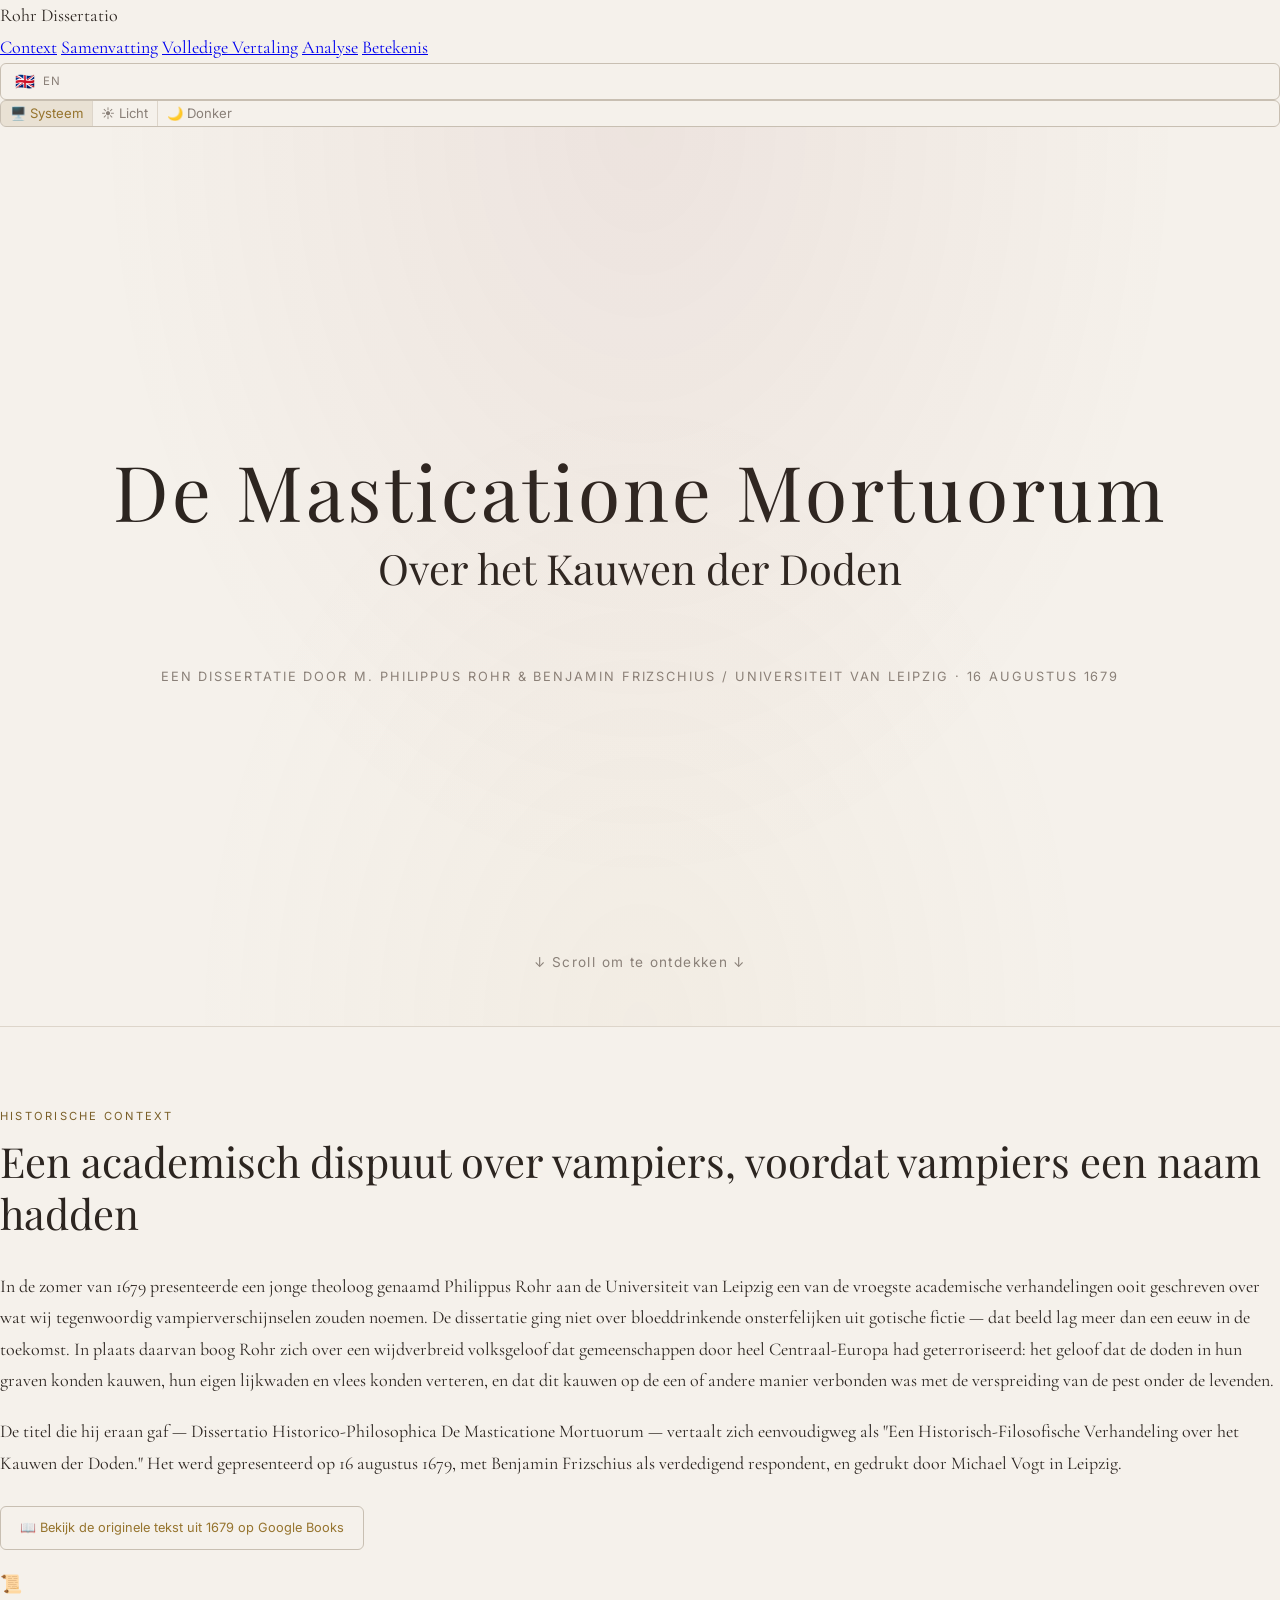
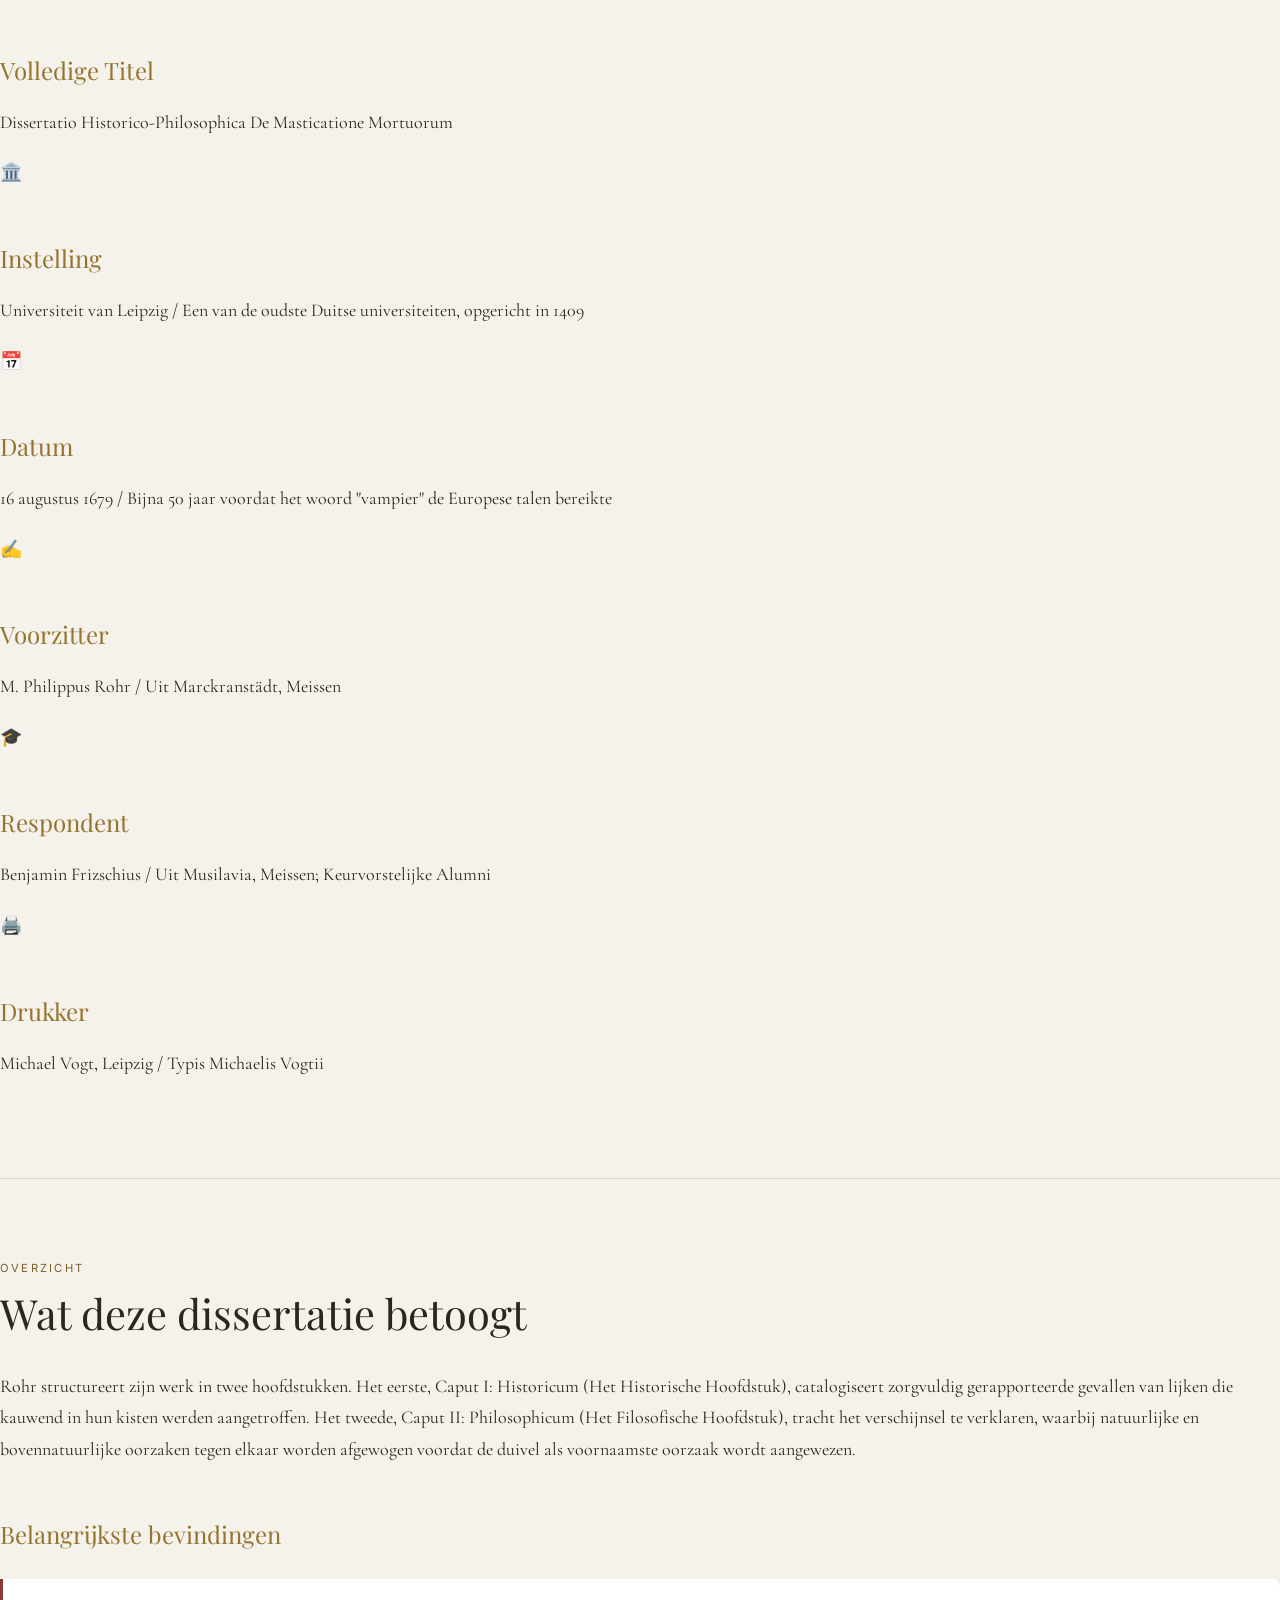
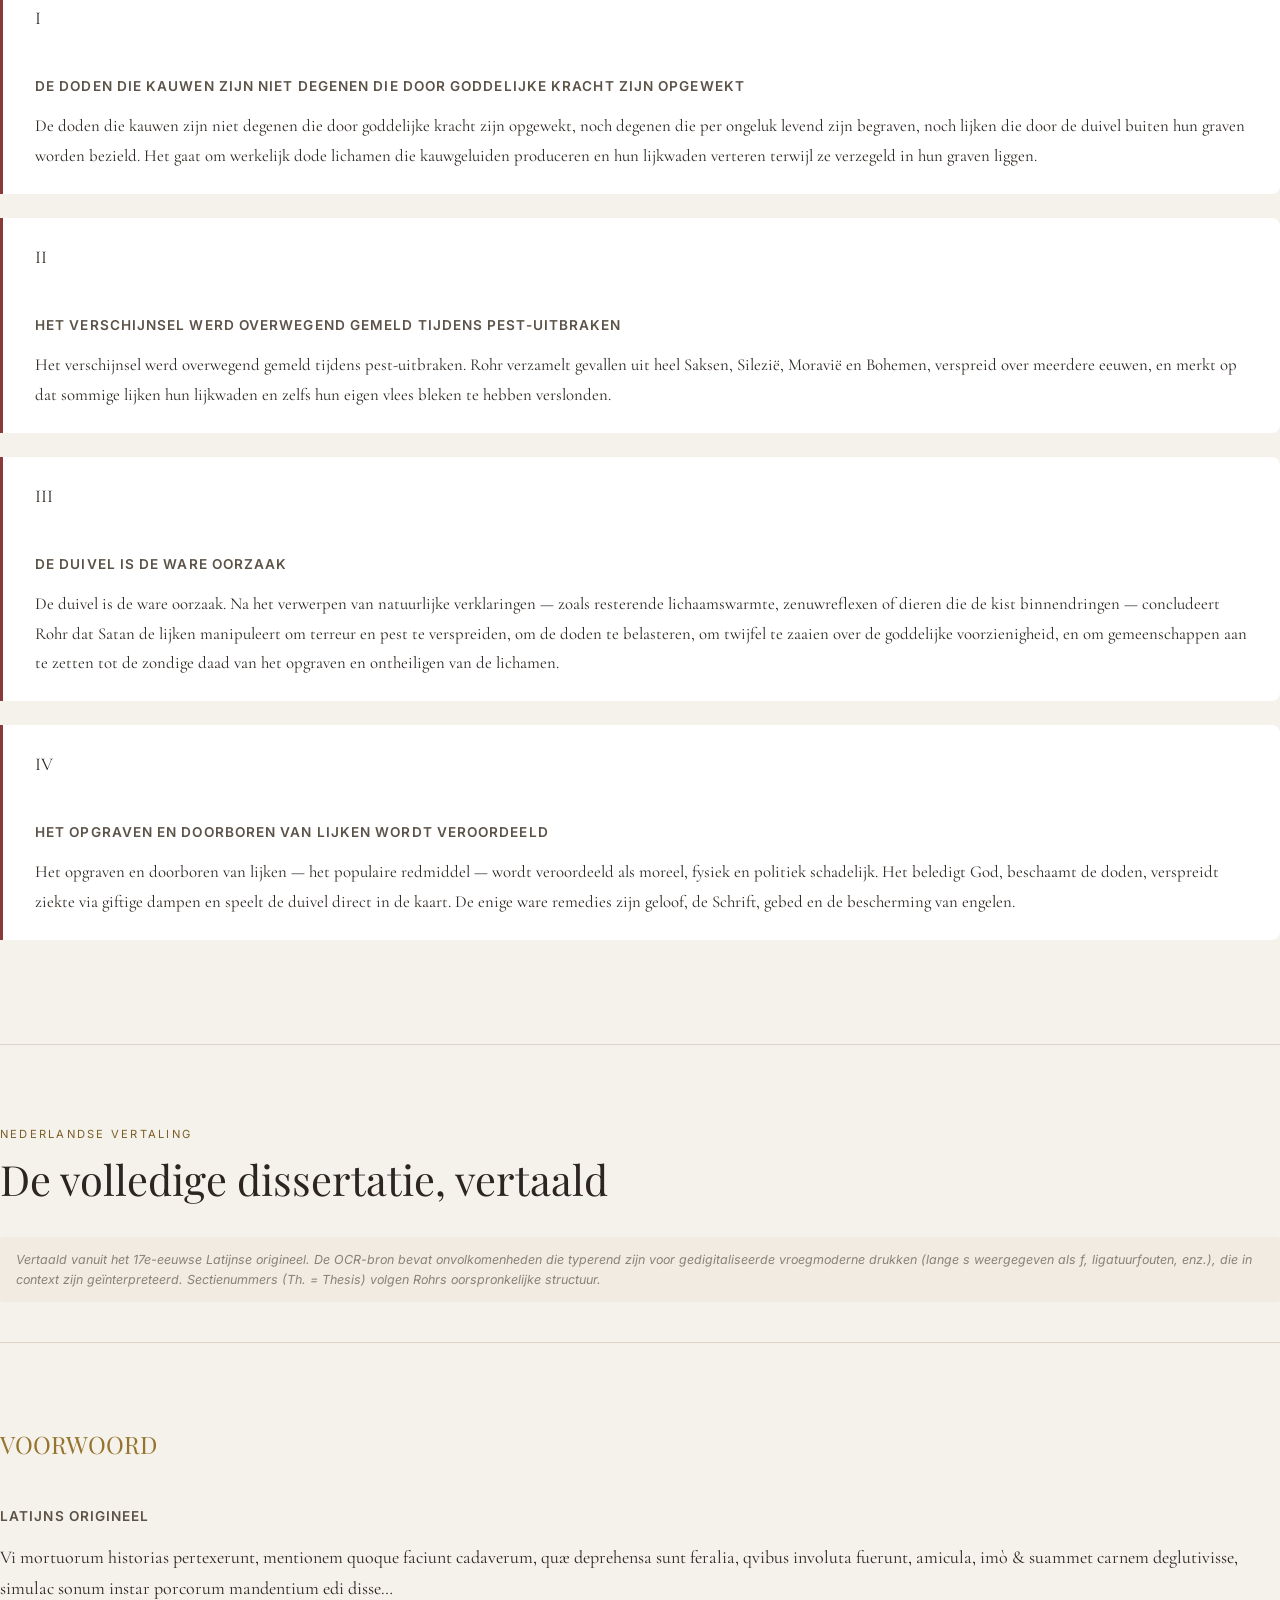
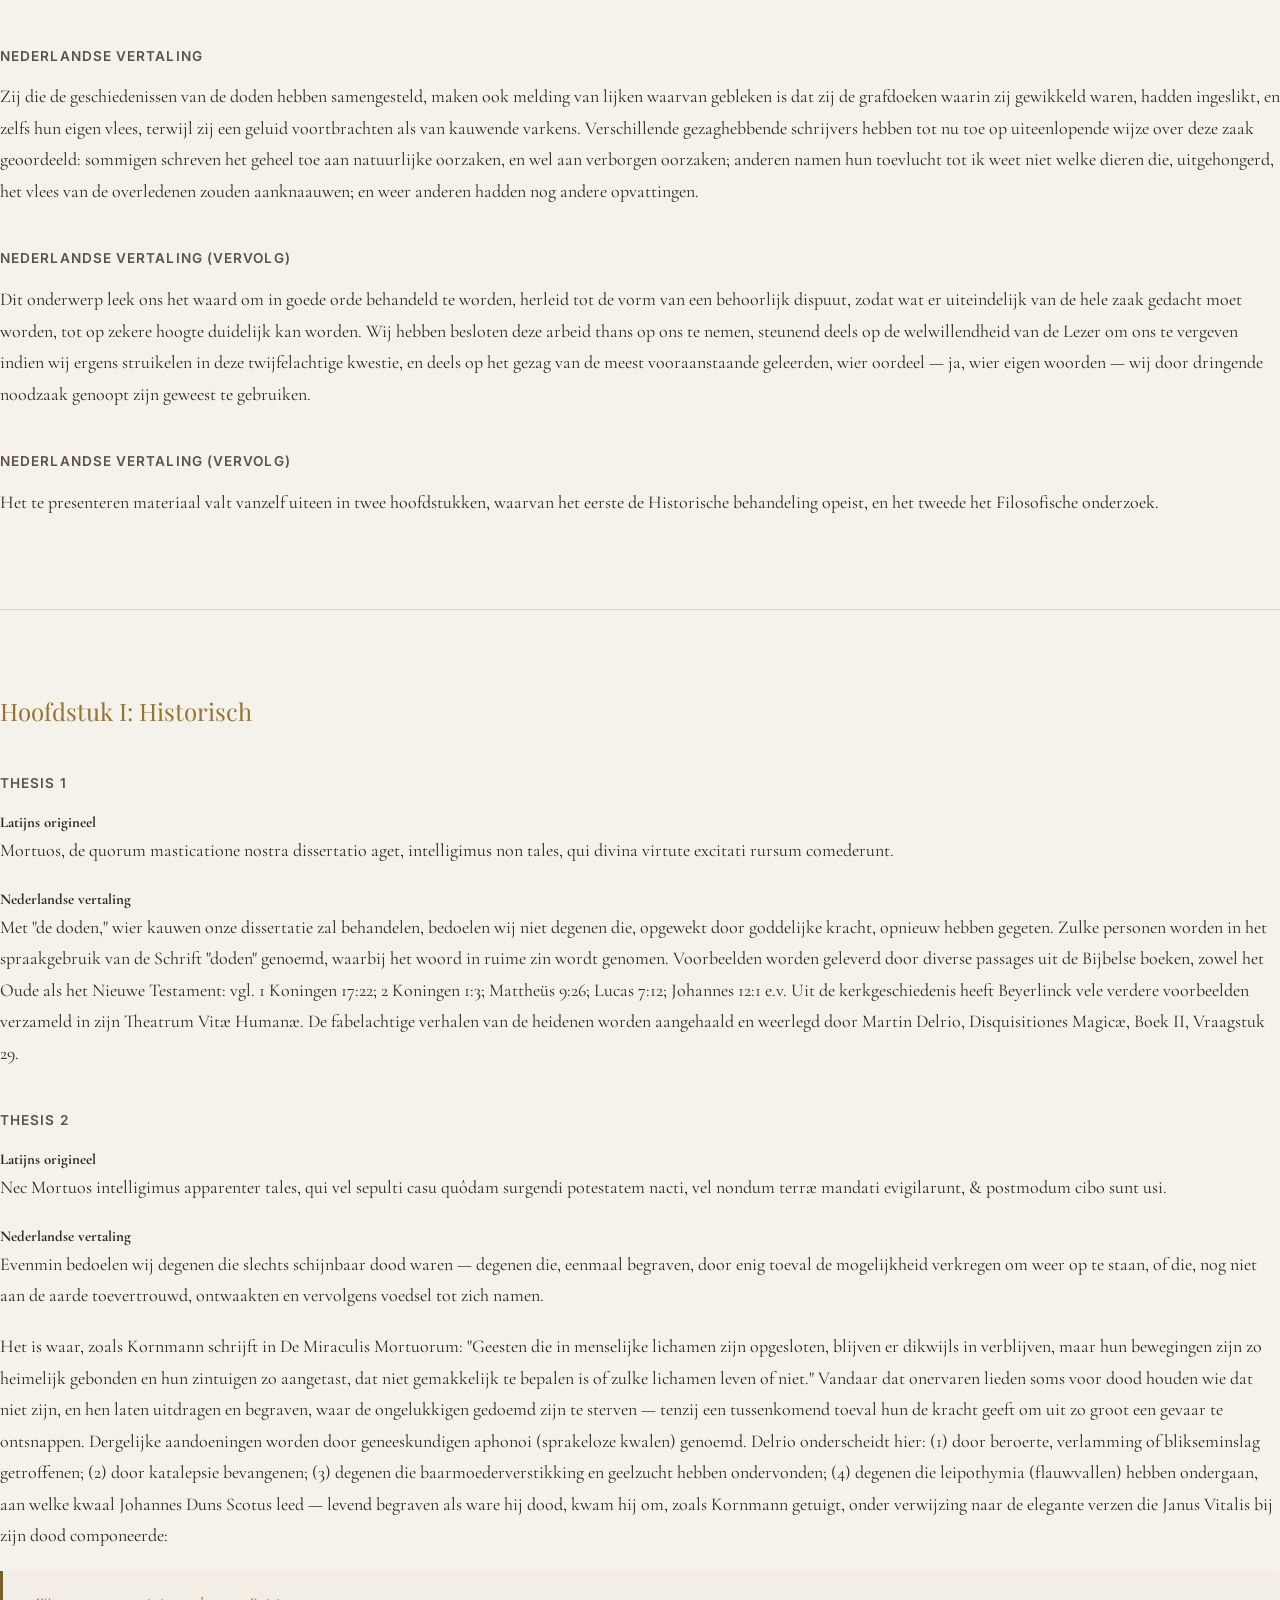
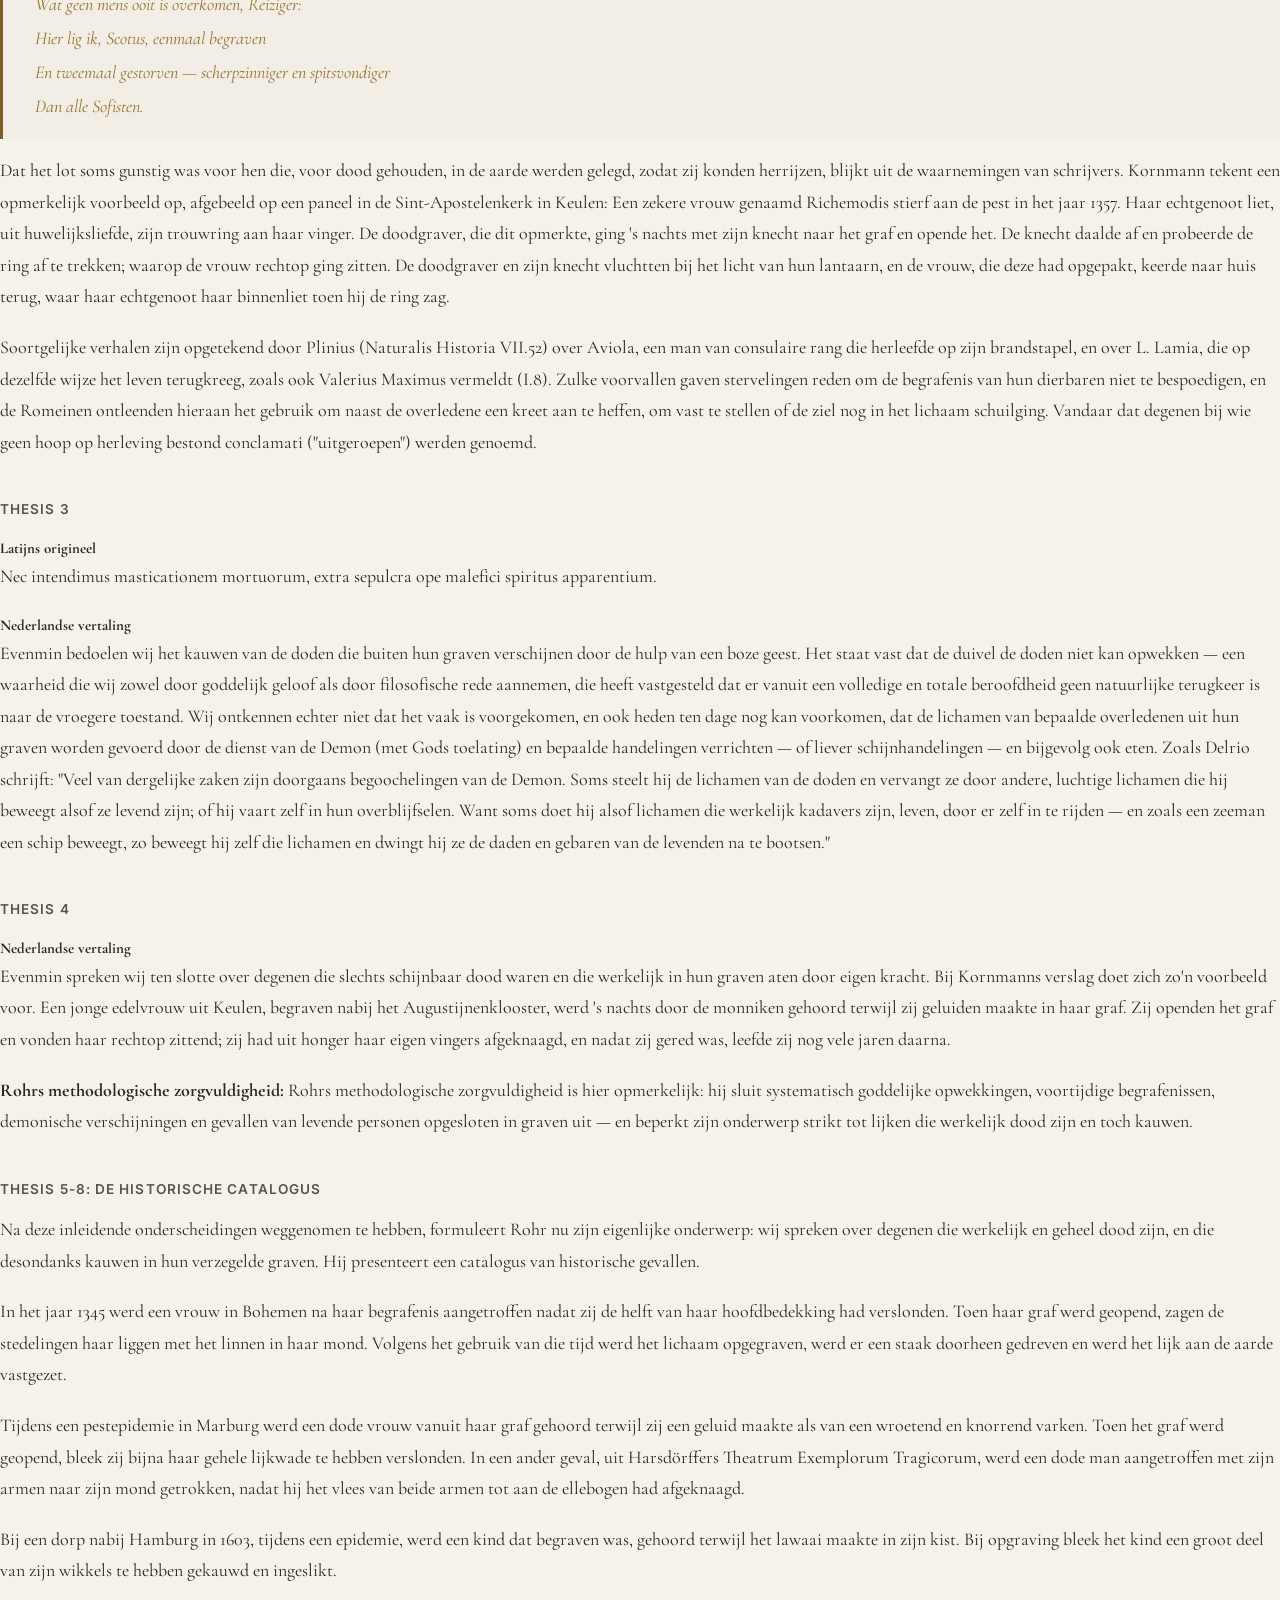
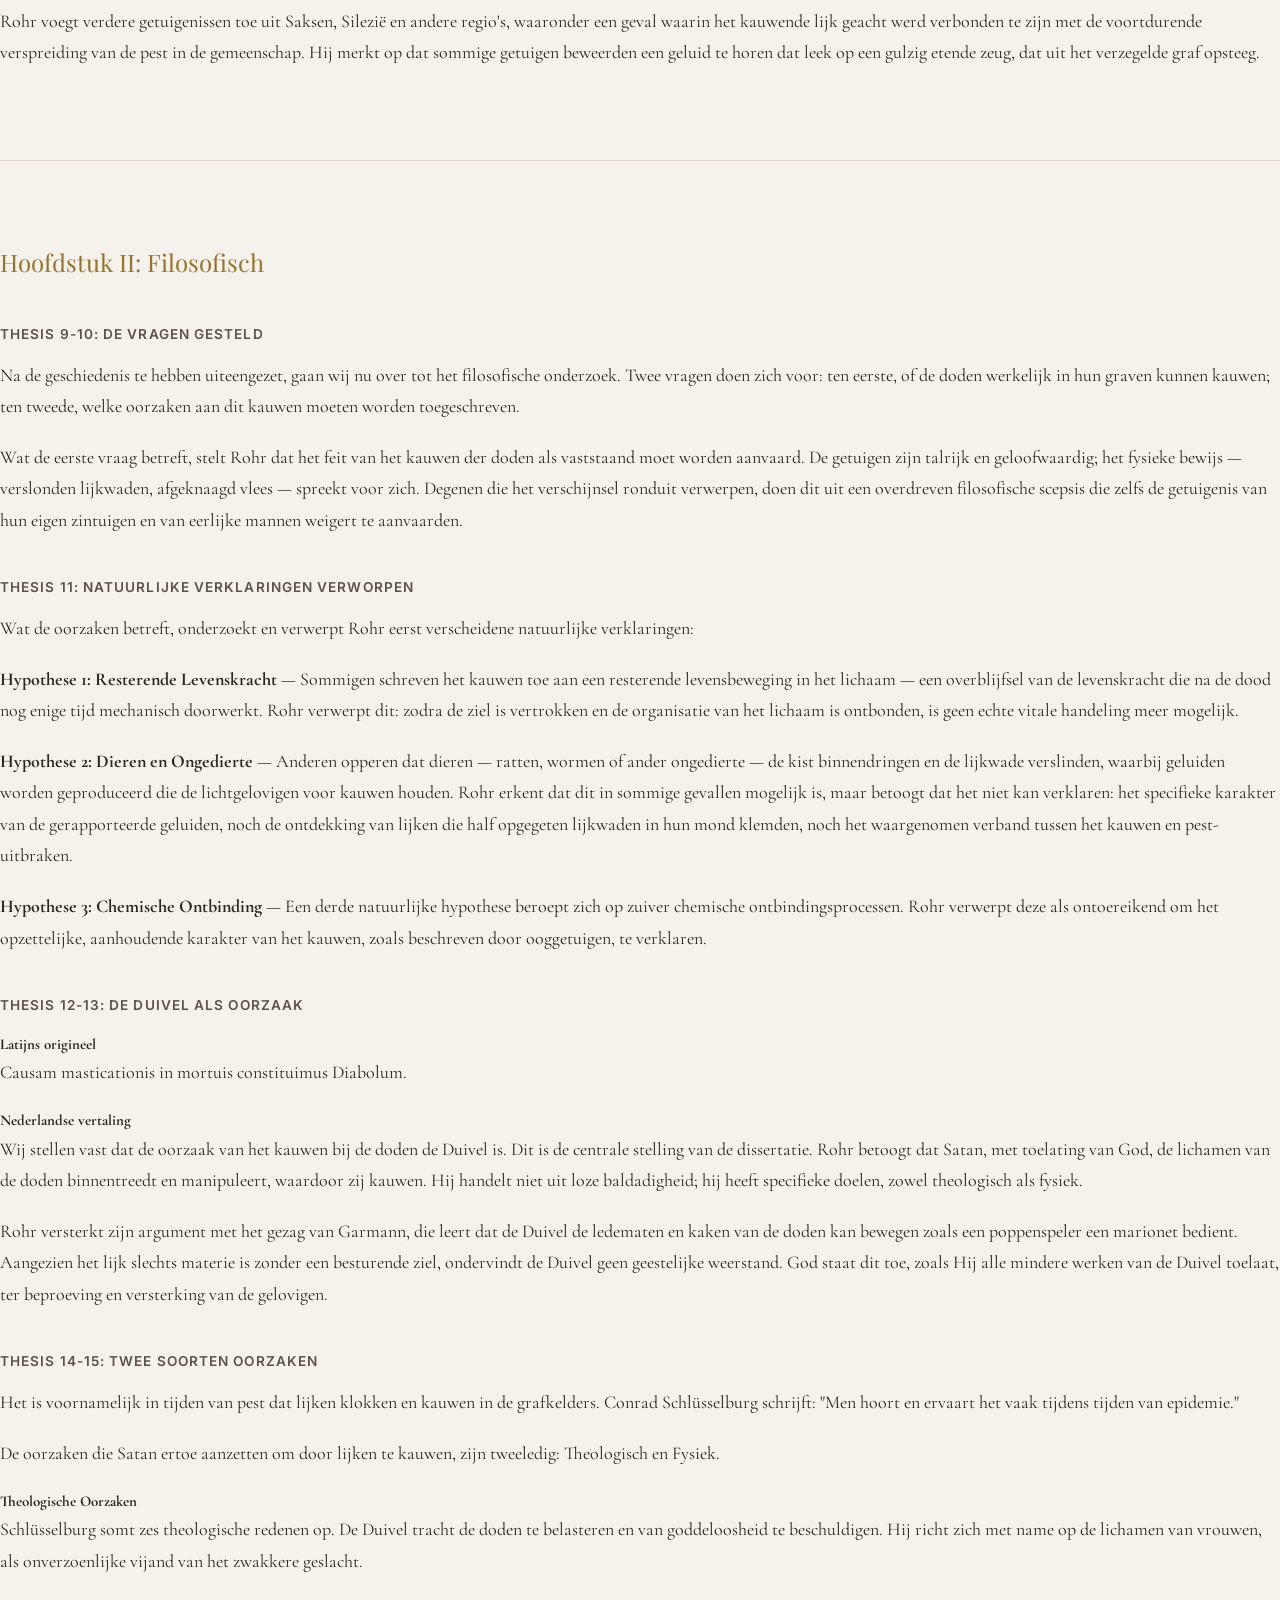
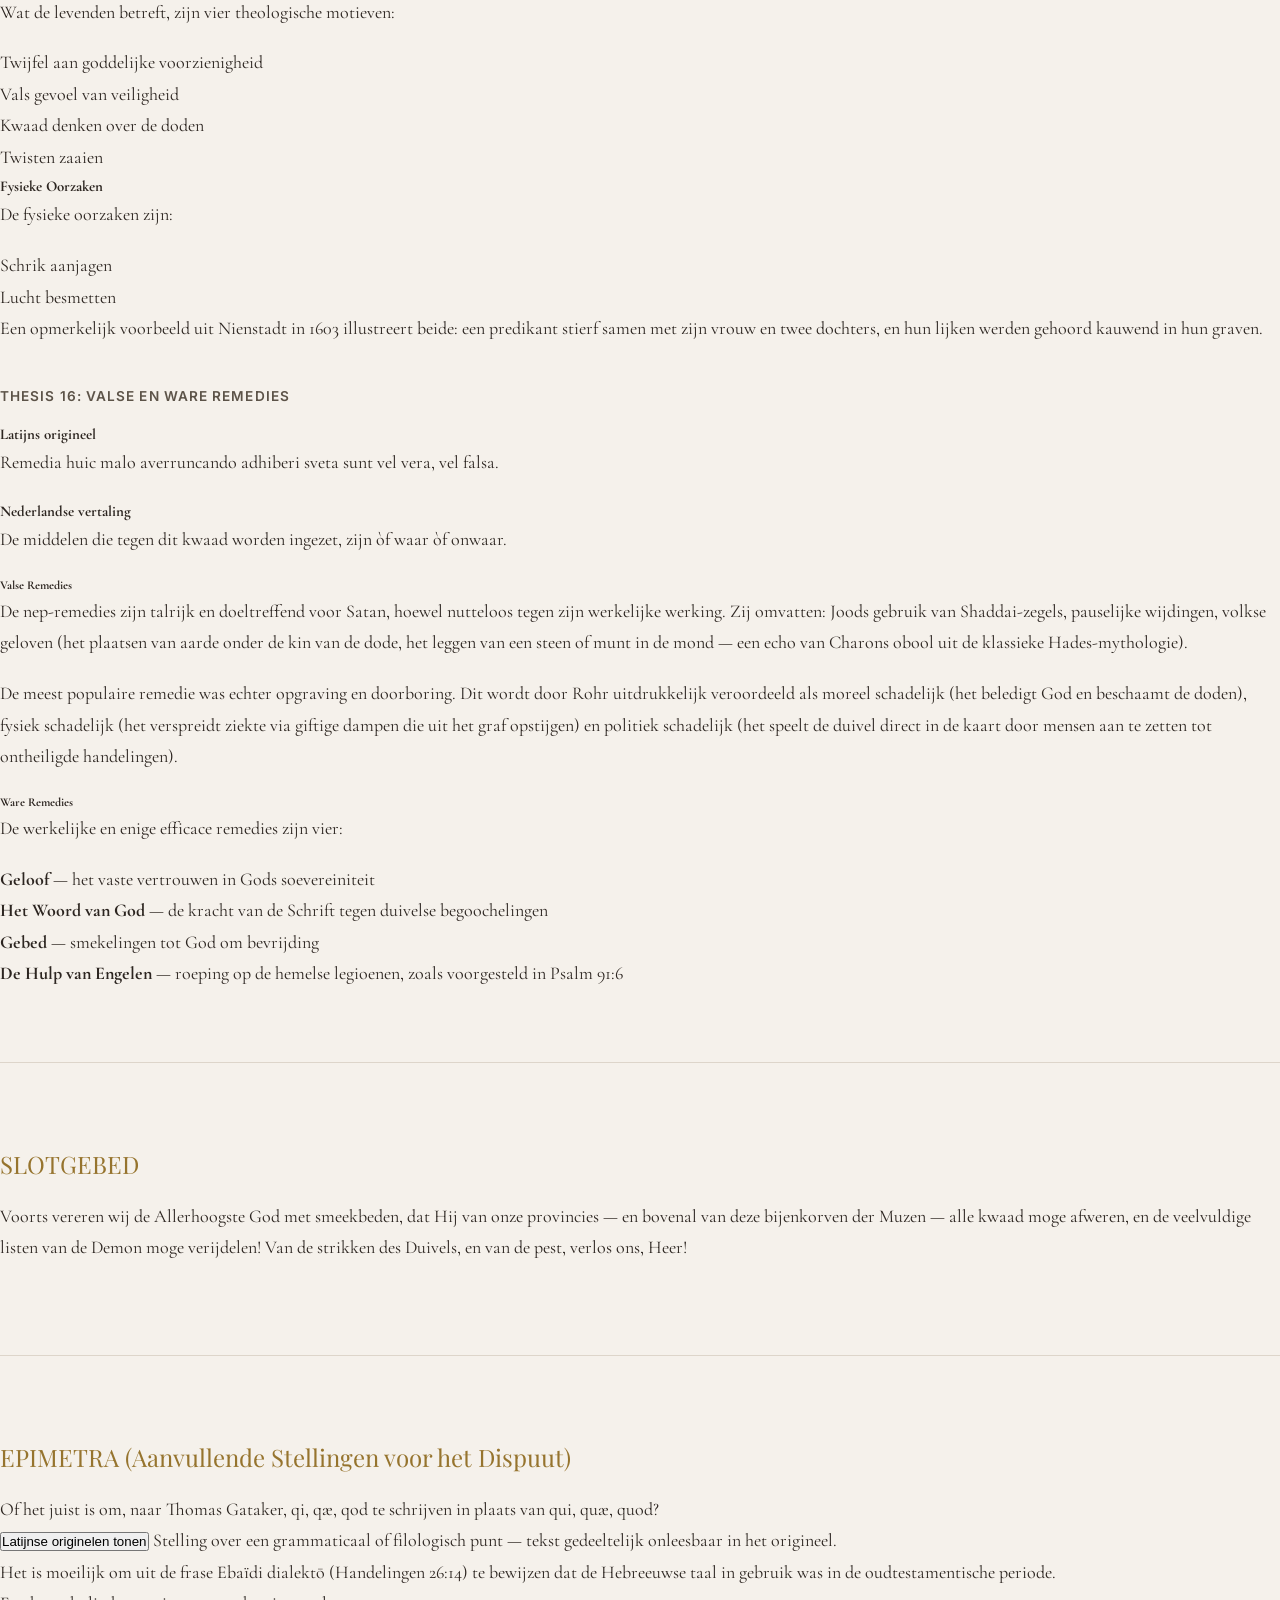
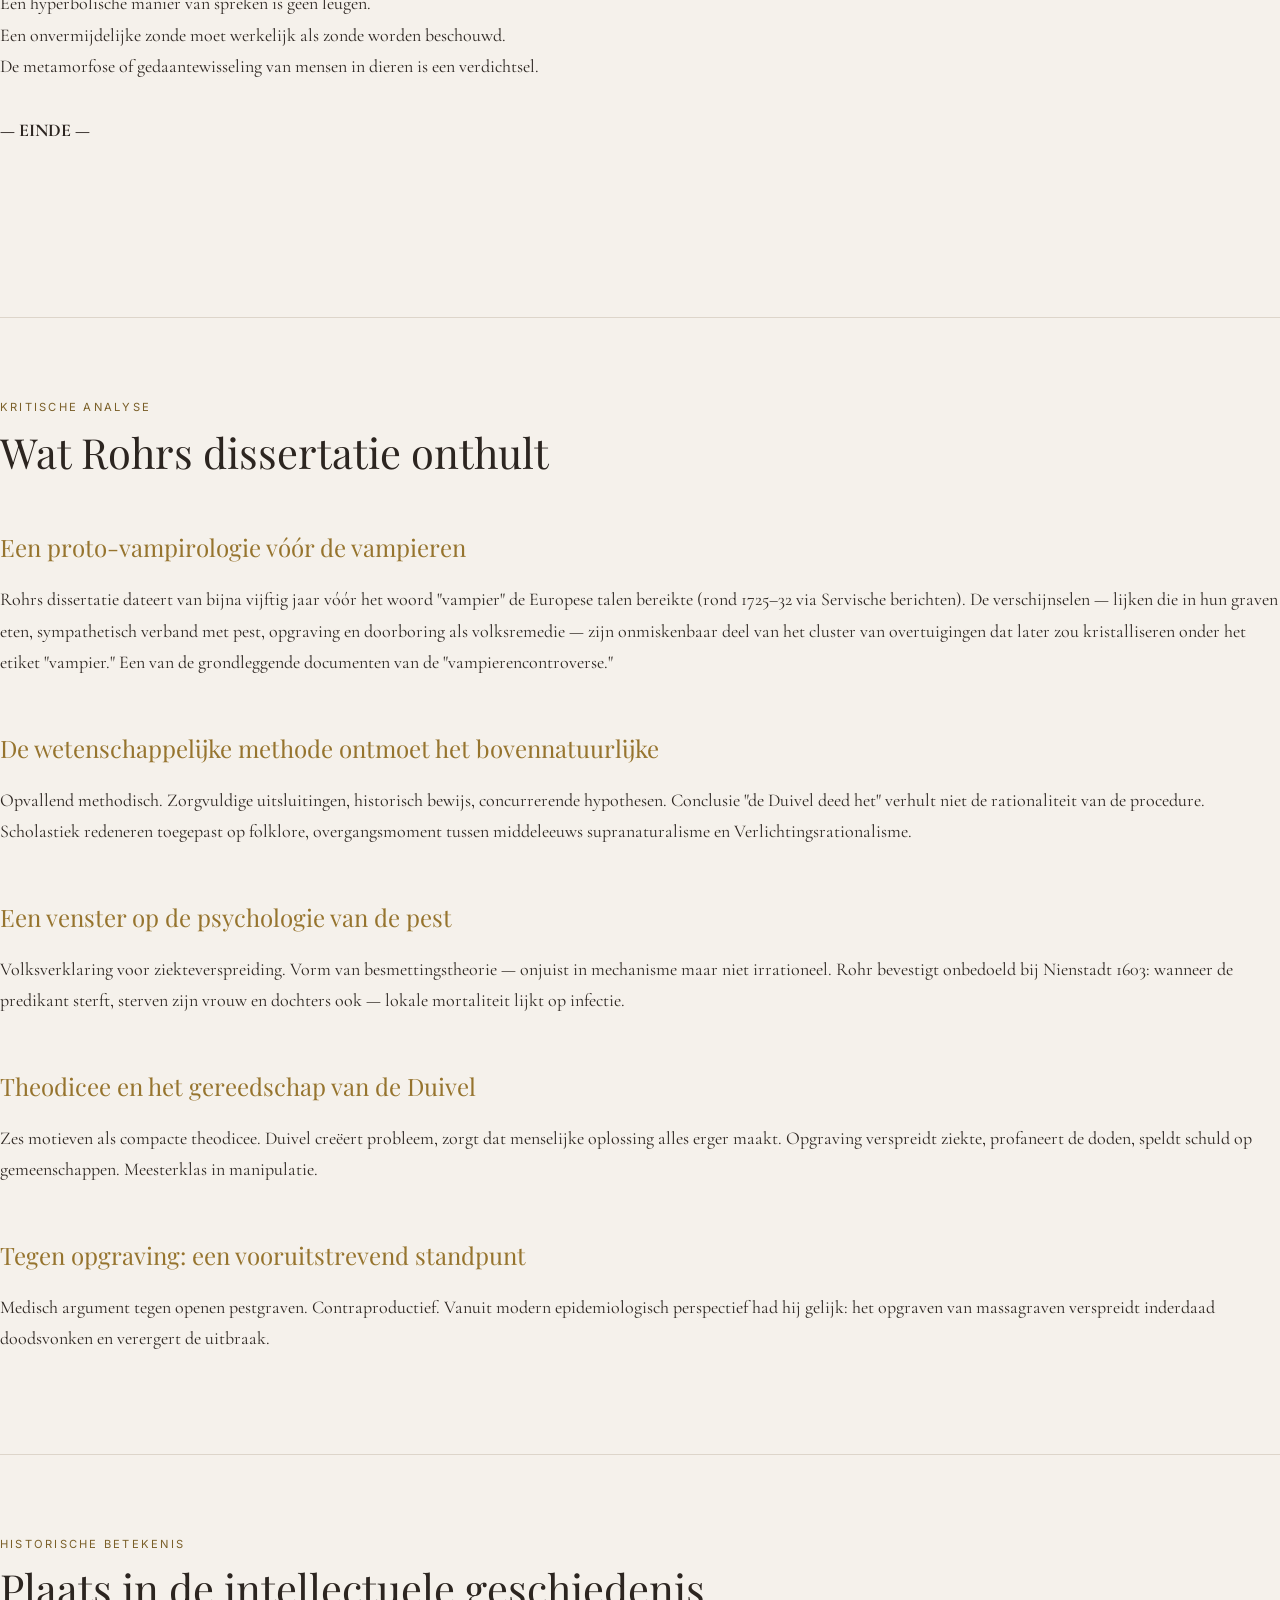
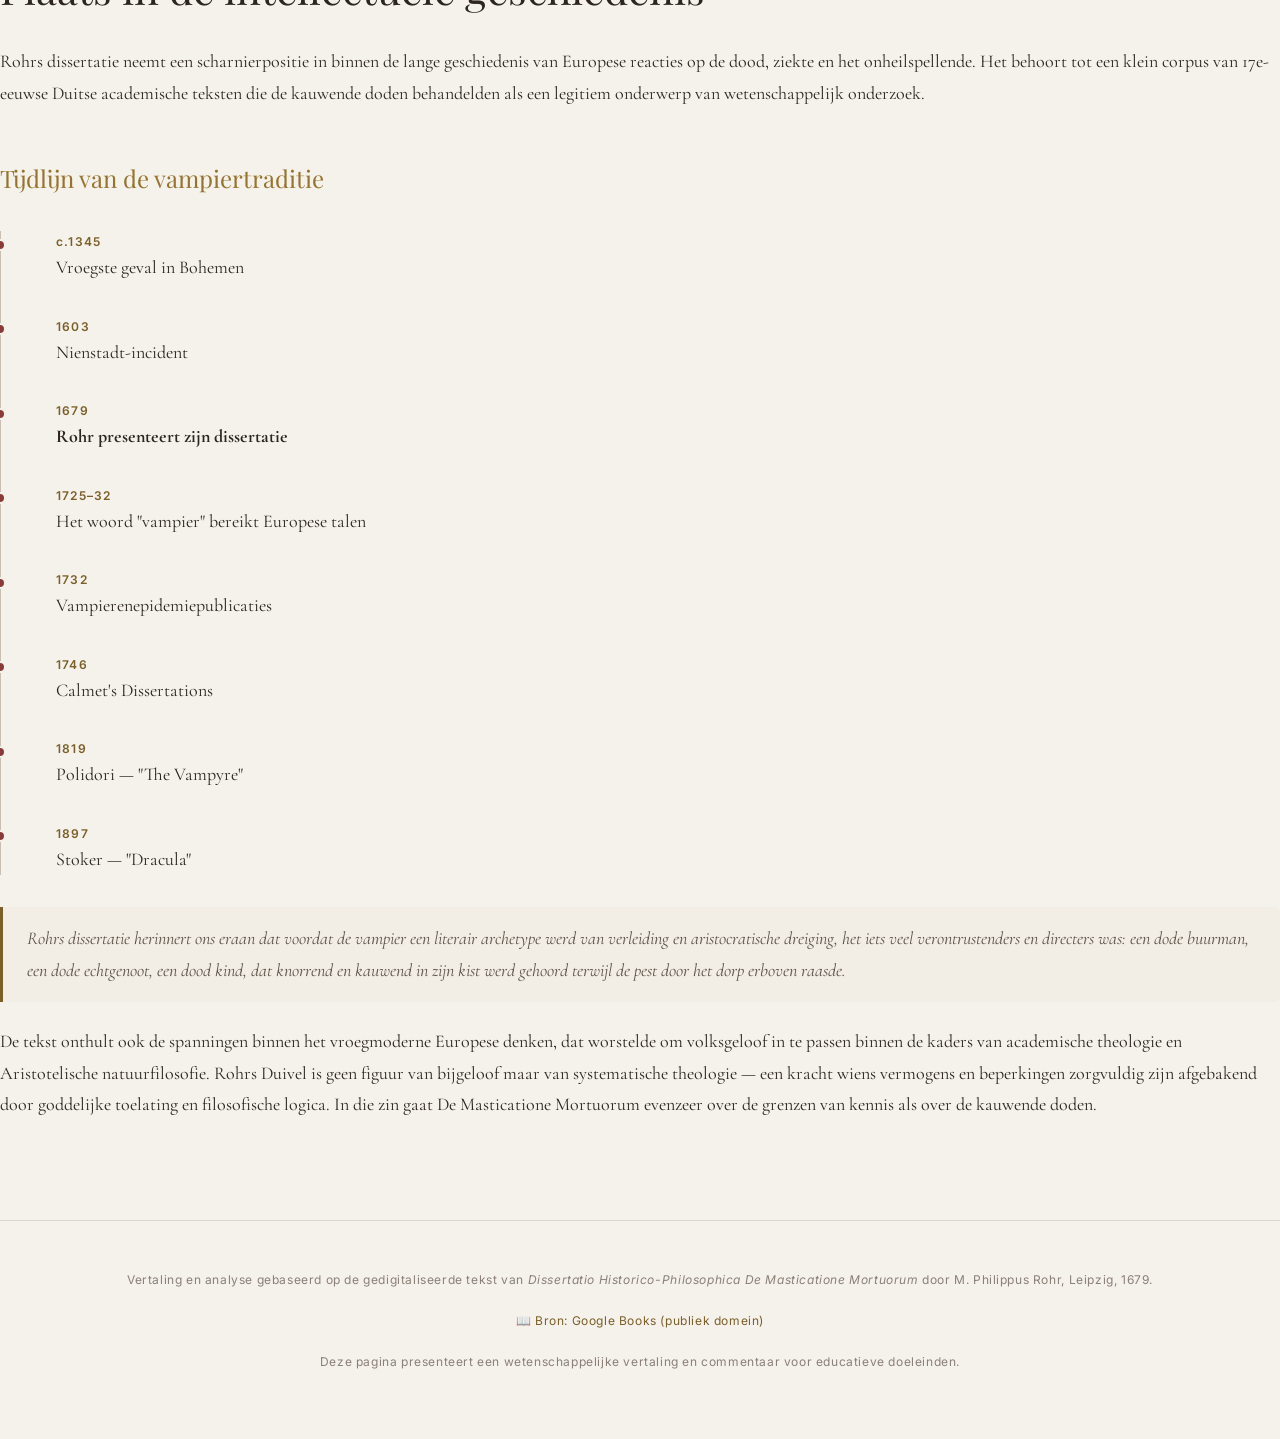
==== nl/index.html @ baab89a8 "Split into multilingual EN/NL pages with SEO and system theme - Separate index.html (EN) and nl/inde" ====
<!DOCTYPE html>
<html lang="nl">
<head>
    <meta charset="UTF-8">
    <meta name="viewport" content="width=device-width, initial-scale=1.0">
    <title>De Masticatione Mortuorum — Over het Kauwen der Doden | Philippus Rohr</title>
    <meta name="description" content="Volledige Nederlandse vertaling van Rohr's 1679 dissertatie over kauwende doden, pest en de duivel. Een vroeg academisch werk over vampierverschijnselen.">
    <meta name="keywords" content="Philippus Rohr, De Masticatione Mortuorum, 1679, vampiers, pest, dissertatie, Leipzig, kauwende doden">

    <!-- Open Graph Tags -->
    <meta property="og:title" content="De Masticatione Mortuorum — Over het Kauwen der Doden">
    <meta property="og:description" content="Volledige Nederlandse vertaling van Rohr's 1679 dissertatie over kauwende doden, pest en de duivel.">
    <meta property="og:type" content="website">
    <meta property="og:url" content="https://drikusroor.github.io/rohr-dissertatio/nl/">
    <meta property="og:locale" content="nl_NL">
    <meta property="og:site_name" content="Rohr Dissertatio">

    <!-- Twitter Card Tags -->
    <meta name="twitter:card" content="summary_large_image">
    <meta name="twitter:title" content="De Masticatione Mortuorum — Over het Kauwen der Doden">
    <meta name="twitter:description" content="Volledige Nederlandse vertaling van Rohr's 1679 dissertatie over kauwende doden, pest en de duivel.">

    <!-- Canonical URL -->
    <link rel="canonical" href="https://drikusroor.github.io/rohr-dissertatio/nl/">

    <!-- Language Alternatives -->
    <link rel="alternate" hreflang="nl" href="https://drikusroor.github.io/rohr-dissertatio/nl/">
    <link rel="alternate" hreflang="en" href="https://drikusroor.github.io/rohr-dissertatio/">
    <link rel="alternate" hreflang="x-default" href="https://drikusroor.github.io/rohr-dissertatio/">

    <!-- JSON-LD Structured Data -->
    <script type="application/ld+json">
    {
        "@context": "https://schema.org",
        "@type": "ScholarlyArticle",
        "headline": "De Masticatione Mortuorum — Over het Kauwen der Doden",
        "description": "Volledige Nederlandse vertaling van Philippus Rohr's 1679 dissertatie over kauwende doden, pest en demonische oorzaken. Een van de vroegste academische behandelingen van wat later als vampirismetraditie zou worden bekend.",
        "author": {
            "@type": "Person",
            "name": "Philippus Rohr",
            "affiliation": "Universiteit van Leipzig"
        },
        "datePublished": "1679-08-16",
        "inLanguage": "nl"
    }
    </script>

    <link rel="stylesheet" href="../style.css">
</head>
<body>
    <nav class="nav-bar">
        <div class="nav-logo">Rohr Dissertatio</div>
        <div class="nav-links">
            <a href="#context" class="nav-link">Context</a>
            <a href="#summary" class="nav-link">Samenvatting</a>
            <a href="#translation" class="nav-link">Volledige Vertaling</a>
            <a href="#analysis" class="nav-link">Analyse</a>
            <a href="#significance" class="nav-link">Betekenis</a>
        </div>
        <div class="nav-right">
            <a href="../" class="lang-link"><span class="flag">🇬🇧</span> EN</a>
            <div class="theme-switcher">
                <button id="theme-system" class="theme-btn" title="Systeemthema">🖥️ Systeem</button>
                <button id="theme-light" class="theme-btn" title="Licht thema">☀️ Licht</button>
                <button id="theme-dark" class="theme-btn" title="Donker thema">🌙 Donker</button>
            </div>
        </div>
    </nav>

    <section class="hero">
        <h1>De Masticatione Mortuorum</h1>
        <h2>Over het Kauwen der Doden</h2>
        <p class="hero-meta">Een dissertatie door M. Philippus Rohr & Benjamin Frizschius / Universiteit van Leipzig · 16 augustus 1679</p>
        <p class="scroll-hint">↓ Scroll om te ontdekken ↓</p>
    </section>

    <section id="context" class="section">
        <div class="section-label">Historische Context</div>
        <h2>Een academisch dispuut over vampiers, voordat vampiers een naam hadden</h2>

        <p>In de zomer van 1679 presenteerde een jonge theoloog genaamd Philippus Rohr aan de Universiteit van Leipzig een van de vroegste academische verhandelingen ooit geschreven over wat wij tegenwoordig vampierverschijnselen zouden noemen. De dissertatie ging niet over bloeddrinkende onsterfelijken uit gotische fictie — dat beeld lag meer dan een eeuw in de toekomst. In plaats daarvan boog Rohr zich over een wijdverbreid volksgeloof dat gemeenschappen door heel Centraal-Europa had geterroriseerd: het geloof dat de doden in hun graven konden kauwen, hun eigen lijkwaden en vlees konden verteren, en dat dit kauwen op de een of andere manier verbonden was met de verspreiding van de pest onder de levenden.</p>

        <p>De titel die hij eraan gaf — Dissertatio Historico-Philosophica De Masticatione Mortuorum — vertaalt zich eenvoudigweg als "Een Historisch-Filosofische Verhandeling over het Kauwen der Doden." Het werd gepresenteerd op 16 augustus 1679, met Benjamin Frizschius als verdedigend respondent, en gedrukt door Michael Vogt in Leipzig.</p>

        <p><a href="https://books.google.nl/books?id=VZJNAAAAcAAJ&printsec=frontcover&redir_esc=y#v=onepage&q&f=false" class="source-link">📖 Bekijk de originele tekst uit 1679 op Google Books</a></p>

        <div class="context-cards">
            <div class="card">
                <div class="card-icon">📜</div>
                <div class="card-content">
                    <h3>Volledige Titel</h3>
                    <p>Dissertatio Historico-Philosophica De Masticatione Mortuorum</p>
                </div>
            </div>
            <div class="card">
                <div class="card-icon">🏛️</div>
                <div class="card-content">
                    <h3>Instelling</h3>
                    <p>Universiteit van Leipzig / Een van de oudste Duitse universiteiten, opgericht in 1409</p>
                </div>
            </div>
            <div class="card">
                <div class="card-icon">📅</div>
                <div class="card-content">
                    <h3>Datum</h3>
                    <p>16 augustus 1679 / Bijna 50 jaar voordat het woord "vampier" de Europese talen bereikte</p>
                </div>
            </div>
            <div class="card">
                <div class="card-icon">✍️</div>
                <div class="card-content">
                    <h3>Voorzitter</h3>
                    <p>M. Philippus Rohr / Uit Marckranstädt, Meissen</p>
                </div>
            </div>
            <div class="card">
                <div class="card-icon">🎓</div>
                <div class="card-content">
                    <h3>Respondent</h3>
                    <p>Benjamin Frizschius / Uit Musilavia, Meissen; Keurvorstelijke Alumni</p>
                </div>
            </div>
            <div class="card">
                <div class="card-icon">🖨️</div>
                <div class="card-content">
                    <h3>Drukker</h3>
                    <p>Michael Vogt, Leipzig / Typis Michaelis Vogtii</p>
                </div>
            </div>
        </div>
    </section>

    <section id="summary" class="section">
        <div class="section-label">Overzicht</div>
        <h2>Wat deze dissertatie betoogt</h2>

        <p>Rohr structureert zijn werk in twee hoofdstukken. Het eerste, Caput I: Historicum (Het Historische Hoofdstuk), catalogiseert zorgvuldig gerapporteerde gevallen van lijken die kauwend in hun kisten werden aangetroffen. Het tweede, Caput II: Philosophicum (Het Filosofische Hoofdstuk), tracht het verschijnsel te verklaren, waarbij natuurlijke en bovennatuurlijke oorzaken tegen elkaar worden afgewogen voordat de duivel als voornaamste oorzaak wordt aangewezen.</p>

        <h3>Belangrijkste bevindingen</h3>

        <div class="finding">
            <div class="finding-number">I</div>
            <div class="finding-content">
                <h4>De doden die kauwen zijn niet degenen die door goddelijke kracht zijn opgewekt</h4>
                <p>De doden die kauwen zijn niet degenen die door goddelijke kracht zijn opgewekt, noch degenen die per ongeluk levend zijn begraven, noch lijken die door de duivel buiten hun graven worden bezield. Het gaat om werkelijk dode lichamen die kauwgeluiden produceren en hun lijkwaden verteren terwijl ze verzegeld in hun graven liggen.</p>
            </div>
        </div>

        <div class="finding">
            <div class="finding-number">II</div>
            <div class="finding-content">
                <h4>Het verschijnsel werd overwegend gemeld tijdens pest-uitbraken</h4>
                <p>Het verschijnsel werd overwegend gemeld tijdens pest-uitbraken. Rohr verzamelt gevallen uit heel Saksen, Silezië, Moravië en Bohemen, verspreid over meerdere eeuwen, en merkt op dat sommige lijken hun lijkwaden en zelfs hun eigen vlees bleken te hebben verslonden.</p>
            </div>
        </div>

        <div class="finding">
            <div class="finding-number">III</div>
            <div class="finding-content">
                <h4>De duivel is de ware oorzaak</h4>
                <p>De duivel is de ware oorzaak. Na het verwerpen van natuurlijke verklaringen — zoals resterende lichaamswarmte, zenuwreflexen of dieren die de kist binnendringen — concludeert Rohr dat Satan de lijken manipuleert om terreur en pest te verspreiden, om de doden te belasteren, om twijfel te zaaien over de goddelijke voorzienigheid, en om gemeenschappen aan te zetten tot de zondige daad van het opgraven en ontheiligen van de lichamen.</p>
            </div>
        </div>

        <div class="finding">
            <div class="finding-number">IV</div>
            <div class="finding-content">
                <h4>Het opgraven en doorboren van lijken wordt veroordeeld</h4>
                <p>Het opgraven en doorboren van lijken — het populaire redmiddel — wordt veroordeeld als moreel, fysiek en politiek schadelijk. Het beledigt God, beschaamt de doden, verspreidt ziekte via giftige dampen en speelt de duivel direct in de kaart. De enige ware remedies zijn geloof, de Schrift, gebed en de bescherming van engelen.</p>
            </div>
        </div>
    </section>

    <section id="translation" class="section">
        <div class="section-label">Nederlandse Vertaling</div>
        <h2>De volledige dissertatie, vertaald</h2>

        <p class="translation-note"><em>Vertaald vanuit het 17e-eeuwse Latijnse origineel. De OCR-bron bevat onvolkomenheden die typerend zijn voor gedigitaliseerde vroegmoderne drukken (lange s weergegeven als f, ligatuurfouten, enz.), die in context zijn geïnterpreteerd. Sectienummers (Th. = Thesis) volgen Rohrs oorspronkelijke structuur.</em></p>

        <div class="translation-block">
            <h3>VOORWOORD</h3>

            <div class="parallel-text">
                <div class="latin">
                    <h4>Latijns origineel</h4>
                    <p>Vi mortuorum historias pertexerunt, mentionem quoque faciunt cadaverum, quæ deprehensa sunt feralia, qvibus involuta fuerunt, amicula, imò & suammet carnem deglutivisse, simulac sonum instar porcorum mandentium edi disse…</p>
                </div>
                <div class="translation-content">
                    <h4>Nederlandse vertaling</h4>
                    <p>Zij die de geschiedenissen van de doden hebben samengesteld, maken ook melding van lijken waarvan gebleken is dat zij de grafdoeken waarin zij gewikkeld waren, hadden ingeslikt, en zelfs hun eigen vlees, terwijl zij een geluid voortbrachten als van kauwende varkens. Verschillende gezaghebbende schrijvers hebben tot nu toe op uiteenlopende wijze over deze zaak geoordeeld: sommigen schreven het geheel toe aan natuurlijke oorzaken, en wel aan verborgen oorzaken; anderen namen hun toevlucht tot ik weet niet welke dieren die, uitgehongerd, het vlees van de overledenen zouden aanknaauwen; en weer anderen hadden nog andere opvattingen.</p>
                </div>
            </div>

            <div class="parallel-text">
                <div class="translation-content">
                    <h4>Nederlandse vertaling (vervolg)</h4>
                    <p>Dit onderwerp leek ons het waard om in goede orde behandeld te worden, herleid tot de vorm van een behoorlijk dispuut, zodat wat er uiteindelijk van de hele zaak gedacht moet worden, tot op zekere hoogte duidelijk kan worden. Wij hebben besloten deze arbeid thans op ons te nemen, steunend deels op de welwillendheid van de Lezer om ons te vergeven indien wij ergens struikelen in deze twijfelachtige kwestie, en deels op het gezag van de meest vooraanstaande geleerden, wier oordeel — ja, wier eigen woorden — wij door dringende noodzaak genoopt zijn geweest te gebruiken.</p>
                </div>
            </div>

            <div class="parallel-text">
                <div class="translation-content">
                    <h4>Nederlandse vertaling (vervolg)</h4>
                    <p>Het te presenteren materiaal valt vanzelf uiteen in twee hoofdstukken, waarvan het eerste de Historische behandeling opeist, en het tweede het Filosofische onderzoek.</p>
                </div>
            </div>
        </div>

        <div class="translation-block">
            <h3>Hoofdstuk I: Historisch</h3>

            <h4>THESIS 1</h4>
            <div class="parallel-text">
                <div class="latin">
                    <h5>Latijns origineel</h5>
                    <p>Mortuos, de quorum masticatione nostra dissertatio aget, intelligimus non tales, qui divina virtute excitati rursum comederunt.</p>
                </div>
                <div class="translation-content">
                    <h5>Nederlandse vertaling</h5>
                    <p>Met "de doden," wier kauwen onze dissertatie zal behandelen, bedoelen wij niet degenen die, opgewekt door goddelijke kracht, opnieuw hebben gegeten. Zulke personen worden in het spraakgebruik van de Schrift "doden" genoemd, waarbij het woord in ruime zin wordt genomen. Voorbeelden worden geleverd door diverse passages uit de Bijbelse boeken, zowel het Oude als het Nieuwe Testament: vgl. 1 Koningen 17:22; 2 Koningen 1:3; Mattheüs 9:26; Lucas 7:12; Johannes 12:1 e.v. Uit de kerkgeschiedenis heeft Beyerlinck vele verdere voorbeelden verzameld in zijn Theatrum Vitæ Humanæ. De fabelachtige verhalen van de heidenen worden aangehaald en weerlegd door Martin Delrio, Disquisitiones Magicæ, Boek II, Vraagstuk 29.</p>
                </div>
            </div>

            <h4>THESIS 2</h4>
            <div class="parallel-text">
                <div class="latin">
                    <h5>Latijns origineel</h5>
                    <p>Nec Mortuos intelligimus apparenter tales, qui vel sepulti casu quôdam surgendi potestatem nacti, vel nondum terræ mandati evigilarunt, & postmodum cibo sunt usi.</p>
                </div>
                <div class="translation-content">
                    <h5>Nederlandse vertaling</h5>
                    <p>Evenmin bedoelen wij degenen die slechts schijnbaar dood waren — degenen die, eenmaal begraven, door enig toeval de mogelijkheid verkregen om weer op te staan, of die, nog niet aan de aarde toevertrouwd, ontwaakten en vervolgens voedsel tot zich namen.</p>
                </div>
            </div>

            <div class="translation-content">
                <p>Het is waar, zoals Kornmann schrijft in De Miraculis Mortuorum: "Geesten die in menselijke lichamen zijn opgesloten, blijven er dikwijls in verblijven, maar hun bewegingen zijn zo heimelijk gebonden en hun zintuigen zo aangetast, dat niet gemakkelijk te bepalen is of zulke lichamen leven of niet." Vandaar dat onervaren lieden soms voor dood houden wie dat niet zijn, en hen laten uitdragen en begraven, waar de ongelukkigen gedoemd zijn te sterven — tenzij een tussenkomend toeval hun de kracht geeft om uit zo groot een gevaar te ontsnappen. Dergelijke aandoeningen worden door geneeskundigen aphonoi (sprakeloze kwalen) genoemd. Delrio onderscheidt hier: (1) door beroerte, verlamming of blikseminslag getroffenen; (2) door katalepsie bevangenen; (3) degenen die baarmoederverstikking en geelzucht hebben ondervonden; (4) degenen die leipothymia (flauwvallen) hebben ondergaan, aan welke kwaal Johannes Duns Scotus leed — levend begraven als ware hij dood, kwam hij om, zoals Kornmann getuigt, onder verwijzing naar de elegante verzen die Janus Vitalis bij zijn dood componeerde:</p>

                <blockquote class="verse">
                    Wat geen mens ooit is overkomen, Reiziger:<br>
                    Hier lig ik, Scotus, eenmaal begraven<br>
                    En tweemaal gestorven — scherpzinniger en spitsvondiger<br>
                    Dan alle Sofisten.
                </blockquote>

                <p>Dat het lot soms gunstig was voor hen die, voor dood gehouden, in de aarde werden gelegd, zodat zij konden herrijzen, blijkt uit de waarnemingen van schrijvers. Kornmann tekent een opmerkelijk voorbeeld op, afgebeeld op een paneel in de Sint-Apostelenkerk in Keulen: Een zekere vrouw genaamd Richemodis stierf aan de pest in het jaar 1357. Haar echtgenoot liet, uit huwelijksliefde, zijn trouwring aan haar vinger. De doodgraver, die dit opmerkte, ging 's nachts met zijn knecht naar het graf en opende het. De knecht daalde af en probeerde de ring af te trekken; waarop de vrouw rechtop ging zitten. De doodgraver en zijn knecht vluchtten bij het licht van hun lantaarn, en de vrouw, die deze had opgepakt, keerde naar huis terug, waar haar echtgenoot haar binnenliet toen hij de ring zag.</p>

                <p>Soortgelijke verhalen zijn opgetekend door Plinius (Naturalis Historia VII.52) over Aviola, een man van consulaire rang die herleefde op zijn brandstapel, en over L. Lamia, die op dezelfde wijze het leven terugkreeg, zoals ook Valerius Maximus vermeldt (I.8). Zulke voorvallen gaven stervelingen reden om de begrafenis van hun dierbaren niet te bespoedigen, en de Romeinen ontleenden hieraan het gebruik om naast de overledene een kreet aan te heffen, om vast te stellen of de ziel nog in het lichaam schuilging. Vandaar dat degenen bij wie geen hoop op herleving bestond conclamati ("uitgeroepen") werden genoemd.</p>
            </div>

            <h4>THESIS 3</h4>
            <div class="parallel-text">
                <div class="latin">
                    <h5>Latijns origineel</h5>
                    <p>Nec intendimus masticationem mortuorum, extra sepulcra ope malefici spiritus apparentium.</p>
                </div>
                <div class="translation-content">
                    <h5>Nederlandse vertaling</h5>
                    <p>Evenmin bedoelen wij het kauwen van de doden die buiten hun graven verschijnen door de hulp van een boze geest. Het staat vast dat de duivel de doden niet kan opwekken — een waarheid die wij zowel door goddelijk geloof als door filosofische rede aannemen, die heeft vastgesteld dat er vanuit een volledige en totale beroofdheid geen natuurlijke terugkeer is naar de vroegere toestand. Wij ontkennen echter niet dat het vaak is voorgekomen, en ook heden ten dage nog kan voorkomen, dat de lichamen van bepaalde overledenen uit hun graven worden gevoerd door de dienst van de Demon (met Gods toelating) en bepaalde handelingen verrichten — of liever schijnhandelingen — en bijgevolg ook eten. Zoals Delrio schrijft: "Veel van dergelijke zaken zijn doorgaans begoochelingen van de Demon. Soms steelt hij de lichamen van de doden en vervangt ze door andere, luchtige lichamen die hij beweegt alsof ze levend zijn; of hij vaart zelf in hun overblijfselen. Want soms doet hij alsof lichamen die werkelijk kadavers zijn, leven, door er zelf in te rijden — en zoals een zeeman een schip beweegt, zo beweegt hij zelf die lichamen en dwingt hij ze de daden en gebaren van de levenden na te bootsen."</p>
                </div>
            </div>

            <h4>THESIS 4</h4>
            <div class="translation-content">
                <h5>Nederlandse vertaling</h5>
                <p>Evenmin spreken wij ten slotte over degenen die slechts schijnbaar dood waren en die werkelijk in hun graven aten door eigen kracht. Bij Kornmanns verslag doet zich zo'n voorbeeld voor. Een jonge edelvrouw uit Keulen, begraven nabij het Augustijnenklooster, werd 's nachts door de monniken gehoord terwijl zij geluiden maakte in haar graf. Zij openden het graf en vonden haar rechtop zittend; zij had uit honger haar eigen vingers afgeknaagd, en nadat zij gered was, leefde zij nog vele jaren daarna.</p>
            </div>

            <div class="note">
                <strong>Rohrs methodologische zorgvuldigheid:</strong> Rohrs methodologische zorgvuldigheid is hier opmerkelijk: hij sluit systematisch goddelijke opwekkingen, voortijdige begrafenissen, demonische verschijningen en gevallen van levende personen opgesloten in graven uit — en beperkt zijn onderwerp strikt tot lijken die werkelijk dood zijn en toch kauwen.
            </div>

            <h4>THESIS 5-8: De Historische Catalogus</h4>
            <div class="translation-content">
                <p>Na deze inleidende onderscheidingen weggenomen te hebben, formuleert Rohr nu zijn eigenlijke onderwerp: wij spreken over degenen die werkelijk en geheel dood zijn, en die desondanks kauwen in hun verzegelde graven. Hij presenteert een catalogus van historische gevallen.</p>

                <p>In het jaar 1345 werd een vrouw in Bohemen na haar begrafenis aangetroffen nadat zij de helft van haar hoofdbedekking had verslonden. Toen haar graf werd geopend, zagen de stedelingen haar liggen met het linnen in haar mond. Volgens het gebruik van die tijd werd het lichaam opgegraven, werd er een staak doorheen gedreven en werd het lijk aan de aarde vastgezet.</p>

                <p>Tijdens een pestepidemie in Marburg werd een dode vrouw vanuit haar graf gehoord terwijl zij een geluid maakte als van een wroetend en knorrend varken. Toen het graf werd geopend, bleek zij bijna haar gehele lijkwade te hebben verslonden. In een ander geval, uit Harsdörffers Theatrum Exemplorum Tragicorum, werd een dode man aangetroffen met zijn armen naar zijn mond getrokken, nadat hij het vlees van beide armen tot aan de ellebogen had afgeknaagd.</p>

                <p>Bij een dorp nabij Hamburg in 1603, tijdens een epidemie, werd een kind dat begraven was, gehoord terwijl het lawaai maakte in zijn kist. Bij opgraving bleek het kind een groot deel van zijn wikkels te hebben gekauwd en ingeslikt.</p>

                <p>Rohr voegt verdere getuigenissen toe uit Saksen, Silezië en andere regio's, waaronder een geval waarin het kauwende lijk geacht werd verbonden te zijn met de voortdurende verspreiding van de pest in de gemeenschap. Hij merkt op dat sommige getuigen beweerden een geluid te horen dat leek op een gulzig etende zeug, dat uit het verzegelde graf opsteeg.</p>
            </div>
        </div>

        <div class="translation-block">
            <h3>Hoofdstuk II: Filosofisch</h3>

            <h4>THESIS 9-10: De Vragen Gesteld</h4>
            <div class="translation-content">
                <p>Na de geschiedenis te hebben uiteengezet, gaan wij nu over tot het filosofische onderzoek. Twee vragen doen zich voor: ten eerste, of de doden werkelijk in hun graven kunnen kauwen; ten tweede, welke oorzaken aan dit kauwen moeten worden toegeschreven.</p>

                <p>Wat de eerste vraag betreft, stelt Rohr dat het feit van het kauwen der doden als vaststaand moet worden aanvaard. De getuigen zijn talrijk en geloofwaardig; het fysieke bewijs — verslonden lijkwaden, afgeknaagd vlees — spreekt voor zich. Degenen die het verschijnsel ronduit verwerpen, doen dit uit een overdreven filosofische scepsis die zelfs de getuigenis van hun eigen zintuigen en van eerlijke mannen weigert te aanvaarden.</p>
            </div>

            <h4>THESIS 11: Natuurlijke Verklaringen Verworpen</h4>
            <div class="translation-content">
                <p>Wat de oorzaken betreft, onderzoekt en verwerpt Rohr eerst verscheidene natuurlijke verklaringen:</p>

                <p><strong>Hypothese 1: Resterende Levenskracht</strong> — Sommigen schreven het kauwen toe aan een resterende levensbeweging in het lichaam — een overblijfsel van de levenskracht die na de dood nog enige tijd mechanisch doorwerkt. Rohr verwerpt dit: zodra de ziel is vertrokken en de organisatie van het lichaam is ontbonden, is geen echte vitale handeling meer mogelijk.</p>

                <p><strong>Hypothese 2: Dieren en Ongedierte</strong> — Anderen opperen dat dieren — ratten, wormen of ander ongedierte — de kist binnendringen en de lijkwade verslinden, waarbij geluiden worden geproduceerd die de lichtgelovigen voor kauwen houden. Rohr erkent dat dit in sommige gevallen mogelijk is, maar betoogt dat het niet kan verklaren: het specifieke karakter van de gerapporteerde geluiden, noch de ontdekking van lijken die half opgegeten lijkwaden in hun mond klemden, noch het waargenomen verband tussen het kauwen en pest-uitbraken.</p>

                <p><strong>Hypothese 3: Chemische Ontbinding</strong> — Een derde natuurlijke hypothese beroept zich op zuiver chemische ontbindingsprocessen. Rohr verwerpt deze als ontoereikend om het opzettelijke, aanhoudende karakter van het kauwen, zoals beschreven door ooggetuigen, te verklaren.</p>
            </div>

            <h4>THESIS 12-13: De Duivel als Oorzaak</h4>
            <div class="parallel-text">
                <div class="latin">
                    <h5>Latijns origineel</h5>
                    <p>Causam masticationis in mortuis constituimus Diabolum.</p>
                </div>
                <div class="translation-content">
                    <h5>Nederlandse vertaling</h5>
                    <p>Wij stellen vast dat de oorzaak van het kauwen bij de doden de Duivel is. Dit is de centrale stelling van de dissertatie. Rohr betoogt dat Satan, met toelating van God, de lichamen van de doden binnentreedt en manipuleert, waardoor zij kauwen. Hij handelt niet uit loze baldadigheid; hij heeft specifieke doelen, zowel theologisch als fysiek.</p>

                    <p>Rohr versterkt zijn argument met het gezag van Garmann, die leert dat de Duivel de ledematen en kaken van de doden kan bewegen zoals een poppenspeler een marionet bedient. Aangezien het lijk slechts materie is zonder een besturende ziel, ondervindt de Duivel geen geestelijke weerstand. God staat dit toe, zoals Hij alle mindere werken van de Duivel toelaat, ter beproeving en versterking van de gelovigen.</p>
                </div>
            </div>

            <h4>THESIS 14-15: Twee Soorten Oorzaken</h4>
            <div class="translation-content">
                <p>Het is voornamelijk in tijden van pest dat lijken klokken en kauwen in de grafkelders. Conrad Schlüsselburg schrijft: "Men hoort en ervaart het vaak tijdens tijden van epidemie."</p>

                <p>De oorzaken die Satan ertoe aanzetten om door lijken te kauwen, zijn tweeledig: Theologisch en Fysiek.</p>

                <h5>Theologische Oorzaken</h5>
                <p>Schlüsselburg somt zes theologische redenen op. De Duivel tracht de doden te belasteren en van goddeloosheid te beschuldigen. Hij richt zich met name op de lichamen van vrouwen, als onverzoenlijke vijand van het zwakkere geslacht.</p>

                <p>Wat de levenden betreft, zijn vier theologische motieven:</p>
                <ol>
                    <li>Twijfel aan goddelijke voorzienigheid</li>
                    <li>Vals gevoel van veiligheid</li>
                    <li>Kwaad denken over de doden</li>
                    <li>Twisten zaaien</li>
                </ol>

                <h5>Fysieke Oorzaken</h5>
                <p>De fysieke oorzaken zijn:</p>
                <ol>
                    <li>Schrik aanjagen</li>
                    <li>Lucht besmetten</li>
                </ol>

                <p>Een opmerkelijk voorbeeld uit Nienstadt in 1603 illustreert beide: een predikant stierf samen met zijn vrouw en twee dochters, en hun lijken werden gehoord kauwend in hun graven.</p>
            </div>

            <h4>THESIS 16: Valse en Ware Remedies</h4>
            <div class="parallel-text">
                <div class="latin">
                    <h5>Latijns origineel</h5>
                    <p>Remedia huic malo averruncando adhiberi sveta sunt vel vera, vel falsa.</p>
                </div>
            </div>

            <div class="translation-content">
                <h5>Nederlandse vertaling</h5>
                <p>De middelen die tegen dit kwaad worden ingezet, zijn òf waar òf onwaar.</p>

                <h6>Valse Remedies</h6>
                <p>De nep-remedies zijn talrijk en doeltreffend voor Satan, hoewel nutteloos tegen zijn werkelijke werking. Zij omvatten: Joods gebruik van Shaddai-zegels, pauselijke wijdingen, volkse geloven (het plaatsen van aarde onder de kin van de dode, het leggen van een steen of munt in de mond — een echo van Charons obool uit de klassieke Hades-mythologie).</p>

                <p>De meest populaire remedie was echter opgraving en doorboring. Dit wordt door Rohr uitdrukkelijk veroordeeld als moreel schadelijk (het beledigt God en beschaamt de doden), fysiek schadelijk (het verspreidt ziekte via giftige dampen die uit het graf opstijgen) en politiek schadelijk (het speelt de duivel direct in de kaart door mensen aan te zetten tot ontheiligde handelingen).</p>

                <h6>Ware Remedies</h6>
                <p>De werkelijke en enige efficace remedies zijn vier:</p>
                <ol>
                    <li><strong>Geloof</strong> — het vaste vertrouwen in Gods soevereiniteit</li>
                    <li><strong>Het Woord van God</strong> — de kracht van de Schrift tegen duivelse begoochelingen</li>
                    <li><strong>Gebed</strong> — smekelingen tot God om bevrijding</li>
                    <li><strong>De Hulp van Engelen</strong> — roeping op de hemelse legioenen, zoals voorgesteld in Psalm 91:6</li>
                </ol>
            </div>
        </div>

        <div class="translation-block">
            <h3>SLOTGEBED</h3>
            <div class="translation-content">
                <p>Voorts vereren wij de Allerhoogste God met smeekbeden, dat Hij van onze provincies — en bovenal van deze bijenkorven der Muzen — alle kwaad moge afweren, en de veelvuldige listen van de Demon moge verijdelen! Van de strikken des Duivels, en van de pest, verlos ons, Heer!</p>
            </div>
        </div>

        <div class="translation-block">
            <h3>EPIMETRA (Aanvullende Stellingen voor het Dispuut)</h3>
            <div class="translation-content">
                <ol>
                    <li>Of het juist is om, naar Thomas Gataker, qi, qæ, qod te schrijven in plaats van qui, quæ, quod?</li>
                    <li><button class="latin-toggle" onclick="toggleLatin(this, 'Latijnse originelen tonen', 'Latijnse originelen verbergen')">Latijnse originelen tonen</button> Stelling over een grammaticaal of filologisch punt — tekst gedeeltelijk onleesbaar in het origineel.</li>
                    <li>Het is moeilijk om uit de frase Ebaïdi dialektō (Handelingen 26:14) te bewijzen dat de Hebreeuwse taal in gebruik was in de oudtestamentische periode.</li>
                    <li>Een hyperbolische manier van spreken is geen leugen.</li>
                    <li>Een onvermijdelijke zonde moet werkelijk als zonde worden beschouwd.</li>
                    <li>De metamorfose of gedaantewisseling van mensen in dieren is een verdichtsel.</li>
                </ol>
                <p style="margin-top: 2rem; font-weight: bold;">— EINDE —</p>
            </div>
        </div>
    </section>

    <section id="analysis" class="section">
        <div class="section-label">Kritische Analyse</div>
        <h2>Wat Rohrs dissertatie onthult</h2>

        <div class="analysis-item">
            <h3>Een proto-vampirologie vóór de vampieren</h3>
            <p>Rohrs dissertatie dateert van bijna vijftig jaar vóór het woord "vampier" de Europese talen bereikte (rond 1725–32 via Servische berichten). De verschijnselen — lijken die in hun graven eten, sympathetisch verband met pest, opgraving en doorboring als volksremedie — zijn onmiskenbaar deel van het cluster van overtuigingen dat later zou kristalliseren onder het etiket "vampier." Een van de grondleggende documenten van de "vampierencontroverse."</p>
        </div>

        <div class="analysis-item">
            <h3>De wetenschappelijke methode ontmoet het bovennatuurlijke</h3>
            <p>Opvallend methodisch. Zorgvuldige uitsluitingen, historisch bewijs, concurrerende hypothesen. Conclusie "de Duivel deed het" verhult niet de rationaliteit van de procedure. Scholastiek redeneren toegepast op folklore, overgangsmoment tussen middeleeuws supranaturalisme en Verlichtingsrationalisme.</p>
        </div>

        <div class="analysis-item">
            <h3>Een venster op de psychologie van de pest</h3>
            <p>Volksverklaring voor ziekteverspreiding. Vorm van besmettingstheorie — onjuist in mechanisme maar niet irrationeel. Rohr bevestigt onbedoeld bij Nienstadt 1603: wanneer de predikant sterft, sterven zijn vrouw en dochters ook — lokale mortaliteit lijkt op infectie.</p>
        </div>

        <div class="analysis-item">
            <h3>Theodicee en het gereedschap van de Duivel</h3>
            <p>Zes motieven als compacte theodicee. Duivel creëert probleem, zorgt dat menselijke oplossing alles erger maakt. Opgraving verspreidt ziekte, profaneert de doden, speldt schuld op gemeenschappen. Meesterklas in manipulatie.</p>
        </div>

        <div class="analysis-item">
            <h3>Tegen opgraving: een vooruitstrevend standpunt</h3>
            <p>Medisch argument tegen openen pestgraven. Contraproductief. Vanuit modern epidemiologisch perspectief had hij gelijk: het opgraven van massagraven verspreidt inderdaad doodsvonken en verergert de uitbraak.</p>
        </div>
    </section>

    <section id="significance" class="section">
        <div class="section-label">Historische Betekenis</div>
        <h2>Plaats in de intellectuele geschiedenis</h2>

        <p>Rohrs dissertatie neemt een scharnierpositie in binnen de lange geschiedenis van Europese reacties op de dood, ziekte en het onheilspellende. Het behoort tot een klein corpus van 17e-eeuwse Duitse academische teksten die de kauwende doden behandelden als een legitiem onderwerp van wetenschappelijk onderzoek.</p>

        <h3>Tijdlijn van de vampiertraditie</h3>

        <div class="timeline">
            <div class="timeline-item">
                <div class="timeline-date">c.1345</div>
                <div class="timeline-event">Vroegste geval in Bohemen</div>
            </div>
            <div class="timeline-item">
                <div class="timeline-date">1603</div>
                <div class="timeline-event">Nienstadt-incident</div>
            </div>
            <div class="timeline-item highlight">
                <div class="timeline-date">1679</div>
                <div class="timeline-event"><strong>Rohr presenteert zijn dissertatie</strong></div>
            </div>
            <div class="timeline-item">
                <div class="timeline-date">1725–32</div>
                <div class="timeline-event">Het woord "vampier" bereikt Europese talen</div>
            </div>
            <div class="timeline-item">
                <div class="timeline-date">1732</div>
                <div class="timeline-event">Vampierenepidemiepublicaties</div>
            </div>
            <div class="timeline-item">
                <div class="timeline-date">1746</div>
                <div class="timeline-event">Calmet's Dissertations</div>
            </div>
            <div class="timeline-item">
                <div class="timeline-date">1819</div>
                <div class="timeline-event">Polidori — "The Vampyre"</div>
            </div>
            <div class="timeline-item">
                <div class="timeline-date">1897</div>
                <div class="timeline-event">Stoker — "Dracula"</div>
            </div>
        </div>

        <blockquote class="significance-quote">
            Rohrs dissertatie herinnert ons eraan dat voordat de vampier een literair archetype werd van verleiding en aristocratische dreiging, het iets veel verontrustenders en directers was: een dode buurman, een dode echtgenoot, een dood kind, dat knorrend en kauwend in zijn kist werd gehoord terwijl de pest door het dorp erboven raasde.
        </blockquote>

        <p>De tekst onthult ook de spanningen binnen het vroegmoderne Europese denken, dat worstelde om volksgeloof in te passen binnen de kaders van academische theologie en Aristotelische natuurfilosofie. Rohrs Duivel is geen figuur van bijgeloof maar van systematische theologie — een kracht wiens vermogens en beperkingen zorgvuldig zijn afgebakend door goddelijke toelating en filosofische logica. In die zin gaat De Masticatione Mortuorum evenzeer over de grenzen van kennis als over de kauwende doden.</p>
    </section>

    <footer class="footer">
        <p>Vertaling en analyse gebaseerd op de gedigitaliseerde tekst van <em>Dissertatio Historico-Philosophica De Masticatione Mortuorum</em> door M. Philippus Rohr, Leipzig, 1679.</p>
        <p><a href="https://books.google.nl/books?id=VZJNAAAAcAAJ&printsec=frontcover&redir_esc=y#v=onepage&q&f=false">📖 Bron: Google Books (publiek domein)</a></p>
        <p>Deze pagina presenteert een wetenschappelijke vertaling en commentaar voor educatieve doeleinden.</p>
    </footer>

    <script src="../script.js"></script>
</body>
</html>
---- style.css ----
@import url('https://fonts.googleapis.com/css2?family=Cormorant+Garamond:ital,wght@0,300;0,400;0,500;0,600;0,700;1,300;1,400;1,500;1,600&family=Inter:wght@300;400;500;600&family=Playfair+Display:ital,wght@0,400;0,700;1,400&display=swap');

/* ═══════════════════════════════════════════════
   THEME: Dark (default)
   ═══════════════════════════════════════════════ */
:root {
  --bg: #0a0a0c;
  --bg-card: #111115;
  --bg-card-hover: #16161c;
  --text: #e8e4df;
  --text-muted: #9a938a;
  --text-dim: #6b655d;
  --accent: #c4a265;
  --accent-dim: #8a7242;
  --red: #8b3a3a;
  --red-light: #b85454;
  --border: #2a2520;
  --border-light: #3d362e;
  --nav-bg: rgba(10, 10, 12, 0.92);
  --switcher-bg: rgba(10, 10, 12, 0.9);
  --accent-tint: rgba(196, 162, 101, 0.15);
  --accent-tint-subtle: rgba(196, 162, 101, 0.1);
  --accent-tint-faint: rgba(196, 162, 101, 0.05);
  --accent-tint-superlight: rgba(196, 162, 101, 0.04);
  --hero-red-glow: rgba(139, 58, 58, 0.15);
  --hero-gold-glow: rgba(196, 162, 101, 0.08);
  color-scheme: dark;
}

/* ═══════════════════════════════════════════════
   THEME: Light values
   ═══════════════════════════════════════════════ */
.light-vars {
  --bg: #f5f1eb;
  --bg-card: #ffffff;
  --bg-card-hover: #faf8f5;
  --text: #2c2520;
  --text-muted: #5c5348;
  --text-dim: #8a8078;
  --accent: #96742e;
  --accent-dim: #7a5f28;
  --red: #8b3a3a;
  --red-light: #a04444;
  --border: #ddd5ca;
  --border-light: #c8bfb2;
  --nav-bg: rgba(245, 241, 235, 0.95);
  --switcher-bg: rgba(245, 241, 235, 0.95);
  --accent-tint: rgba(150, 116, 46, 0.12);
  --accent-tint-subtle: rgba(150, 116, 46, 0.08);
  --accent-tint-faint: rgba(150, 116, 46, 0.05);
  --accent-tint-superlight: rgba(150, 116, 46, 0.03);
  --hero-red-glow: rgba(139, 58, 58, 0.07);
  --hero-gold-glow: rgba(196, 162, 101, 0.05);
  color-scheme: light;
}

/* System preference: light */
@media (prefers-color-scheme: light) {
  body.theme-system {
    --bg: #f5f1eb;
    --bg-card: #ffffff;
    --bg-card-hover: #faf8f5;
    --text: #2c2520;
    --text-muted: #5c5348;
    --text-dim: #8a8078;
    --accent: #96742e;
    --accent-dim: #7a5f28;
    --red: #8b3a3a;
    --red-light: #a04444;
    --border: #ddd5ca;
    --border-light: #c8bfb2;
    --nav-bg: rgba(245, 241, 235, 0.95);
    --switcher-bg: rgba(245, 241, 235, 0.95);
    --accent-tint: rgba(150, 116, 46, 0.12);
    --accent-tint-subtle: rgba(150, 116, 46, 0.08);
    --accent-tint-faint: rgba(150, 116, 46, 0.05);
    --accent-tint-superlight: rgba(150, 116, 46, 0.03);
    --hero-red-glow: rgba(139, 58, 58, 0.07);
    --hero-gold-glow: rgba(196, 162, 101, 0.05);
    color-scheme: light;
  }
}

/* Explicit light override */
body.theme-light {
  --bg: #f5f1eb;
  --bg-card: #ffffff;
  --bg-card-hover: #faf8f5;
  --text: #2c2520;
  --text-muted: #5c5348;
  --text-dim: #8a8078;
  --accent: #96742e;
  --accent-dim: #7a5f28;
  --red: #8b3a3a;
  --red-light: #a04444;
  --border: #ddd5ca;
  --border-light: #c8bfb2;
  --nav-bg: rgba(245, 241, 235, 0.95);
  --switcher-bg: rgba(245, 241, 235, 0.95);
  --accent-tint: rgba(150, 116, 46, 0.12);
  --accent-tint-subtle: rgba(150, 116, 46, 0.08);
  --accent-tint-faint: rgba(150, 116, 46, 0.05);
  --accent-tint-superlight: rgba(150, 116, 46, 0.03);
  --hero-red-glow: rgba(139, 58, 58, 0.07);
  --hero-gold-glow: rgba(196, 162, 101, 0.05);
  color-scheme: light;
}

/* ═══════════════════════════════════════════════
   BASE
   ═══════════════════════════════════════════════ */
* { margin: 0; padding: 0; box-sizing: border-box; }
html { scroll-behavior: smooth; }

body {
  font-family: 'Cormorant Garamond', Georgia, serif;
  background: var(--bg);
  color: var(--text);
  line-height: 1.75;
  font-size: 18px;
  transition: background 0.3s, color 0.3s;
}

/* ─── TOP CONTROLS ─── */
.top-controls {
  position: fixed;
  top: 1rem;
  right: 1.5rem;
  z-index: 200;
  display: flex;
  align-items: center;
  gap: 0.5rem;
}

.theme-switcher {
  display: flex;
  gap: 0;
  border-radius: 6px;
  overflow: hidden;
  border: 1px solid var(--border-light);
  background: var(--switcher-bg);
  backdrop-filter: blur(10px);
}

.theme-btn {
  font-family: 'Inter', sans-serif;
  font-size: 0.82rem;
  line-height: 1;
  padding: 0.4rem 0.55rem;
  border: none;
  background: transparent;
  color: var(--text-dim);
  cursor: pointer;
  transition: all 0.3s;
  display: flex;
  align-items: center;
  justify-content: center;
}

.theme-btn:not(:last-child) {
  border-right: 1px solid var(--border);
}

.theme-btn:hover { color: var(--text-muted); }

.theme-btn.active {
  background: var(--accent-tint);
  color: var(--accent);
}

.lang-link {
  display: flex;
  align-items: center;
  gap: 0.4rem;
  font-family: 'Inter', sans-serif;
  font-size: 0.72rem;
  letter-spacing: 0.08em;
  text-transform: uppercase;
  text-decoration: none;
  padding: 0.45rem 0.9rem;
  border-radius: 6px;
  border: 1px solid var(--border-light);
  background: var(--switcher-bg);
  backdrop-filter: blur(10px);
  color: var(--text-dim);
  transition: all 0.3s;
}

.lang-link:hover {
  color: var(--accent);
  border-color: var(--accent-dim);
}

.lang-link .flag {
  font-size: 1rem;
  line-height: 1;
}

/* ─── HERO ─── */
.hero {
  min-height: 100vh;
  display: flex;
  flex-direction: column;
  justify-content: center;
  align-items: center;
  text-align: center;
  padding: 4rem 2rem;
  position: relative;
  overflow: hidden;
}

.hero::before {
  content: '';
  position: absolute;
  inset: 0;
  background:
    radial-gradient(ellipse at 50% 0%, var(--hero-red-glow) 0%, transparent 60%),
    radial-gradient(ellipse at 50% 100%, var(--hero-gold-glow) 0%, transparent 50%);
  pointer-events: none;
}

.hero-ornament {
  font-size: 2rem;
  color: var(--accent-dim);
  letter-spacing: 0.5em;
  margin-bottom: 2rem;
  opacity: 0.6;
}

.hero h1 {
  font-family: 'Playfair Display', serif;
  font-size: clamp(2.5rem, 6vw, 5rem);
  font-weight: 400;
  letter-spacing: 0.04em;
  line-height: 1.15;
  color: var(--text);
  margin-bottom: 0.5rem;
}

.hero h1 em { font-style: italic; color: var(--accent); }

.hero-subtitle {
  font-size: clamp(1.1rem, 2.5vw, 1.5rem);
  color: var(--text-muted);
  font-weight: 300;
  margin-top: 1rem;
  letter-spacing: 0.08em;
}

.hero-meta {
  margin-top: 2.5rem;
  font-family: 'Inter', sans-serif;
  font-size: 0.8rem;
  color: var(--text-dim);
  letter-spacing: 0.15em;
  text-transform: uppercase;
}

.hero-meta span { color: var(--accent-dim); }

.scroll-hint {
  position: absolute;
  bottom: 2rem;
  left: 50%;
  transform: translateX(-50%);
  animation: float 3s ease-in-out infinite;
  color: var(--text-dim);
  font-size: 0.85rem;
  letter-spacing: 0.1em;
  font-family: 'Inter', sans-serif;
}

@keyframes float {
  0%, 100% { transform: translateX(-50%) translateY(0); }
  50% { transform: translateX(-50%) translateY(8px); }
}

/* ─── NAV ─── */
.sticky-nav {
  position: sticky;
  top: 0;
  z-index: 100;
  background: var(--nav-bg);
  backdrop-filter: blur(12px);
  border-bottom: 1px solid var(--border);
  padding: 0.8rem 2rem;
  display: flex;
  justify-content: center;
  gap: 2rem;
  flex-wrap: wrap;
  font-family: 'Inter', sans-serif;
  font-size: 0.75rem;
  letter-spacing: 0.12em;
  text-transform: uppercase;
}

.sticky-nav a {
  color: var(--text-muted);
  text-decoration: none;
  transition: color 0.3s;
  padding: 0.3rem 0;
  border-bottom: 1px solid transparent;
}

.sticky-nav a:hover {
  color: var(--accent);
  border-bottom-color: var(--accent-dim);
}

/* ─── LAYOUT ─── */
.container { max-width: 800px; margin: 0 auto; padding: 0 2rem; }

section {
  padding: 5rem 0;
  border-bottom: 1px solid var(--border);
}

section:last-of-type { border-bottom: none; }

.section-label {
  font-family: 'Inter', sans-serif;
  font-size: 0.7rem;
  letter-spacing: 0.2em;
  text-transform: uppercase;
  color: var(--accent-dim);
  margin-bottom: 0.5rem;
}

h2 {
  font-family: 'Playfair Display', serif;
  font-size: clamp(1.8rem, 4vw, 2.6rem);
  font-weight: 400;
  margin-bottom: 2rem;
  line-height: 1.25;
}

h3 {
  font-family: 'Playfair Display', serif;
  font-size: 1.5rem;
  font-weight: 400;
  color: var(--accent);
  margin-top: 3rem;
  margin-bottom: 1rem;
}

h4 {
  font-family: 'Inter', sans-serif;
  font-size: 0.85rem;
  font-weight: 600;
  letter-spacing: 0.08em;
  text-transform: uppercase;
  color: var(--text-muted);
  margin-top: 2.5rem;
  margin-bottom: 0.8rem;
}

p { margin-bottom: 1.2rem; }

/* ─── CONTEXT CARDS ─── */
.context-grid {
  display: grid;
  grid-template-columns: repeat(auto-fit, minmax(220px, 1fr));
  gap: 1.5rem;
  margin: 2rem 0;
}

.context-card {
  background: var(--bg-card);
  border: 1px solid var(--border);
  border-radius: 8px;
  padding: 1.8rem;
  transition: all 0.3s;
}

.context-card:hover {
  background: var(--bg-card-hover);
  border-color: var(--border-light);
}

.context-card .card-icon { font-size: 1.6rem; margin-bottom: 0.8rem; }

.context-card .card-label {
  font-family: 'Inter', sans-serif;
  font-size: 0.65rem;
  letter-spacing: 0.15em;
  text-transform: uppercase;
  color: var(--text-dim);
  margin-bottom: 0.3rem;
}

.context-card .card-value { font-size: 1.15rem; font-weight: 500; color: var(--text); }

.context-card .card-note {
  font-size: 0.9rem;
  color: var(--text-muted);
  margin-top: 0.4rem;
  line-height: 1.5;
}

/* ─── FINDINGS ─── */
.finding {
  background: var(--bg-card);
  border-left: 3px solid var(--red);
  border-radius: 0 8px 8px 0;
  padding: 1.5rem 2rem;
  margin: 1.5rem 0;
}

.finding .finding-num {
  font-family: 'Inter', sans-serif;
  font-size: 0.65rem;
  letter-spacing: 0.15em;
  text-transform: uppercase;
  color: var(--red-light);
  margin-bottom: 0.3rem;
}

.finding p { margin-bottom: 0; font-size: 1.05rem; }

/* ─── TRANSLATION ─── */
.translation-block {
  margin: 2.5rem 0;
  padding: 2rem 0;
  border-top: 1px solid var(--border);
}

.translation-block:first-of-type { border-top: none; }

.thesis-marker {
  display: inline-block;
  font-family: 'Inter', sans-serif;
  font-size: 0.65rem;
  letter-spacing: 0.15em;
  text-transform: uppercase;
  color: var(--accent);
  background: var(--accent-tint-subtle);
  border: 1px solid var(--accent-tint);
  padding: 0.2rem 0.8rem;
  border-radius: 3px;
  margin-bottom: 1rem;
}

.latin-original {
  font-style: italic;
  color: var(--text-dim);
  font-size: 0.95rem;
  line-height: 1.65;
  margin-bottom: 1rem;
  padding-left: 1.5rem;
  border-left: 2px solid var(--border);
}

.translation-text {
  color: var(--text);
  font-size: 1.05rem;
  line-height: 1.8;
}

.translation-note {
  font-family: 'Inter', sans-serif;
  font-size: 0.78rem;
  color: var(--text-dim);
  margin-top: 0.8rem;
  padding: 0.8rem 1rem;
  background: var(--accent-tint-faint);
  border-radius: 4px;
  line-height: 1.6;
}

.verse {
  font-style: italic;
  margin: 1rem 0;
  padding-left: 2rem;
  color: var(--accent);
  line-height: 1.9;
}

/* ─── ANALYSIS ─── */
.argument-map { display: grid; gap: 1.5rem; margin: 2rem 0; }

.argument-item {
  background: var(--bg-card);
  border: 1px solid var(--border);
  border-radius: 8px;
  padding: 2rem;
  position: relative;
  overflow: hidden;
}

.argument-item::before {
  content: '';
  position: absolute;
  top: 0; left: 0;
  width: 100%; height: 3px;
  background: linear-gradient(90deg, var(--red), var(--accent-dim));
}

.argument-item h4 { margin-top: 0; color: var(--accent); font-size: 0.9rem; }
.argument-item p { font-size: 1rem; color: var(--text-muted); }

/* ─── TIMELINE ─── */
.timeline { position: relative; margin: 2rem 0; padding-left: 2rem; }

.timeline::before {
  content: '';
  position: absolute;
  left: 0; top: 0; bottom: 0;
  width: 1px;
  background: var(--border-light);
}

.timeline-item { position: relative; margin-bottom: 2rem; padding-left: 1.5rem; }

.timeline-item::before {
  content: '';
  position: absolute;
  left: -2.35rem; top: 0.45rem;
  width: 8px; height: 8px;
  border-radius: 50%;
  background: var(--red);
  border: 2px solid var(--bg);
}

.timeline-date {
  font-family: 'Inter', sans-serif;
  font-size: 0.75rem;
  letter-spacing: 0.1em;
  color: var(--accent-dim);
  font-weight: 600;
}

.timeline-text { font-size: 1rem; color: var(--text-muted); margin-top: 0.3rem; }

blockquote {
  border-left: 3px solid var(--accent-dim);
  padding: 1rem 1.5rem;
  margin: 1.5rem 0;
  font-style: italic;
  color: var(--text-muted);
  background: var(--accent-tint-superlight);
  border-radius: 0 6px 6px 0;
}

/* ─── SOURCE LINK ─── */
.source-link {
  display: inline-flex;
  align-items: center;
  gap: 0.5rem;
  font-family: 'Inter', sans-serif;
  font-size: 0.8rem;
  color: var(--accent);
  text-decoration: none;
  border: 1px solid var(--border-light);
  padding: 0.6rem 1.2rem;
  border-radius: 6px;
  transition: all 0.3s;
  margin-top: 0.5rem;
}

.source-link:hover {
  border-color: var(--accent-dim);
  background: var(--accent-tint-subtle);
}

/* ─── FOOTER ─── */
footer {
  text-align: center;
  padding: 3rem 2rem;
  font-family: 'Inter', sans-serif;
  font-size: 0.75rem;
  color: var(--text-dim);
  letter-spacing: 0.05em;
  line-height: 1.8;
  border-top: 1px solid var(--border);
}

footer a { color: var(--accent-dim); text-decoration: none; }
footer a:hover { color: var(--accent); }

/* ─── TOGGLE LATIN ─── */
.toggle-latin {
  font-family: 'Inter', sans-serif;
  font-size: 0.75rem;
  letter-spacing: 0.08em;
  color: var(--accent-dim);
  background: none;
  border: 1px solid var(--accent-dim);
  padding: 0.4rem 1rem;
  border-radius: 4px;
  cursor: pointer;
  transition: all 0.3s;
  margin-bottom: 2rem;
}
.toggle-latin:hover { background: var(--accent-tint-subtle); color: var(--accent); }
body.hide-latin .latin-original { display: none; }

/* ─── ANIMATIONS ─── */
.fade-in {
  opacity: 0;
  transform: translateY(20px);
  transition: opacity 0.6s ease, transform 0.6s ease;
}
.fade-in.visible { opacity: 1; transform: translateY(0); }

/* ─── RESPONSIVE ─── */
@media (max-width: 600px) {
  .context-grid { grid-template-columns: 1fr; }
  .sticky-nav { gap: 1rem; font-size: 0.65rem; padding: 0.6rem 1rem; }
  section { padding: 3rem 0; }
  .container { padding: 0 1.2rem; }
  .top-controls { top: 0.5rem; right: 0.5rem; gap: 0.35rem; }
  .lang-link { padding: 0.35rem 0.6rem; font-size: 0.65rem; }
  .theme-btn { padding: 0.3rem 0.45rem; font-size: 0.75rem; }
}
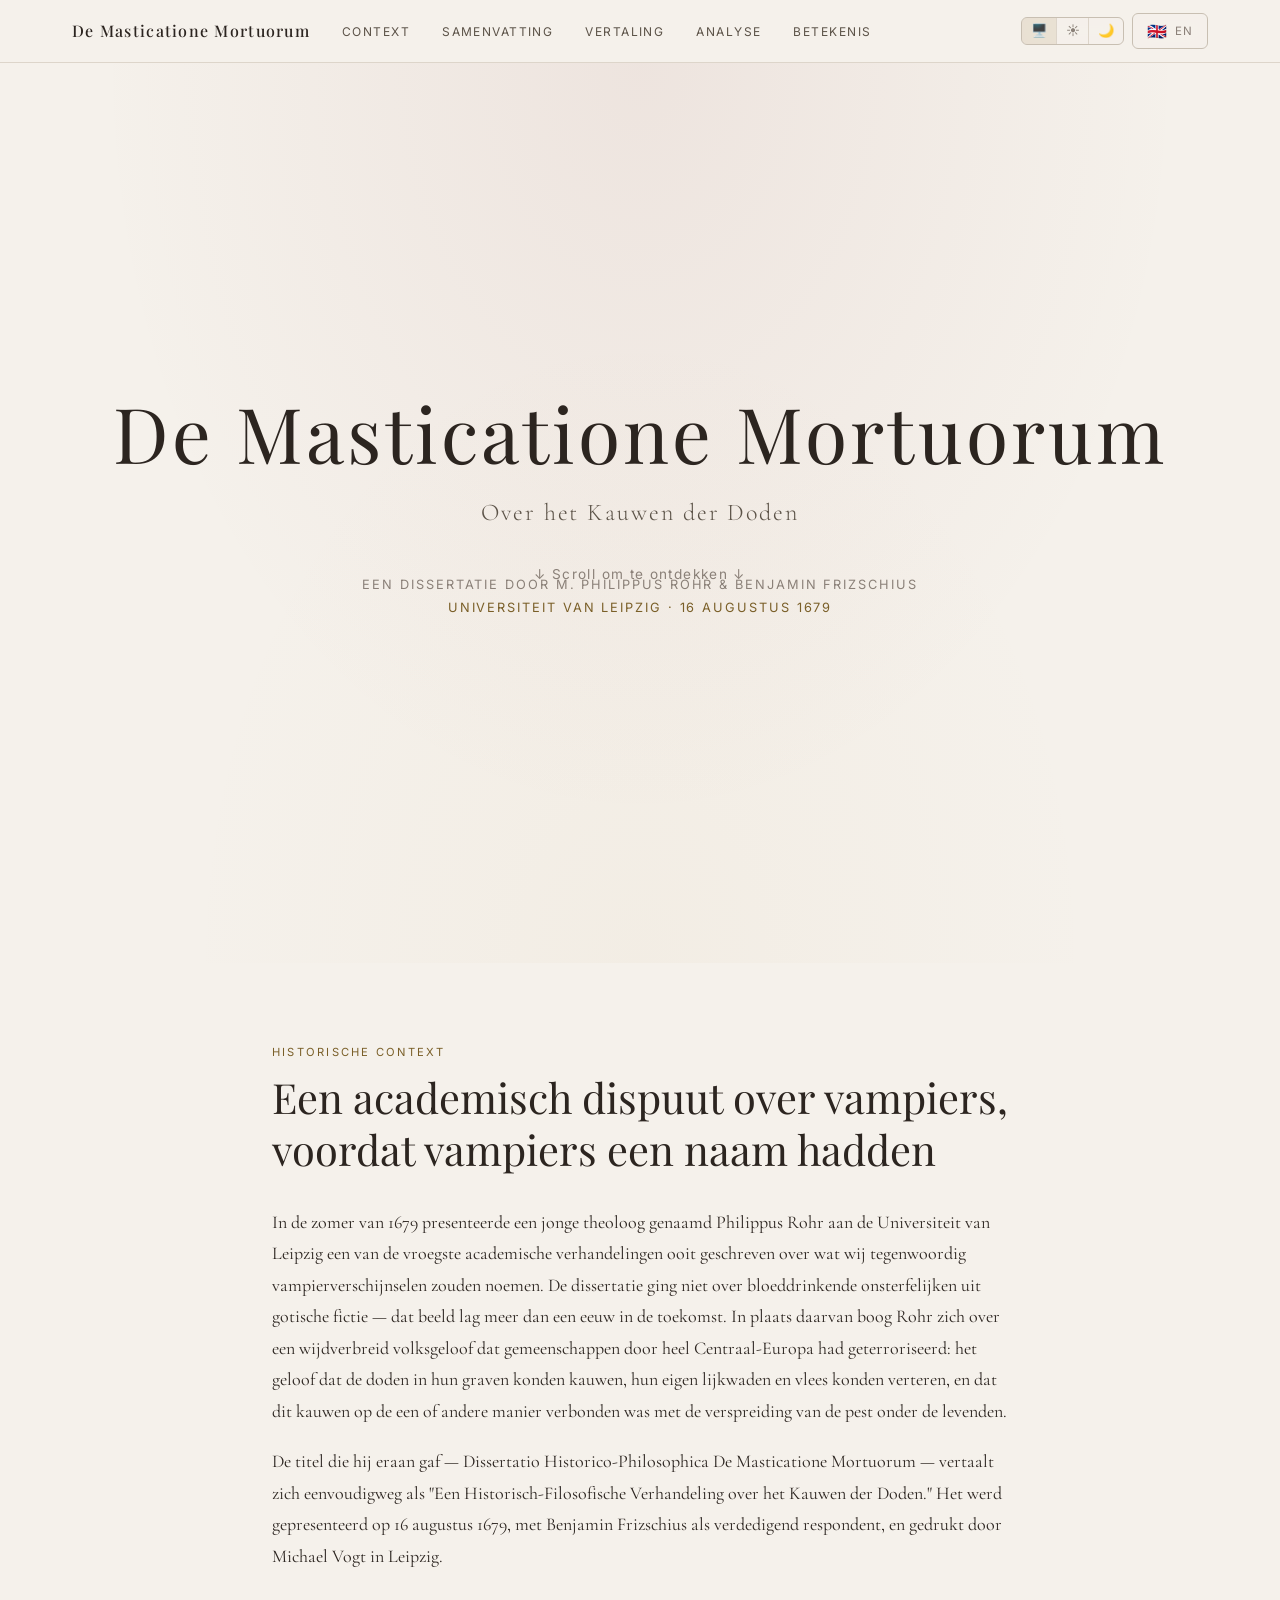
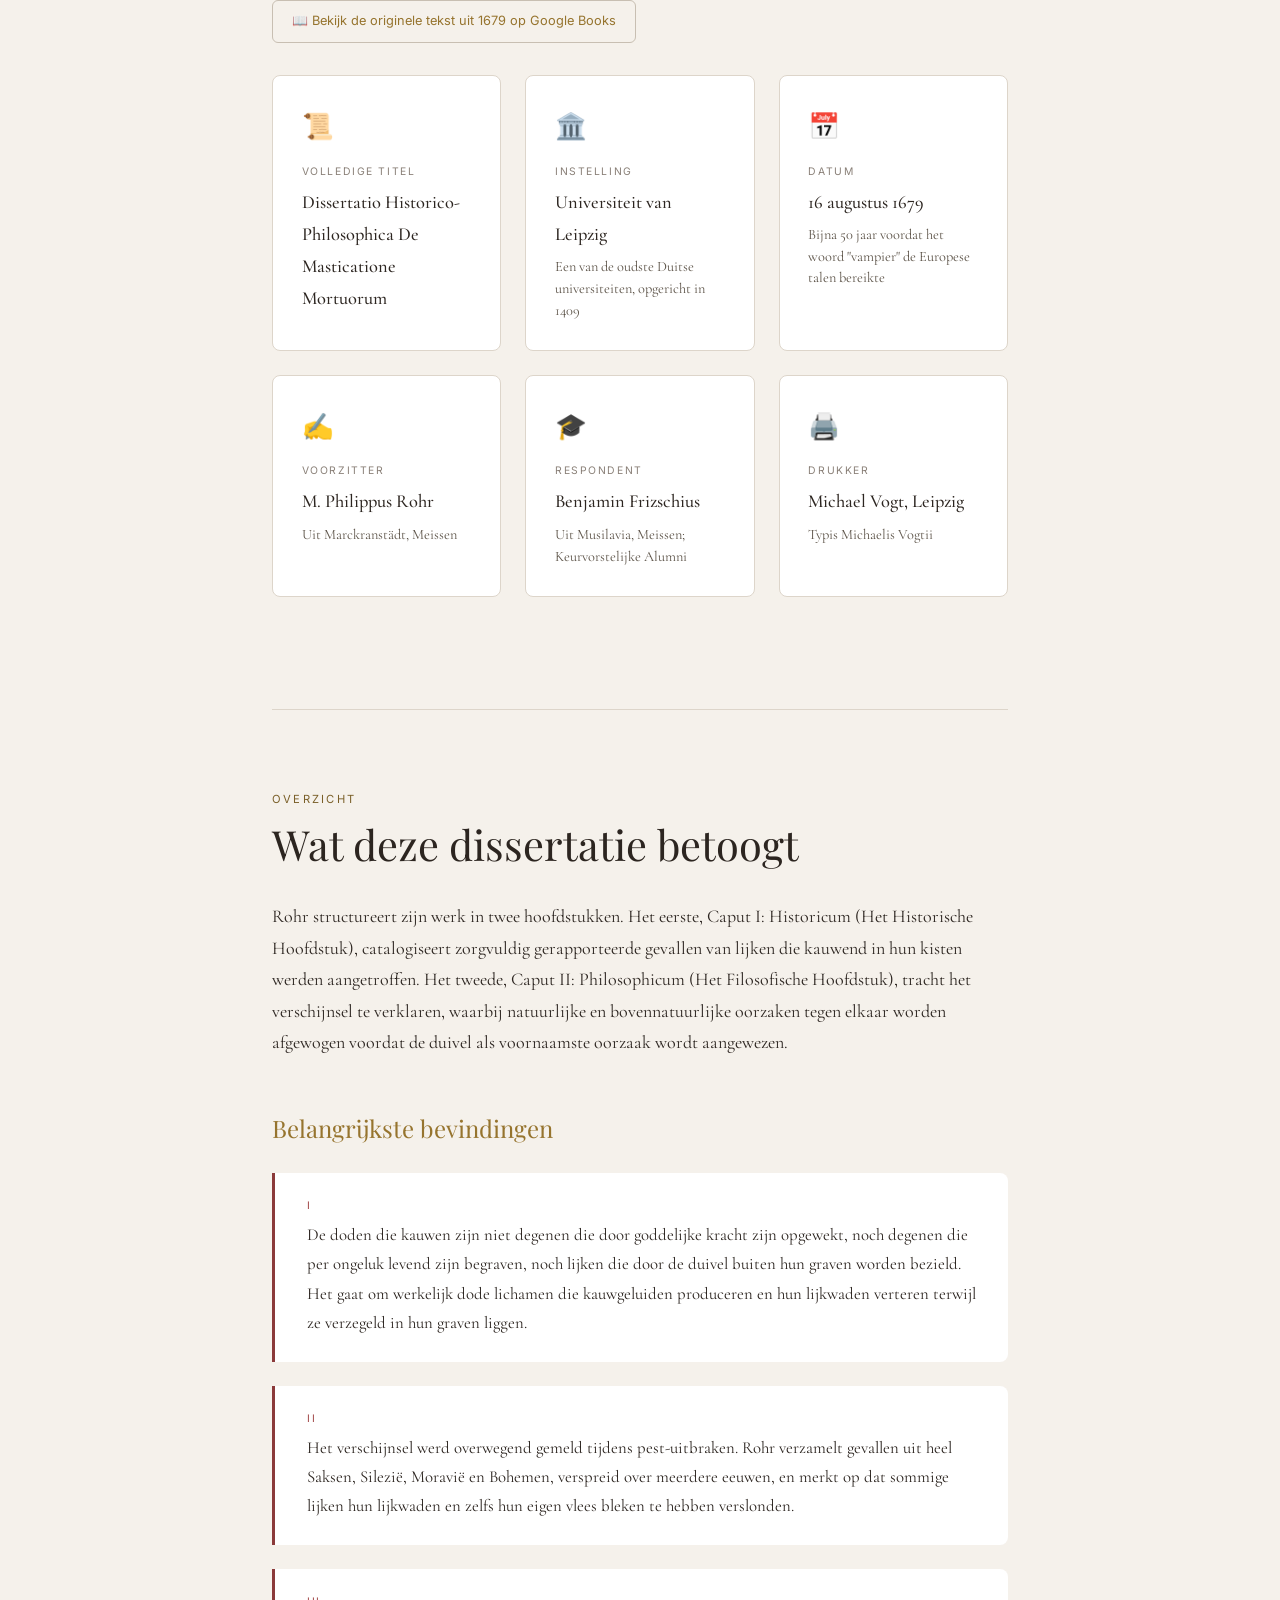
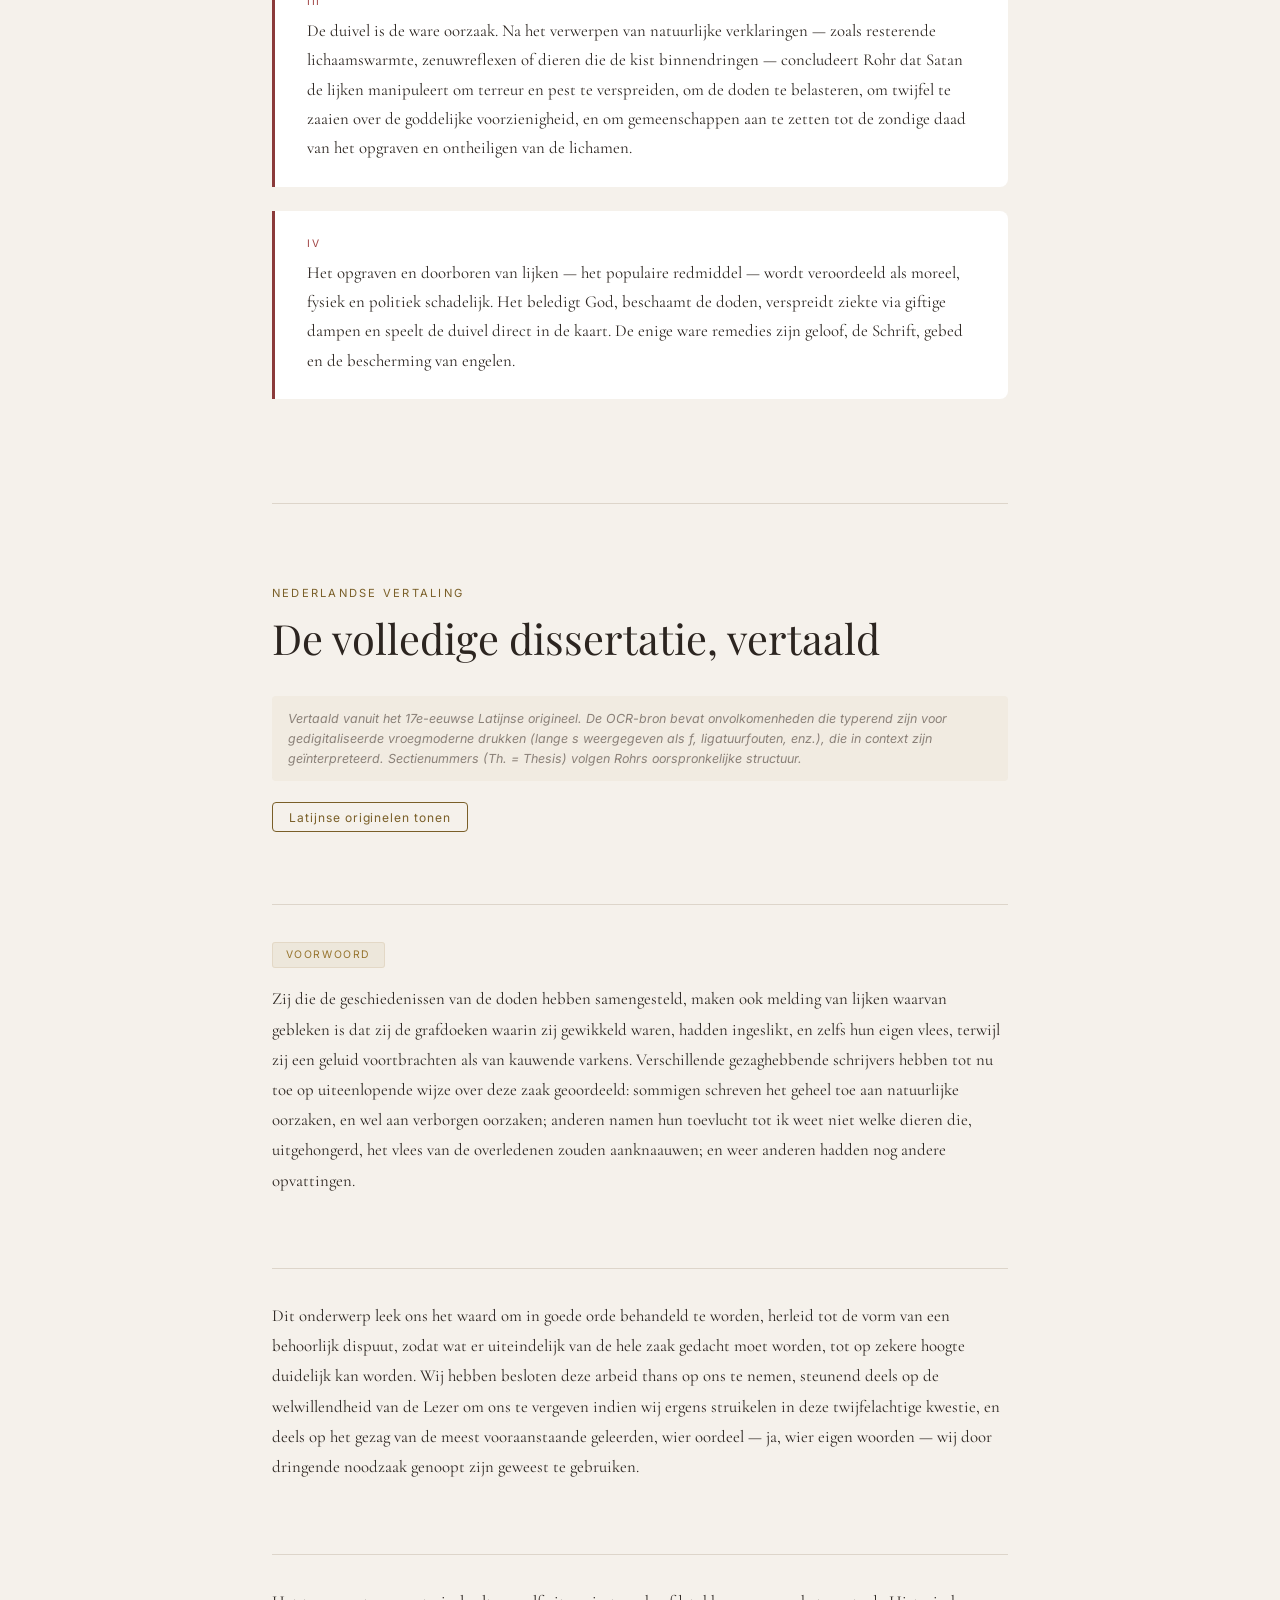
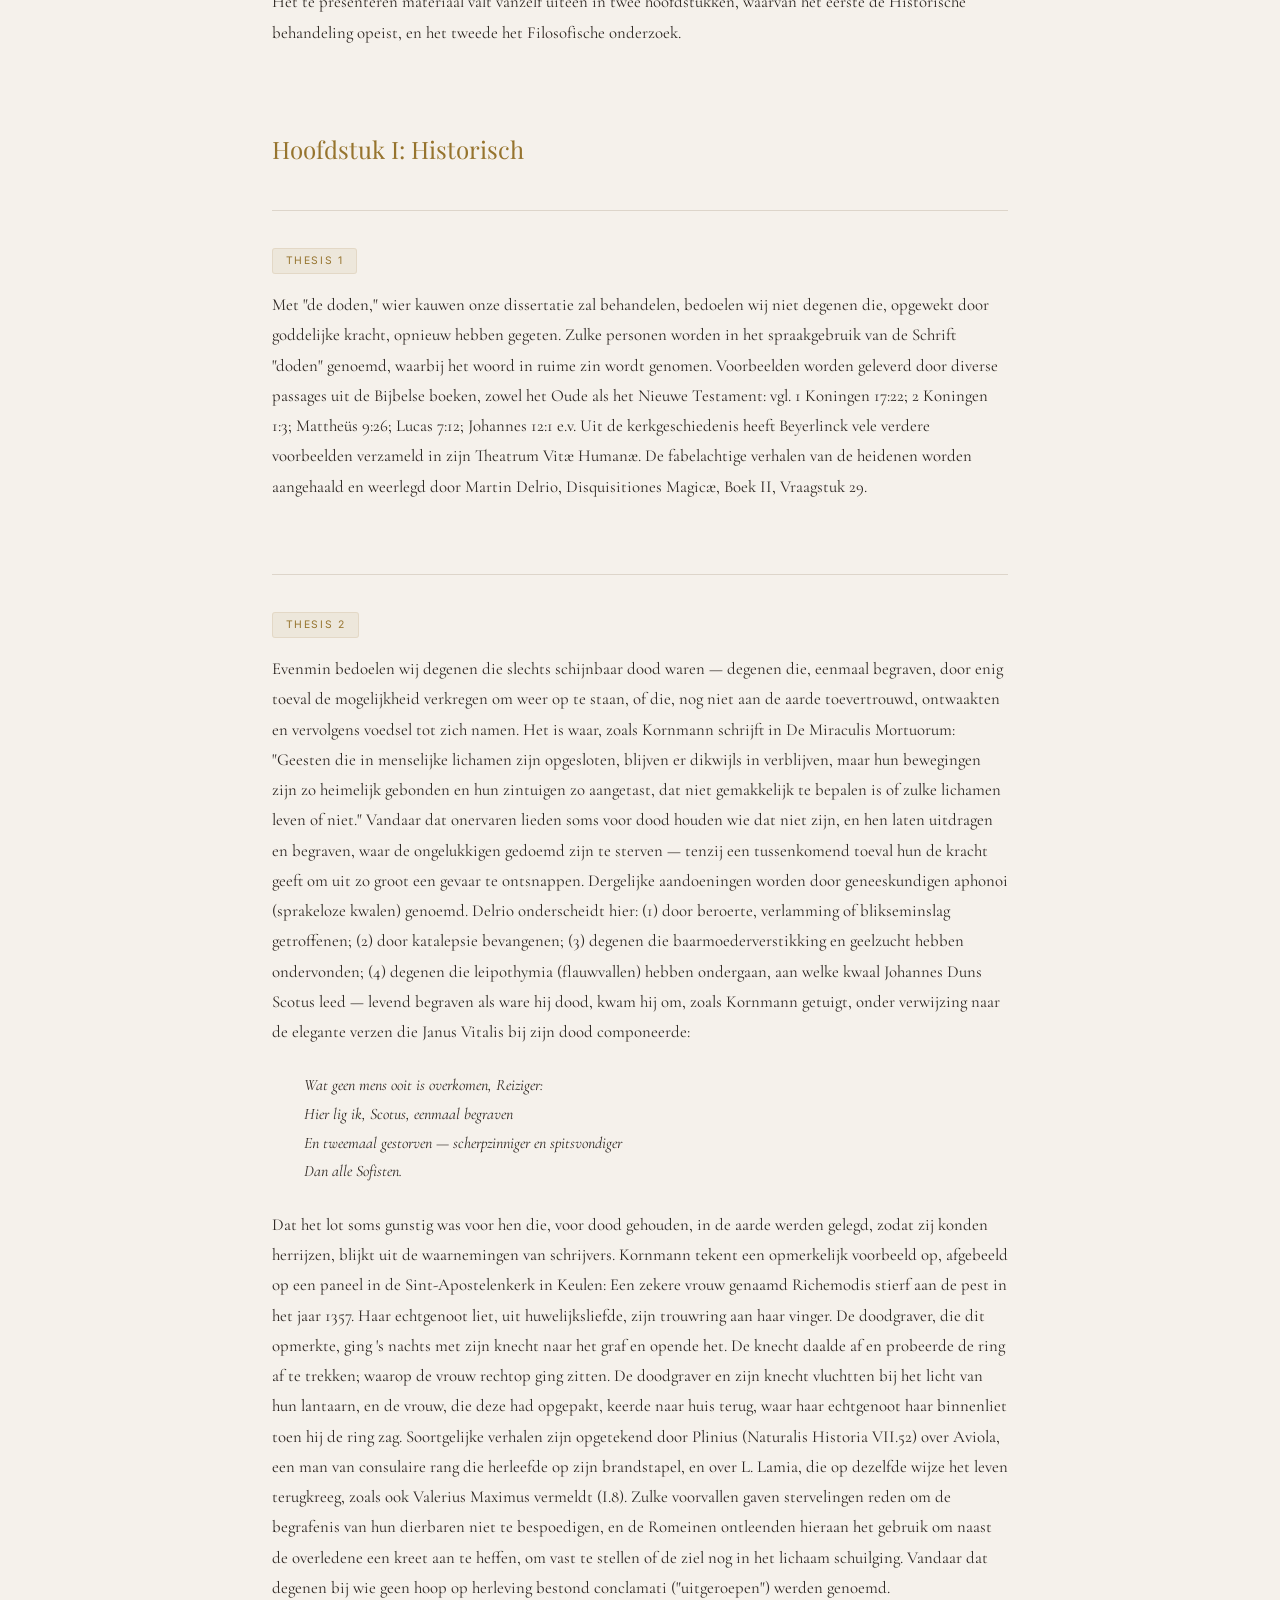
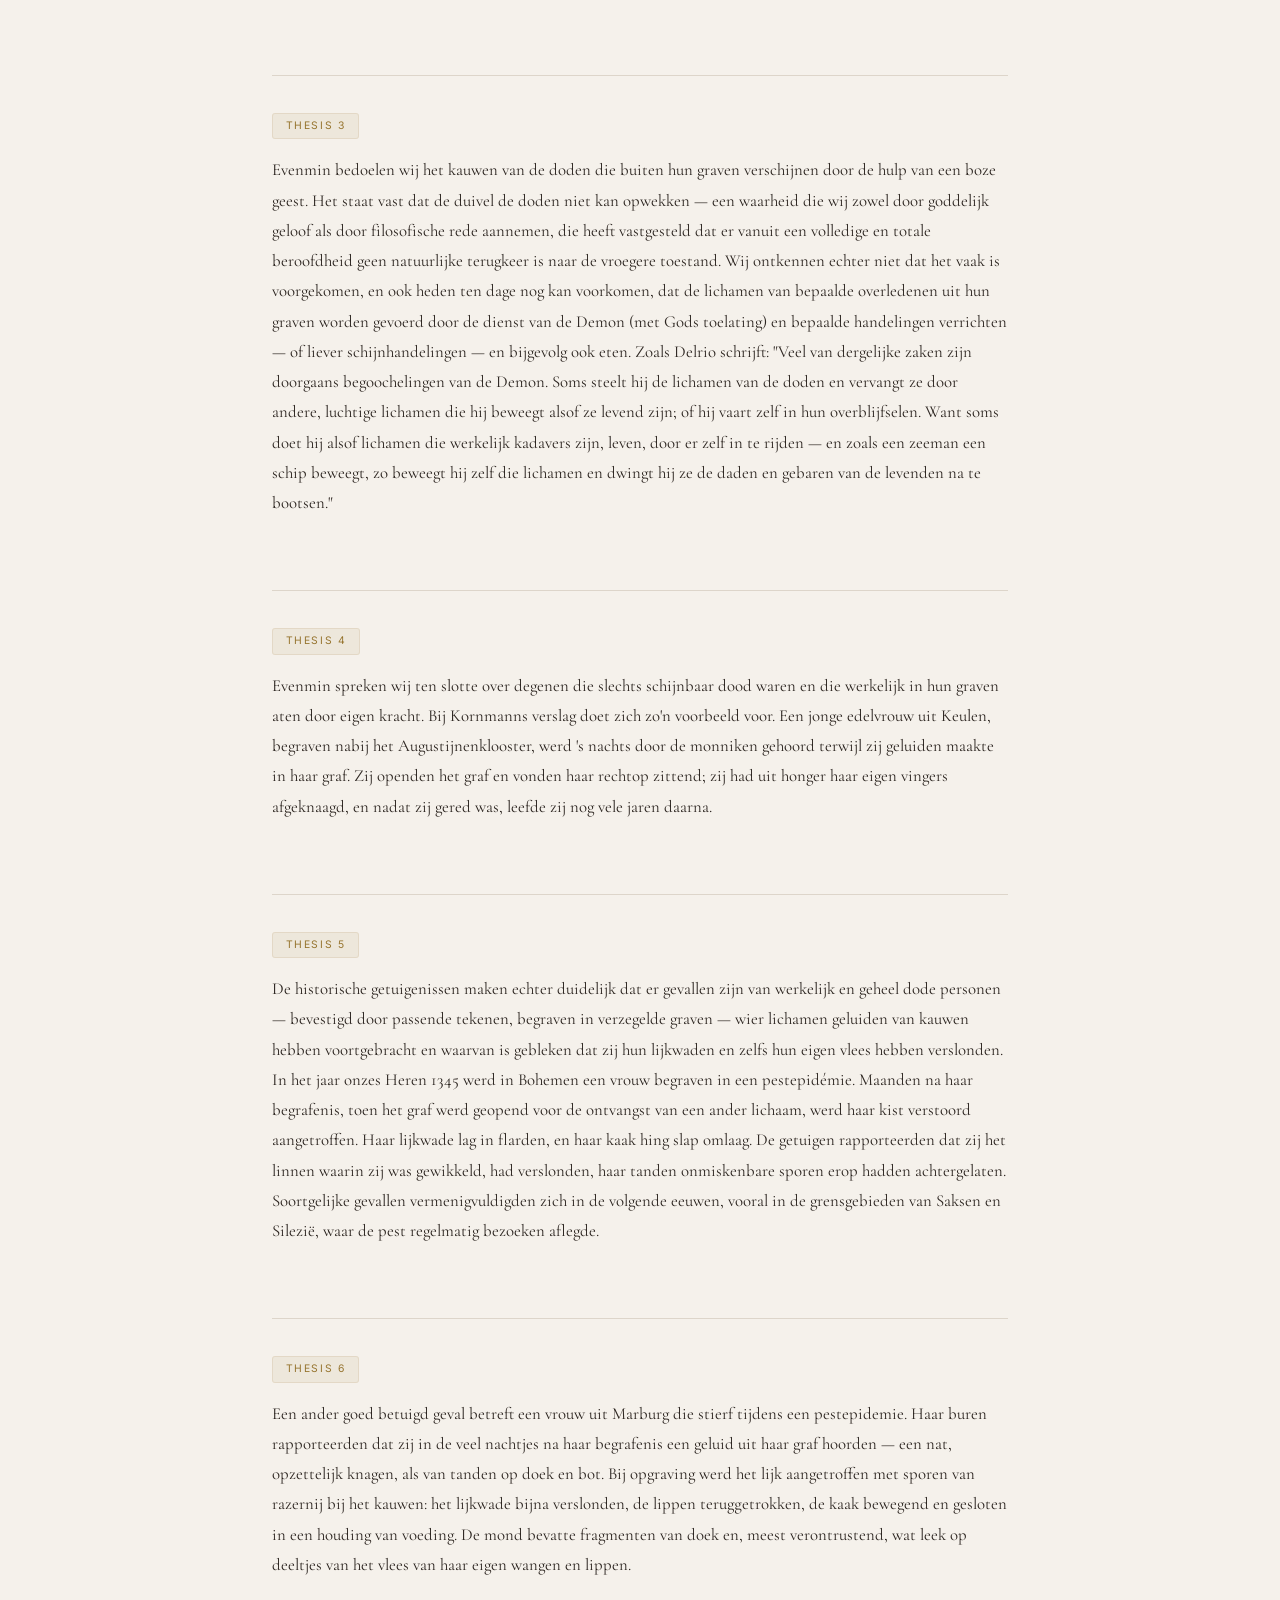
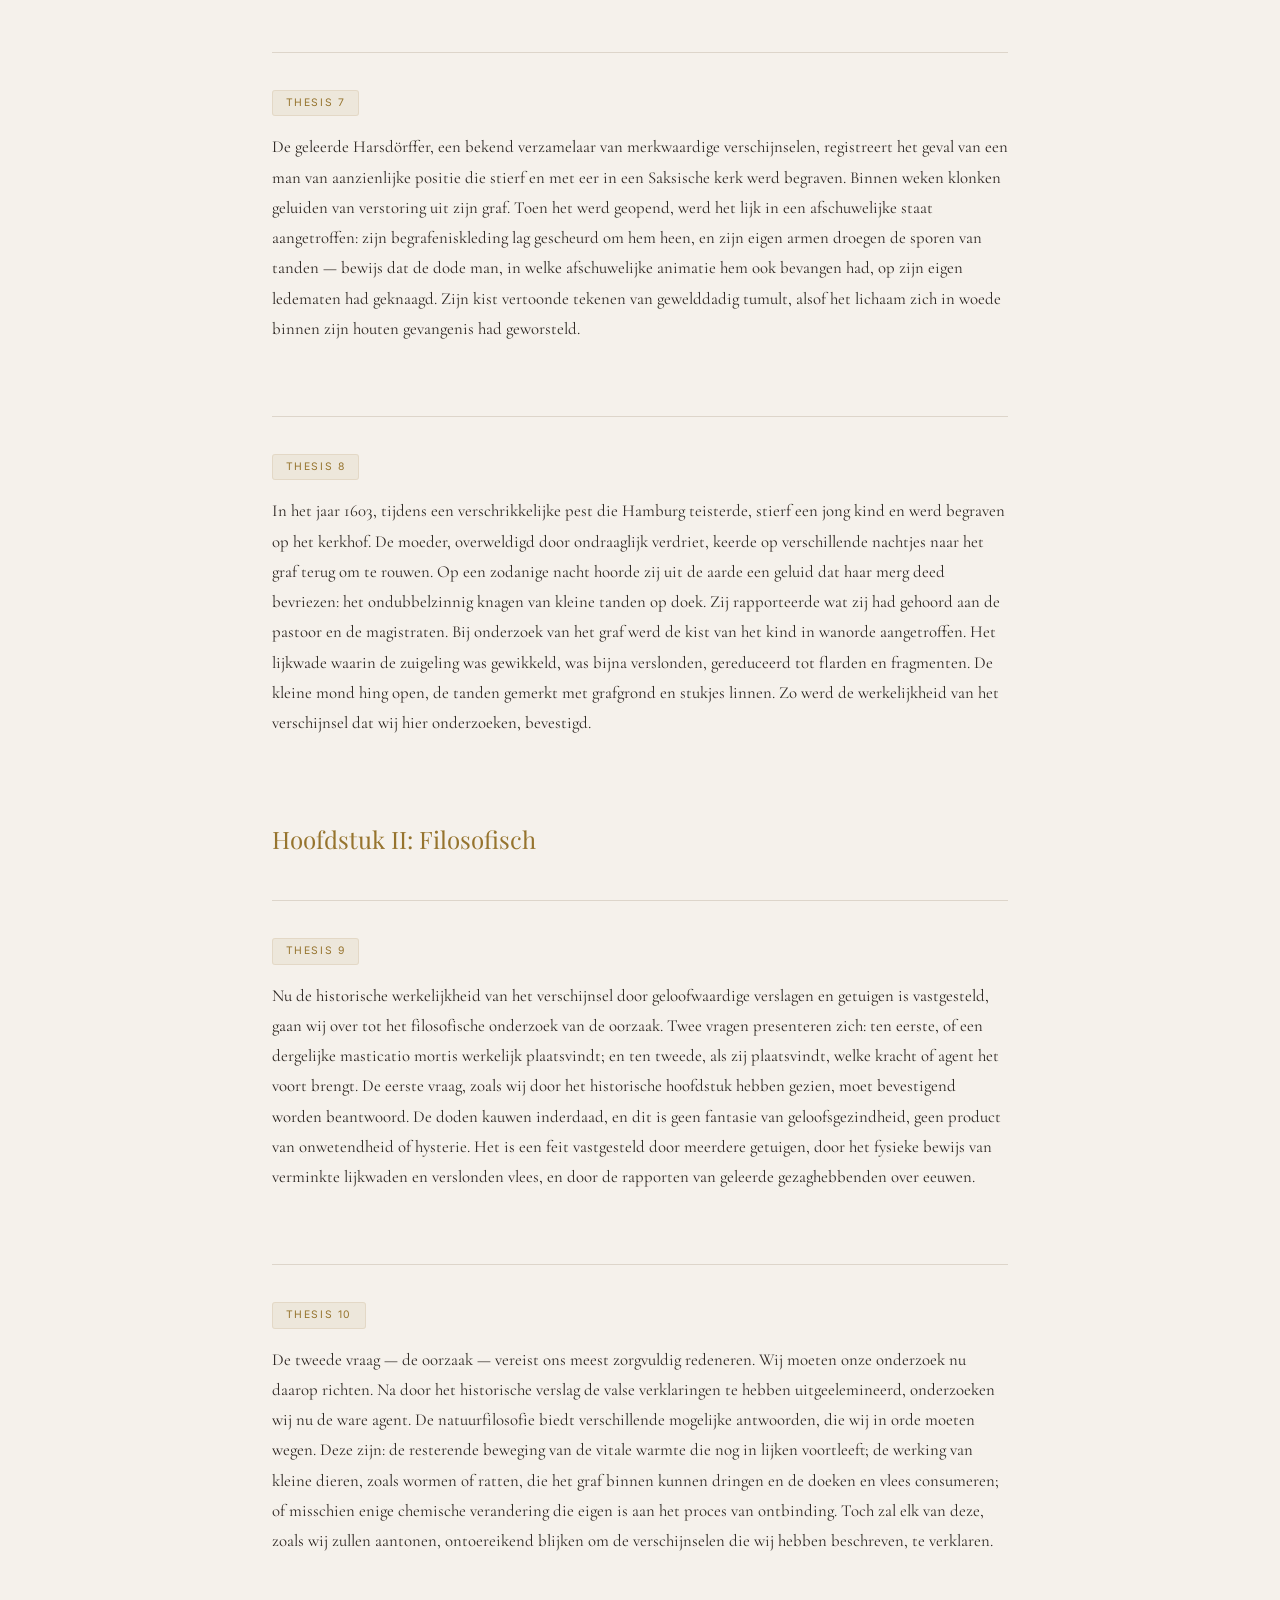
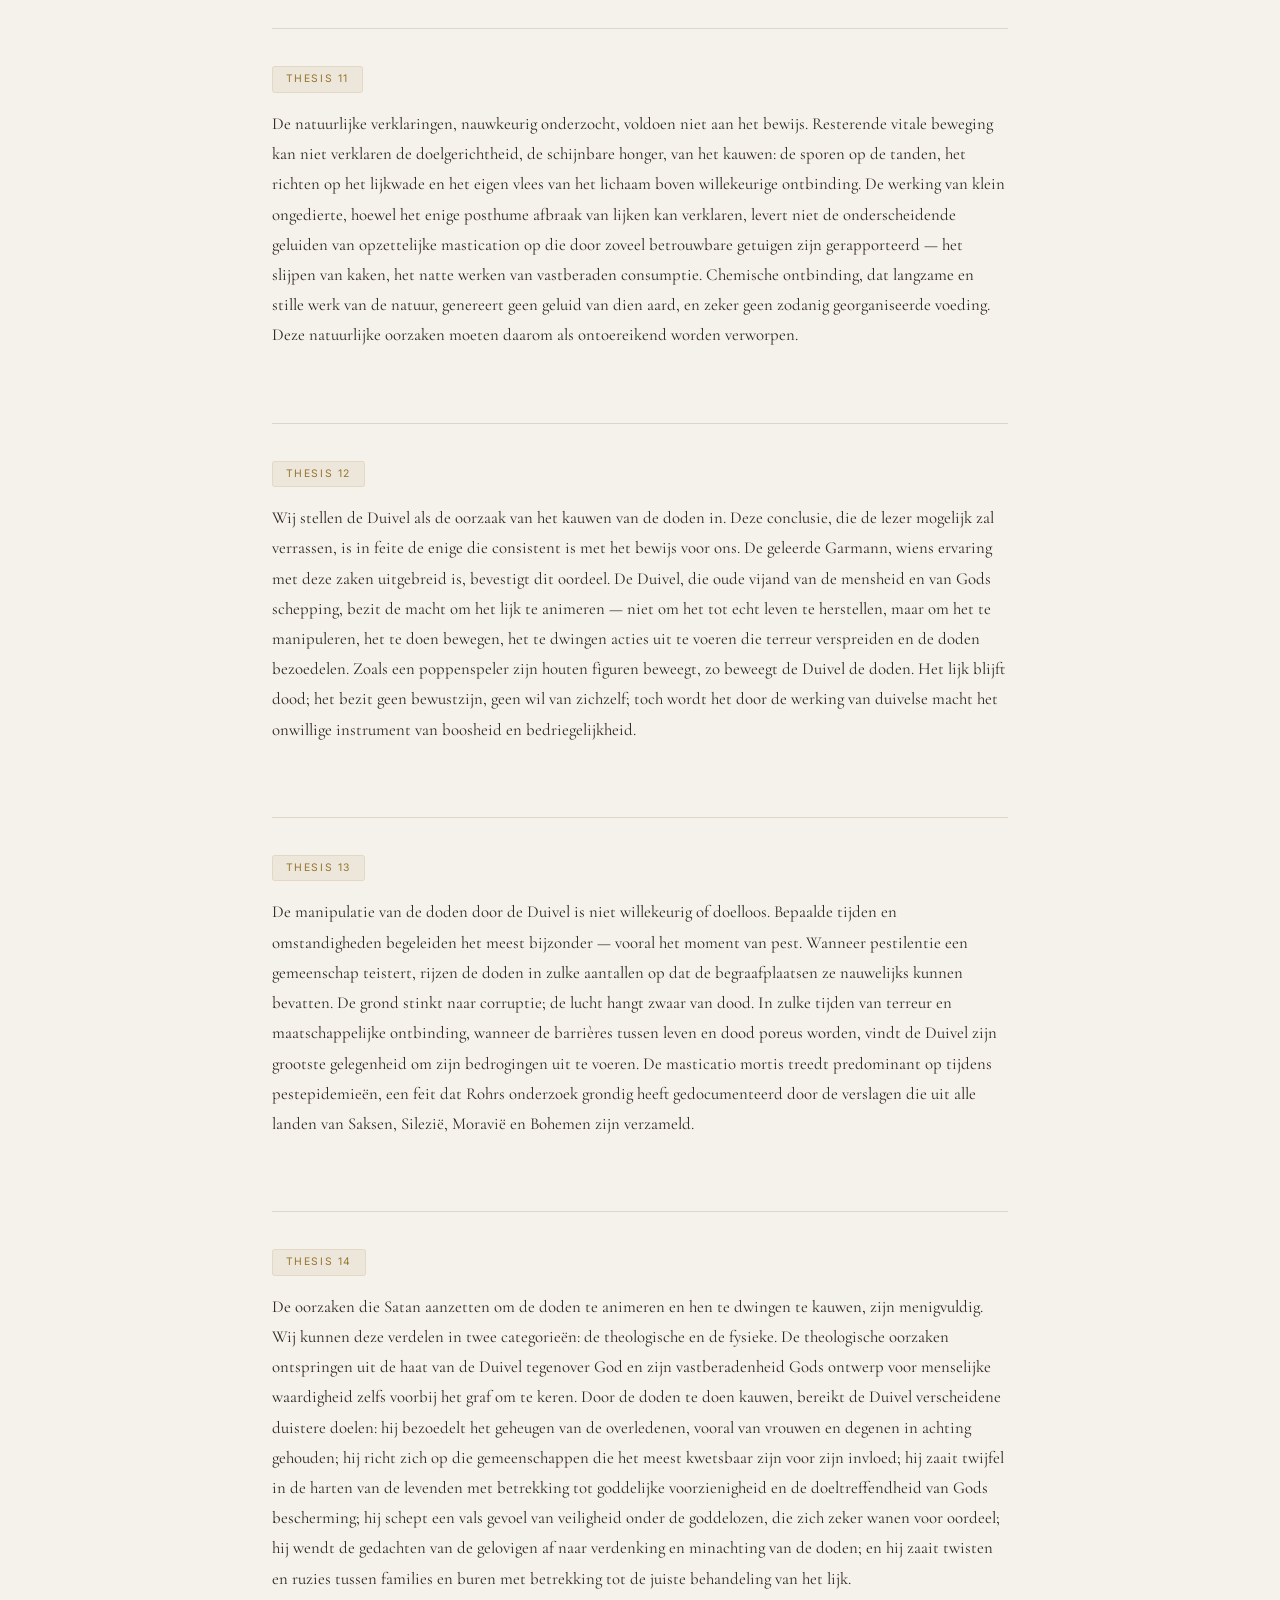
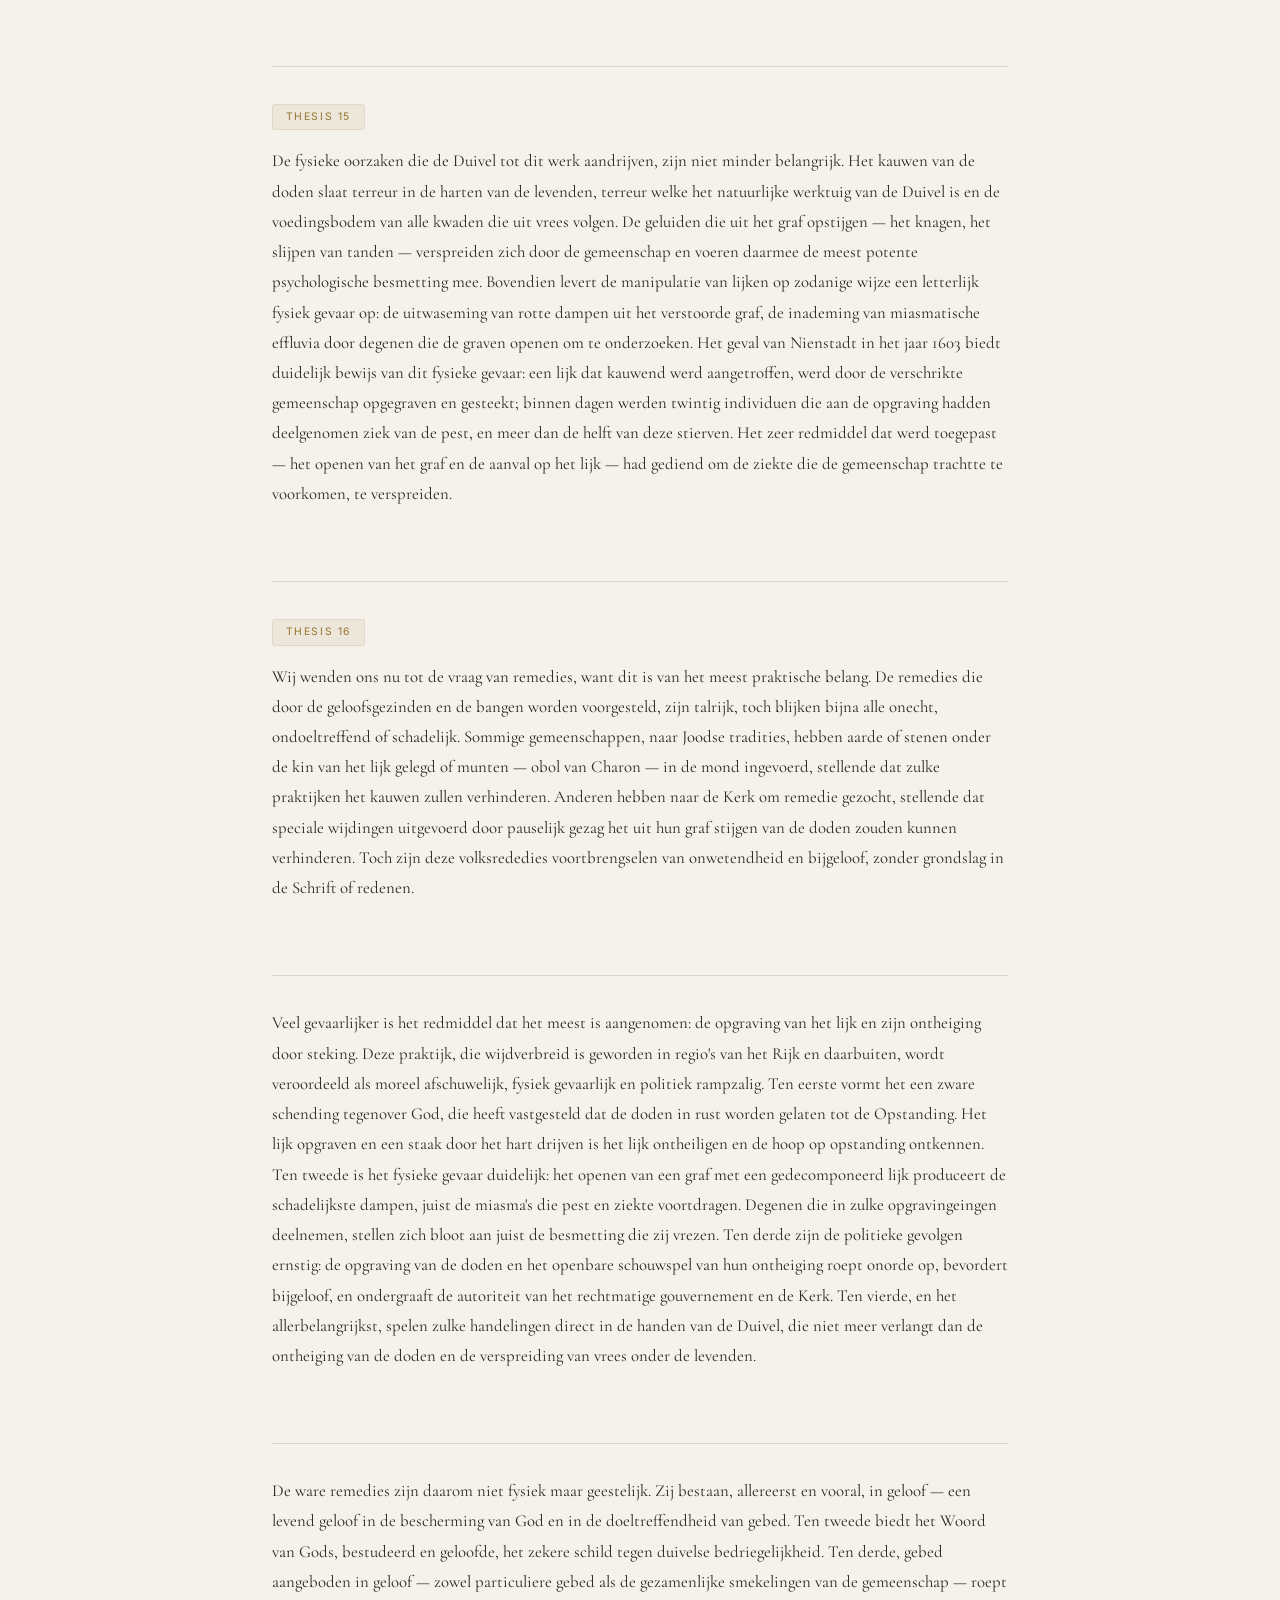
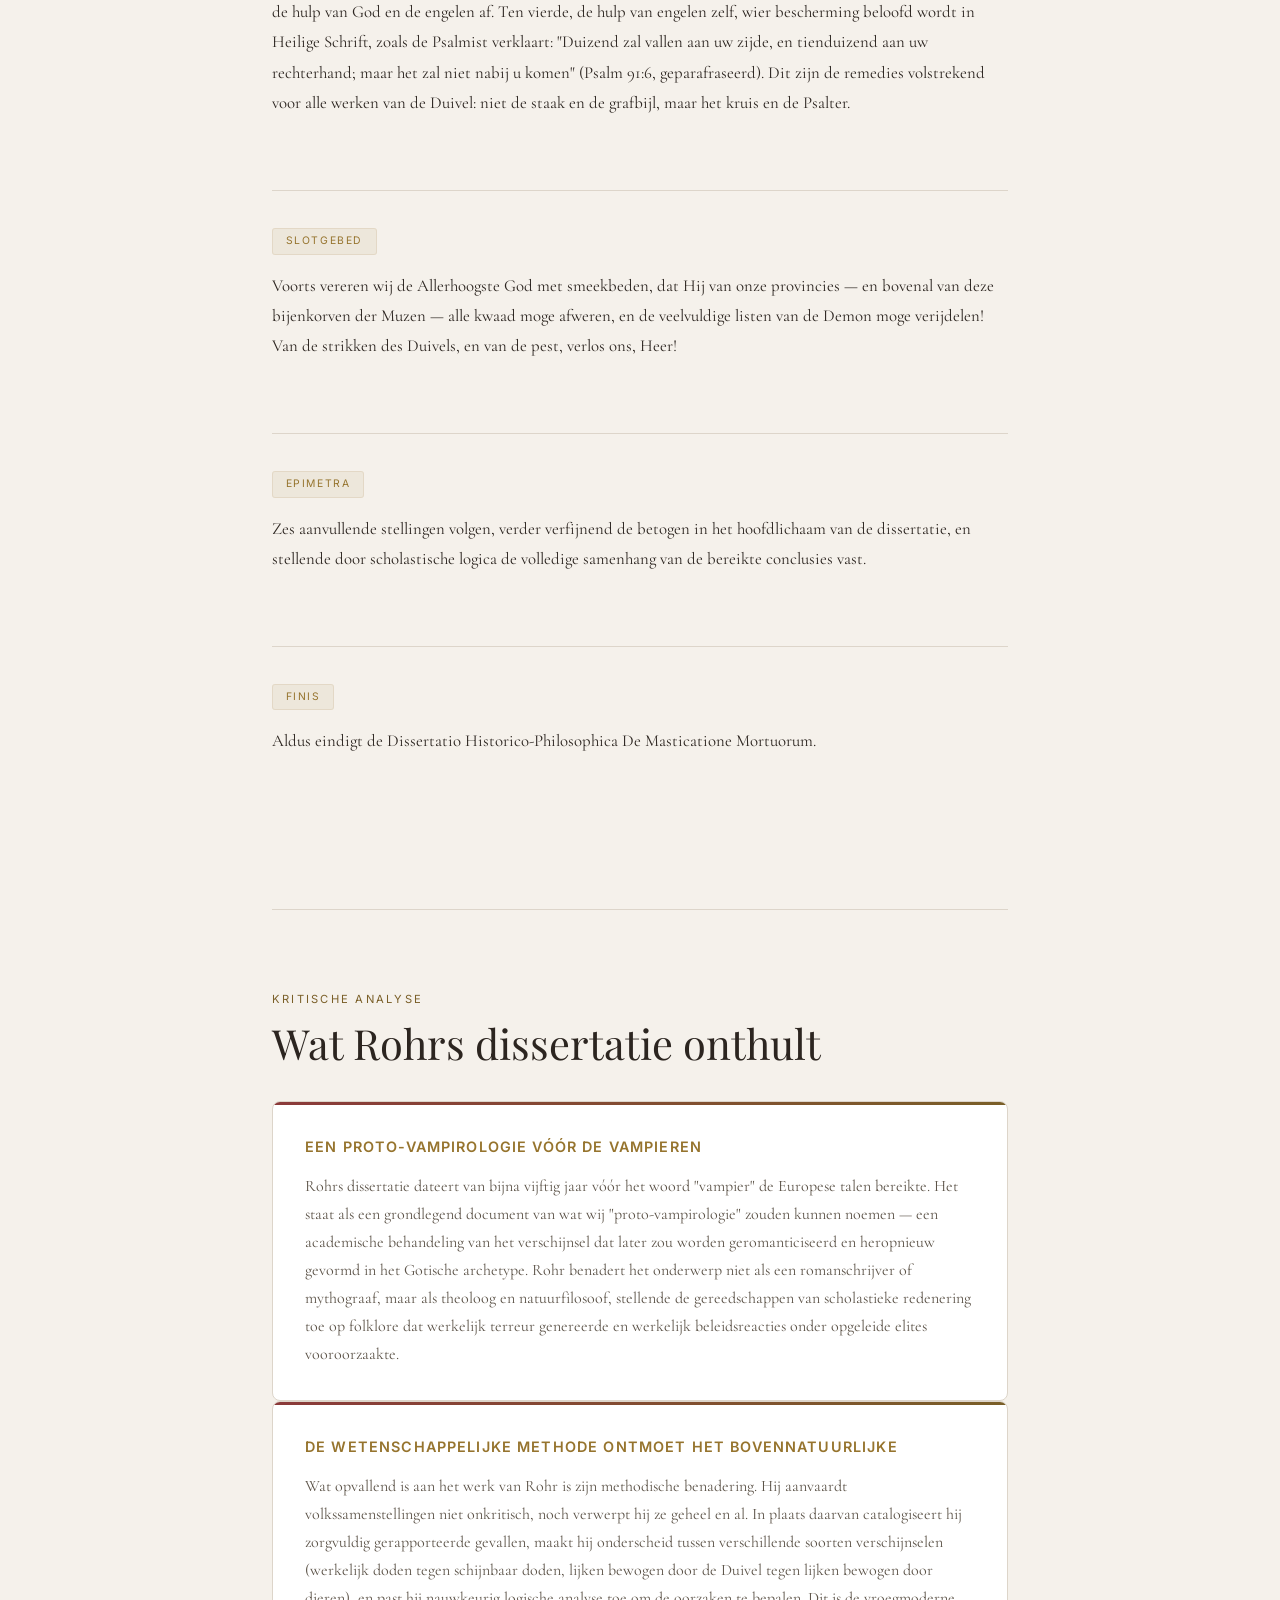
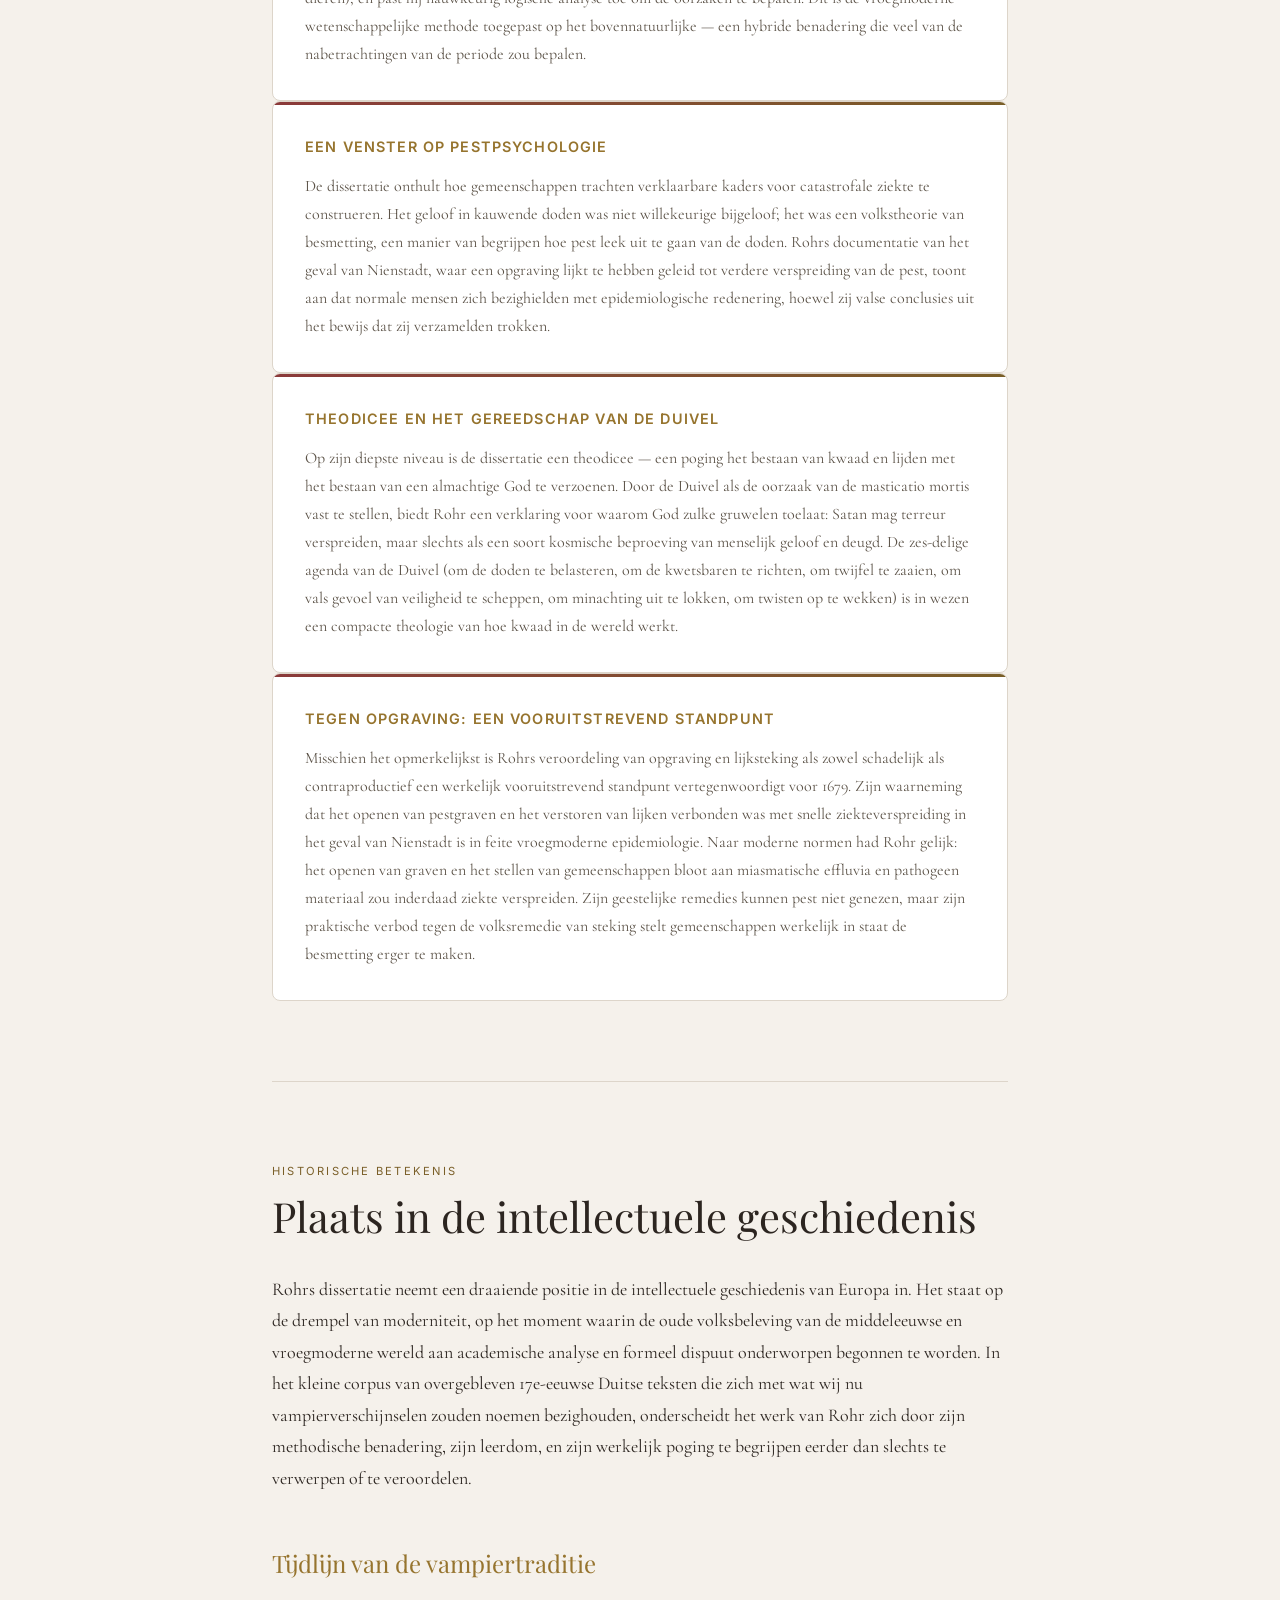
==== commit 24203d2a: "Fix layout: align CSS and Dutch page with updated HTML structure" ====
--- a/nl/index.html
+++ b/nl/index.html
@@ -1,488 +1,425 @@
 <!DOCTYPE html>
 <html lang="nl">
 <head>
-    <meta charset="UTF-8">
-    <meta name="viewport" content="width=device-width, initial-scale=1.0">
-    <title>De Masticatione Mortuorum — Over het Kauwen der Doden | Philippus Rohr</title>
-    <meta name="description" content="Volledige Nederlandse vertaling van Rohr's 1679 dissertatie over kauwende doden, pest en de duivel. Een vroeg academisch werk over vampierverschijnselen.">
-    <meta name="keywords" content="Philippus Rohr, De Masticatione Mortuorum, 1679, vampiers, pest, dissertatie, Leipzig, kauwende doden">
-
-    <!-- Open Graph Tags -->
-    <meta property="og:title" content="De Masticatione Mortuorum — Over het Kauwen der Doden">
-    <meta property="og:description" content="Volledige Nederlandse vertaling van Rohr's 1679 dissertatie over kauwende doden, pest en de duivel.">
-    <meta property="og:type" content="website">
-    <meta property="og:url" content="https://drikusroor.github.io/rohr-dissertatio/nl/">
-    <meta property="og:locale" content="nl_NL">
-    <meta property="og:site_name" content="Rohr Dissertatio">
-
-    <!-- Twitter Card Tags -->
-    <meta name="twitter:card" content="summary_large_image">
-    <meta name="twitter:title" content="De Masticatione Mortuorum — Over het Kauwen der Doden">
-    <meta name="twitter:description" content="Volledige Nederlandse vertaling van Rohr's 1679 dissertatie over kauwende doden, pest en de duivel.">
-
-    <!-- Canonical URL -->
-    <link rel="canonical" href="https://drikusroor.github.io/rohr-dissertatio/nl/">
-
-    <!-- Language Alternatives -->
-    <link rel="alternate" hreflang="nl" href="https://drikusroor.github.io/rohr-dissertatio/nl/">
-    <link rel="alternate" hreflang="en" href="https://drikusroor.github.io/rohr-dissertatio/">
-    <link rel="alternate" hreflang="x-default" href="https://drikusroor.github.io/rohr-dissertatio/">
-
-    <!-- JSON-LD Structured Data -->
-    <script type="application/ld+json">
-    {
-        "@context": "https://schema.org",
-        "@type": "ScholarlyArticle",
-        "headline": "De Masticatione Mortuorum — Over het Kauwen der Doden",
-        "description": "Volledige Nederlandse vertaling van Philippus Rohr's 1679 dissertatie over kauwende doden, pest en demonische oorzaken. Een van de vroegste academische behandelingen van wat later als vampirismetraditie zou worden bekend.",
-        "author": {
-            "@type": "Person",
-            "name": "Philippus Rohr",
-            "affiliation": "Universiteit van Leipzig"
-        },
-        "datePublished": "1679-08-16",
-        "inLanguage": "nl"
-    }
-    </script>
-
-    <link rel="stylesheet" href="../style.css">
+  <meta charset="UTF-8">
+  <meta name="viewport" content="width=device-width, initial-scale=1.0">
+
+  <!-- Primary Meta Tags -->
+  <title>De Masticatione Mortuorum — Over het Kauwen der Doden | Philippus Rohr's 1679 Dissertatie</title>
+  <meta name="description" content="Volledige Nederlandse vertaling en analyse van M. Philippus Rohr's 1679 Latijnse dissertatie over kauwende doden, een vroeg academisch werk over vampierverschijnselen voordat het woord vampier ontstond.">
+  <meta name="keywords" content="Rohr, De Masticatione Mortuorum, 1679, dissertatie, vampiers, kauwende doden, Universiteit van Leipzig, pest, vroegmoderne theologie">
+
+  <!-- Open Graph / Facebook -->
+  <meta property="og:type" content="article">
+  <meta property="og:url" content="https://drikusroor.github.io/rohr-dissertatio/nl/">
+  <meta property="og:title" content="De Masticatione Mortuorum — Over het Kauwen der Doden | Rohr's 1679 Dissertatie">
+  <meta property="og:description" content="Nederlandse vertaling van M. Philippus Rohr's baanbrekende 1679 academische verhandeling over kauwende doden en vampierverschijnselen.">
+  <meta property="og:locale" content="nl_NL">
+  <meta property="og:site_name" content="De Masticatione Mortuorum">
+
+  <!-- Twitter -->
+  <meta name="twitter:card" content="summary_large_image">
+  <meta name="twitter:url" content="https://drikusroor.github.io/rohr-dissertatio/nl/">
+  <meta name="twitter:title" content="De Masticatione Mortuorum — Over het Kauwen der Doden | Rohr's 1679 Dissertatie">
+  <meta name="twitter:description" content="Nederlandse vertaling van een uitzonderlijke 1679 academische verhandeling over kauwende doden en vroege vampierstudies.">
+
+  <!-- Canonical and Language Alternates -->
+  <link rel="canonical" href="https://drikusroor.github.io/rohr-dissertatio/nl/">
+  <link rel="alternate" hreflang="nl" href="https://drikusroor.github.io/rohr-dissertatio/nl/">
+  <link rel="alternate" hreflang="en" href="https://drikusroor.github.io/rohr-dissertatio/">
+  <link rel="alternate" hreflang="x-default" href="https://drikusroor.github.io/rohr-dissertatio/">
+
+  <!-- JSON-LD Structured Data -->
+  <script type="application/ld+json">
+  {
+    "@context": "https://schema.org",
+    "@type": "ScholarlyArticle",
+    "headline": "De Masticatione Mortuorum: Over het Kauwen der Doden",
+    "description": "Nederlandse vertaling en analyse van M. Philippus Rohr's 1679 Latijnse dissertatie over kauwende doden, een vroeg academisch werk over vampierverschijnselen.",
+    "author": {
+      "@type": "Person",
+      "name": "M. Philippus Rohr"
+    },
+    "respondent": {
+      "@type": "Person",
+      "name": "Benjamin Frizschius"
+    },
+    "datePublished": "1679-08-16",
+    "inLanguage": "nl",
+    "keywords": "vampiers, kauwende doden, vroegmoderne theologie, pest, Universiteit van Leipzig, 1679",
+    "url": "https://drikusroor.github.io/rohr-dissertatio/nl/"
+  }
+  </script>
+
+  <link rel="stylesheet" href="../style.css">
 </head>
 <body>
-    <nav class="nav-bar">
-        <div class="nav-logo">Rohr Dissertatio</div>
-        <div class="nav-links">
-            <a href="#context" class="nav-link">Context</a>
-            <a href="#summary" class="nav-link">Samenvatting</a>
-            <a href="#translation" class="nav-link">Volledige Vertaling</a>
-            <a href="#analysis" class="nav-link">Analyse</a>
-            <a href="#significance" class="nav-link">Betekenis</a>
-        </div>
-        <div class="nav-right">
-            <a href="../" class="lang-link"><span class="flag">🇬🇧</span> EN</a>
-            <div class="theme-switcher">
-                <button id="theme-system" class="theme-btn" title="Systeemthema">🖥️ Systeem</button>
-                <button id="theme-light" class="theme-btn" title="Licht thema">☀️ Licht</button>
-                <button id="theme-dark" class="theme-btn" title="Donker thema">🌙 Donker</button>
-            </div>
-        </div>
+  <!-- Header with Navigation -->
+  <header>
+    <nav class="navbar">
+      <div class="nav-brand">
+        <span class="title-small">De Masticatione Mortuorum</span>
+      </div>
+      <ul class="nav-links">
+        <li><a href="#context">Context</a></li>
+        <li><a href="#summary">Samenvatting</a></li>
+        <li><a href="#translation">Vertaling</a></li>
+        <li><a href="#analysis">Analyse</a></li>
+        <li><a href="#significance">Betekenis</a></li>
+      </ul>
+      <div class="nav-controls">
+        <div class="theme-switcher">
+          <button id="theme-system" class="theme-btn" onclick="setTheme('system')" title="Systeemthema">🖥️</button>
+          <button id="theme-light" class="theme-btn" onclick="setTheme('light')" title="Licht thema">☀️</button>
+          <button id="theme-dark" class="theme-btn" onclick="setTheme('dark')" title="Donker thema">🌙</button>
+        </div>
+        <a href="../" class="lang-link"><span class="flag">🇬🇧</span> EN</a>
+      </div>
     </nav>
-
-    <section class="hero">
-        <h1>De Masticatione Mortuorum</h1>
-        <h2>Over het Kauwen der Doden</h2>
-        <p class="hero-meta">Een dissertatie door M. Philippus Rohr & Benjamin Frizschius / Universiteit van Leipzig · 16 augustus 1679</p>
-        <p class="scroll-hint">↓ Scroll om te ontdekken ↓</p>
+  </header>
+
+  <!-- Hero Section -->
+  <section class="hero">
+    <div class="hero-content">
+      <h1>De Masticatione Mortuorum</h1>
+      <p class="subtitle">Over het Kauwen der Doden</p>
+      <p class="meta">Een dissertatie door M. Philippus Rohr & Benjamin Frizschius<br>
+      <span class="institution">Universiteit van Leipzig · 16 augustus 1679</span></p>
+      <p class="scroll-hint">↓ Scroll om te ontdekken ↓</p>
+    </div>
+  </section>
+
+  <!-- Main Content -->
+  <main>
+    <!-- Context Section -->
+    <section id="context" class="section">
+      <div class="section-label">Historische Context</div>
+      <h2>Een academisch dispuut over vampiers, voordat vampiers een naam hadden</h2>
+
+      <p>In de zomer van 1679 presenteerde een jonge theoloog genaamd Philippus Rohr aan de Universiteit van Leipzig een van de vroegste academische verhandelingen ooit geschreven over wat wij tegenwoordig vampierverschijnselen zouden noemen. De dissertatie ging niet over bloeddrinkende onsterfelijken uit gotische fictie — dat beeld lag meer dan een eeuw in de toekomst. In plaats daarvan boog Rohr zich over een wijdverbreid volksgeloof dat gemeenschappen door heel Centraal-Europa had geterroriseerd: het geloof dat de doden in hun graven konden kauwen, hun eigen lijkwaden en vlees konden verteren, en dat dit kauwen op de een of andere manier verbonden was met de verspreiding van de pest onder de levenden.</p>
+
+      <p>De titel die hij eraan gaf — Dissertatio Historico-Philosophica De Masticatione Mortuorum — vertaalt zich eenvoudigweg als "Een Historisch-Filosofische Verhandeling over het Kauwen der Doden." Het werd gepresenteerd op 16 augustus 1679, met Benjamin Frizschius als verdedigend respondent, en gedrukt door Michael Vogt in Leipzig.</p>
+
+      <a href="https://books.google.nl/books?id=VZJNAAAAcAAJ&printsec=frontcover&redir_esc=y#v=onepage&q&f=false" class="source-link" target="_blank" rel="noopener">📖 Bekijk de originele tekst uit 1679 op Google Books</a>
+
+      <div class="context-grid">
+        <div class="context-card">
+          <div class="card-emoji">📜</div>
+          <div class="card-title">Volledige Titel</div>
+          <div class="card-text">Dissertatio Historico-Philosophica De Masticatione Mortuorum</div>
+        </div>
+
+        <div class="context-card">
+          <div class="card-emoji">🏛️</div>
+          <div class="card-title">Instelling</div>
+          <div class="card-text">Universiteit van Leipzig<br><span class="small">Een van de oudste Duitse universiteiten, opgericht in 1409</span></div>
+        </div>
+
+        <div class="context-card">
+          <div class="card-emoji">📅</div>
+          <div class="card-title">Datum</div>
+          <div class="card-text">16 augustus 1679<br><span class="small">Bijna 50 jaar voordat het woord "vampier" de Europese talen bereikte</span></div>
+        </div>
+
+        <div class="context-card">
+          <div class="card-emoji">✍️</div>
+          <div class="card-title">Voorzitter</div>
+          <div class="card-text">M. Philippus Rohr<br><span class="small">Uit Marckranstädt, Meissen</span></div>
+        </div>
+
+        <div class="context-card">
+          <div class="card-emoji">🎓</div>
+          <div class="card-title">Respondent</div>
+          <div class="card-text">Benjamin Frizschius<br><span class="small">Uit Musilavia, Meissen; Keurvorstelijke Alumni</span></div>
+        </div>
+
+        <div class="context-card">
+          <div class="card-emoji">🖨️</div>
+          <div class="card-title">Drukker</div>
+          <div class="card-text">Michael Vogt, Leipzig<br><span class="small">Typis Michaelis Vogtii</span></div>
+        </div>
+      </div>
     </section>
 
-    <section id="context" class="section">
-        <div class="section-label">Historische Context</div>
-        <h2>Een academisch dispuut over vampiers, voordat vampiers een naam hadden</h2>
-
-        <p>In de zomer van 1679 presenteerde een jonge theoloog genaamd Philippus Rohr aan de Universiteit van Leipzig een van de vroegste academische verhandelingen ooit geschreven over wat wij tegenwoordig vampierverschijnselen zouden noemen. De dissertatie ging niet over bloeddrinkende onsterfelijken uit gotische fictie — dat beeld lag meer dan een eeuw in de toekomst. In plaats daarvan boog Rohr zich over een wijdverbreid volksgeloof dat gemeenschappen door heel Centraal-Europa had geterroriseerd: het geloof dat de doden in hun graven konden kauwen, hun eigen lijkwaden en vlees konden verteren, en dat dit kauwen op de een of andere manier verbonden was met de verspreiding van de pest onder de levenden.</p>
-
-        <p>De titel die hij eraan gaf — Dissertatio Historico-Philosophica De Masticatione Mortuorum — vertaalt zich eenvoudigweg als "Een Historisch-Filosofische Verhandeling over het Kauwen der Doden." Het werd gepresenteerd op 16 augustus 1679, met Benjamin Frizschius als verdedigend respondent, en gedrukt door Michael Vogt in Leipzig.</p>
-
-        <p><a href="https://books.google.nl/books?id=VZJNAAAAcAAJ&printsec=frontcover&redir_esc=y#v=onepage&q&f=false" class="source-link">📖 Bekijk de originele tekst uit 1679 op Google Books</a></p>
-
-        <div class="context-cards">
-            <div class="card">
-                <div class="card-icon">📜</div>
-                <div class="card-content">
-                    <h3>Volledige Titel</h3>
-                    <p>Dissertatio Historico-Philosophica De Masticatione Mortuorum</p>
-                </div>
-            </div>
-            <div class="card">
-                <div class="card-icon">🏛️</div>
-                <div class="card-content">
-                    <h3>Instelling</h3>
-                    <p>Universiteit van Leipzig / Een van de oudste Duitse universiteiten, opgericht in 1409</p>
-                </div>
-            </div>
-            <div class="card">
-                <div class="card-icon">📅</div>
-                <div class="card-content">
-                    <h3>Datum</h3>
-                    <p>16 augustus 1679 / Bijna 50 jaar voordat het woord "vampier" de Europese talen bereikte</p>
-                </div>
-            </div>
-            <div class="card">
-                <div class="card-icon">✍️</div>
-                <div class="card-content">
-                    <h3>Voorzitter</h3>
-                    <p>M. Philippus Rohr / Uit Marckranstädt, Meissen</p>
-                </div>
-            </div>
-            <div class="card">
-                <div class="card-icon">🎓</div>
-                <div class="card-content">
-                    <h3>Respondent</h3>
-                    <p>Benjamin Frizschius / Uit Musilavia, Meissen; Keurvorstelijke Alumni</p>
-                </div>
-            </div>
-            <div class="card">
-                <div class="card-icon">🖨️</div>
-                <div class="card-content">
-                    <h3>Drukker</h3>
-                    <p>Michael Vogt, Leipzig / Typis Michaelis Vogtii</p>
-                </div>
-            </div>
-        </div>
+    <!-- Summary Section -->
+    <section id="summary" class="section">
+      <div class="section-label">Overzicht</div>
+      <h2>Wat deze dissertatie betoogt</h2>
+
+      <p>Rohr structureert zijn werk in twee hoofdstukken. Het eerste, Caput I: Historicum (Het Historische Hoofdstuk), catalogiseert zorgvuldig gerapporteerde gevallen van lijken die kauwend in hun kisten werden aangetroffen. Het tweede, Caput II: Philosophicum (Het Filosofische Hoofdstuk), tracht het verschijnsel te verklaren, waarbij natuurlijke en bovennatuurlijke oorzaken tegen elkaar worden afgewogen voordat de duivel als voornaamste oorzaak wordt aangewezen.</p>
+
+      <h3>Belangrijkste bevindingen</h3>
+
+      <div class="finding">
+        <div class="finding-num">I</div>
+        <div class="finding-text">De doden die kauwen zijn niet degenen die door goddelijke kracht zijn opgewekt, noch degenen die per ongeluk levend zijn begraven, noch lijken die door de duivel buiten hun graven worden bezield. Het gaat om werkelijk dode lichamen die kauwgeluiden produceren en hun lijkwaden verteren terwijl ze verzegeld in hun graven liggen.</div>
+      </div>
+
+      <div class="finding">
+        <div class="finding-num">II</div>
+        <div class="finding-text">Het verschijnsel werd overwegend gemeld tijdens pest-uitbraken. Rohr verzamelt gevallen uit heel Saksen, Silezië, Moravië en Bohemen, verspreid over meerdere eeuwen, en merkt op dat sommige lijken hun lijkwaden en zelfs hun eigen vlees bleken te hebben verslonden.</div>
+      </div>
+
+      <div class="finding">
+        <div class="finding-num">III</div>
+        <div class="finding-text">De duivel is de ware oorzaak. Na het verwerpen van natuurlijke verklaringen — zoals resterende lichaamswarmte, zenuwreflexen of dieren die de kist binnendringen — concludeert Rohr dat Satan de lijken manipuleert om terreur en pest te verspreiden, om de doden te belasteren, om twijfel te zaaien over de goddelijke voorzienigheid, en om gemeenschappen aan te zetten tot de zondige daad van het opgraven en ontheiligen van de lichamen.</div>
+      </div>
+
+      <div class="finding">
+        <div class="finding-num">IV</div>
+        <div class="finding-text">Het opgraven en doorboren van lijken — het populaire redmiddel — wordt veroordeeld als moreel, fysiek en politiek schadelijk. Het beledigt God, beschaamt de doden, verspreidt ziekte via giftige dampen en speelt de duivel direct in de kaart. De enige ware remedies zijn geloof, de Schrift, gebed en de bescherming van engelen.</div>
+      </div>
     </section>
 
-    <section id="summary" class="section">
-        <div class="section-label">Overzicht</div>
-        <h2>Wat deze dissertatie betoogt</h2>
-
-        <p>Rohr structureert zijn werk in twee hoofdstukken. Het eerste, Caput I: Historicum (Het Historische Hoofdstuk), catalogiseert zorgvuldig gerapporteerde gevallen van lijken die kauwend in hun kisten werden aangetroffen. Het tweede, Caput II: Philosophicum (Het Filosofische Hoofdstuk), tracht het verschijnsel te verklaren, waarbij natuurlijke en bovennatuurlijke oorzaken tegen elkaar worden afgewogen voordat de duivel als voornaamste oorzaak wordt aangewezen.</p>
-
-        <h3>Belangrijkste bevindingen</h3>
-
-        <div class="finding">
-            <div class="finding-number">I</div>
-            <div class="finding-content">
-                <h4>De doden die kauwen zijn niet degenen die door goddelijke kracht zijn opgewekt</h4>
-                <p>De doden die kauwen zijn niet degenen die door goddelijke kracht zijn opgewekt, noch degenen die per ongeluk levend zijn begraven, noch lijken die door de duivel buiten hun graven worden bezield. Het gaat om werkelijk dode lichamen die kauwgeluiden produceren en hun lijkwaden verteren terwijl ze verzegeld in hun graven liggen.</p>
-            </div>
-        </div>
-
-        <div class="finding">
-            <div class="finding-number">II</div>
-            <div class="finding-content">
-                <h4>Het verschijnsel werd overwegend gemeld tijdens pest-uitbraken</h4>
-                <p>Het verschijnsel werd overwegend gemeld tijdens pest-uitbraken. Rohr verzamelt gevallen uit heel Saksen, Silezië, Moravië en Bohemen, verspreid over meerdere eeuwen, en merkt op dat sommige lijken hun lijkwaden en zelfs hun eigen vlees bleken te hebben verslonden.</p>
-            </div>
-        </div>
-
-        <div class="finding">
-            <div class="finding-number">III</div>
-            <div class="finding-content">
-                <h4>De duivel is de ware oorzaak</h4>
-                <p>De duivel is de ware oorzaak. Na het verwerpen van natuurlijke verklaringen — zoals resterende lichaamswarmte, zenuwreflexen of dieren die de kist binnendringen — concludeert Rohr dat Satan de lijken manipuleert om terreur en pest te verspreiden, om de doden te belasteren, om twijfel te zaaien over de goddelijke voorzienigheid, en om gemeenschappen aan te zetten tot de zondige daad van het opgraven en ontheiligen van de lichamen.</p>
-            </div>
-        </div>
-
-        <div class="finding">
-            <div class="finding-number">IV</div>
-            <div class="finding-content">
-                <h4>Het opgraven en doorboren van lijken wordt veroordeeld</h4>
-                <p>Het opgraven en doorboren van lijken — het populaire redmiddel — wordt veroordeeld als moreel, fysiek en politiek schadelijk. Het beledigt God, beschaamt de doden, verspreidt ziekte via giftige dampen en speelt de duivel direct in de kaart. De enige ware remedies zijn geloof, de Schrift, gebed en de bescherming van engelen.</p>
-            </div>
-        </div>
+    <!-- Translation Section -->
+    <section id="translation" class="section">
+      <div class="section-label">Nederlandse Vertaling</div>
+      <h2>De volledige dissertatie, vertaald</h2>
+
+      <p class="translation-note"><em>Vertaald vanuit het 17e-eeuwse Latijnse origineel. De OCR-bron bevat onvolkomenheden die typerend zijn voor gedigitaliseerde vroegmoderne drukken (lange s weergegeven als f, ligatuurfouten, enz.), die in context zijn geïnterpreteerd. Sectienummers (Th. = Thesis) volgen Rohrs oorspronkelijke structuur.</em></p>
+
+      <button class="toggle-latin-btn" onclick="toggleLatin(this, 'Latijnse originelen tonen', 'Latijnse originelen verbergen')">Latijnse originelen tonen</button>
+
+      <!-- Preface -->
+      <div class="translation-block">
+        <div class="thesis-marker">Voorwoord</div>
+        <div class="latin-original hidden">Vi mortuorum historias pertexerunt, mentionem quoque faciunt cadaverum, quæ deprehensa sunt feralia, qvibus involuta fuerunt, amicula, imò & suammet carnem deglutivisse, simulac sonum instar porcorum mandentium edidisse. Varias huius rei sententias varia adhuc extant iudicia: nonnulli enim ad causas naturales, & quidem ad occulas, totum negocium rettulerunt; alii non so quid animalia, quæ volentes famelica carnibus defunctorum abuti dicantur, in causas vocaverunt; & alii rursus diversas opiniones adhibuerunt.</div>
+        <div class="translation-text">Zij die de geschiedenissen van de doden hebben samengesteld, maken ook melding van lijken waarvan gebleken is dat zij de grafdoeken waarin zij gewikkeld waren, hadden ingeslikt, en zelfs hun eigen vlees, terwijl zij een geluid voortbrachten als van kauwende varkens. Verschillende gezaghebbende schrijvers hebben tot nu toe op uiteenlopende wijze over deze zaak geoordeeld: sommigen schreven het geheel toe aan natuurlijke oorzaken, en wel aan verborgen oorzaken; anderen namen hun toevlucht tot ik weet niet welke dieren die, uitgehongerd, het vlees van de overledenen zouden aanknaauwen; en weer anderen hadden nog andere opvattingen.</div>
+      </div>
+
+      <div class="translation-block">
+        <div class="latin-original hidden">Hoc argumentum nobis dignum visum est, vt ordine tractatum, ad formam propiae disputationis redactum fieret, vt tandem de toto negocio quid sentiendum sit, aliquatenus clarificatum esse posset. Huius laboris munus suscipiendum nobis visum est, partim confidentes in indulgentia Lectoris, vt nobis, si vbicunque hac in dubia materia luctati sumus, ignoscat; partim nitentes auctoritate virorum doctissimorum, quorum iudicium, imò ipsa verba, necessitate vrgente vsurpare coacti sumus.</div>
+        <div class="translation-text">Dit onderwerp leek ons het waard om in goede orde behandeld te worden, herleid tot de vorm van een behoorlijk dispuut, zodat wat er uiteindelijk van de hele zaak gedacht moet worden, tot op zekere hoogte duidelijk kan worden. Wij hebben besloten deze arbeid thans op ons te nemen, steunend deels op de welwillendheid van de Lezer om ons te vergeven indien wij ergens struikelen in deze twijfelachtige kwestie, en deels op het gezag van de meest vooraanstaande geleerden, wier oordeel — ja, wier eigen woorden — wij door dringende noodzaak genoopt zijn geweest te gebruiken.</div>
+      </div>
+
+      <div class="translation-block">
+        <div class="latin-original hidden">Materia, quam iam dictaturus sum, se sponte in duas divisiones partieris, quarum prima sibi Historiam vindicat, altera vero Philosophicam perquisitionem postulat.</div>
+        <div class="translation-text">Het te presenteren materiaal valt vanzelf uiteen in twee hoofdstukken, waarvan het eerste de Historische behandeling opeist, en het tweede het Filosofische onderzoek.</div>
+      </div>
+
+      <!-- Chapter I: Historical -->
+      <h3>Hoofdstuk I: Historisch</h3>
+
+      <div class="translation-block">
+        <div class="thesis-marker">Thesis 1</div>
+        <div class="latin-original hidden">Mortuos, de quorum masticatione nostra dissertatio aget, intelligimus non tales, qui divina virtute excitati rursum comederunt.</div>
+        <div class="translation-text">Met "de doden," wier kauwen onze dissertatie zal behandelen, bedoelen wij niet degenen die, opgewekt door goddelijke kracht, opnieuw hebben gegeten. Zulke personen worden in het spraakgebruik van de Schrift "doden" genoemd, waarbij het woord in ruime zin wordt genomen. Voorbeelden worden geleverd door diverse passages uit de Bijbelse boeken, zowel het Oude als het Nieuwe Testament: vgl. 1 Koningen 17:22; 2 Koningen 1:3; Mattheüs 9:26; Lucas 7:12; Johannes 12:1 e.v. Uit de kerkgeschiedenis heeft Beyerlinck vele verdere voorbeelden verzameld in zijn Theatrum Vitæ Humanæ. De fabelachtige verhalen van de heidenen worden aangehaald en weerlegd door Martin Delrio, Disquisitiones Magicæ, Boek II, Vraagstuk 29.</div>
+      </div>
+
+      <div class="translation-block">
+        <div class="thesis-marker">Thesis 2</div>
+        <div class="latin-original hidden">Nec Mortuos intelligimus apparenter tales, qui vel sepulti casu quôdam surgendi potestatem nacti, vel nondum terræ mandati evigilarunt, & postmodum cibo sunt usi.</div>
+        <div class="translation-text">Evenmin bedoelen wij degenen die slechts schijnbaar dood waren — degenen die, eenmaal begraven, door enig toeval de mogelijkheid verkregen om weer op te staan, of die, nog niet aan de aarde toevertrouwd, ontwaakten en vervolgens voedsel tot zich namen. Het is waar, zoals Kornmann schrijft in De Miraculis Mortuorum: "Geesten die in menselijke lichamen zijn opgesloten, blijven er dikwijls in verblijven, maar hun bewegingen zijn zo heimelijk gebonden en hun zintuigen zo aangetast, dat niet gemakkelijk te bepalen is of zulke lichamen leven of niet." Vandaar dat onervaren lieden soms voor dood houden wie dat niet zijn, en hen laten uitdragen en begraven, waar de ongelukkigen gedoemd zijn te sterven — tenzij een tussenkomend toeval hun de kracht geeft om uit zo groot een gevaar te ontsnappen. Dergelijke aandoeningen worden door geneeskundigen aphonoi (sprakeloze kwalen) genoemd. Delrio onderscheidt hier: (1) door beroerte, verlamming of blikseminslag getroffenen; (2) door katalepsie bevangenen; (3) degenen die baarmoederverstikking en geelzucht hebben ondervonden; (4) degenen die leipothymia (flauwvallen) hebben ondergaan, aan welke kwaal Johannes Duns Scotus leed — levend begraven als ware hij dood, kwam hij om, zoals Kornmann getuigt, onder verwijzing naar de elegante verzen die Janus Vitalis bij zijn dood componeerde:
+        <div style="margin: 1.5em 0; padding-left: 2em; font-style: italic; font-size: 0.95em;">
+        Wat geen mens ooit is overkomen, Reiziger:<br>
+        Hier lig ik, Scotus, eenmaal begraven<br>
+        En tweemaal gestorven — scherpzinniger en spitsvondiger<br>
+        Dan alle Sofisten.
+        </div>
+        Dat het lot soms gunstig was voor hen die, voor dood gehouden, in de aarde werden gelegd, zodat zij konden herrijzen, blijkt uit de waarnemingen van schrijvers. Kornmann tekent een opmerkelijk voorbeeld op, afgebeeld op een paneel in de Sint-Apostelenkerk in Keulen: Een zekere vrouw genaamd Richemodis stierf aan de pest in het jaar 1357. Haar echtgenoot liet, uit huwelijksliefde, zijn trouwring aan haar vinger. De doodgraver, die dit opmerkte, ging 's nachts met zijn knecht naar het graf en opende het. De knecht daalde af en probeerde de ring af te trekken; waarop de vrouw rechtop ging zitten. De doodgraver en zijn knecht vluchtten bij het licht van hun lantaarn, en de vrouw, die deze had opgepakt, keerde naar huis terug, waar haar echtgenoot haar binnenliet toen hij de ring zag. Soortgelijke verhalen zijn opgetekend door Plinius (Naturalis Historia VII.52) over Aviola, een man van consulaire rang die herleefde op zijn brandstapel, en over L. Lamia, die op dezelfde wijze het leven terugkreeg, zoals ook Valerius Maximus vermeldt (I.8). Zulke voorvallen gaven stervelingen reden om de begrafenis van hun dierbaren niet te bespoedigen, en de Romeinen ontleenden hieraan het gebruik om naast de overledene een kreet aan te heffen, om vast te stellen of de ziel nog in het lichaam schuilging. Vandaar dat degenen bij wie geen hoop op herleving bestond conclamati ("uitgeroepen") werden genoemd.</div>
+      </div>
+
+      <div class="translation-block">
+        <div class="thesis-marker">Thesis 3</div>
+        <div class="latin-original hidden">Nec intendimus masticationem mortuorum, extra sepulcra ope malefici spiritus apparentium.</div>
+        <div class="translation-text">Evenmin bedoelen wij het kauwen van de doden die buiten hun graven verschijnen door de hulp van een boze geest. Het staat vast dat de duivel de doden niet kan opwekken — een waarheid die wij zowel door goddelijk geloof als door filosofische rede aannemen, die heeft vastgesteld dat er vanuit een volledige en totale beroofdheid geen natuurlijke terugkeer is naar de vroegere toestand. Wij ontkennen echter niet dat het vaak is voorgekomen, en ook heden ten dage nog kan voorkomen, dat de lichamen van bepaalde overledenen uit hun graven worden gevoerd door de dienst van de Demon (met Gods toelating) en bepaalde handelingen verrichten — of liever schijnhandelingen — en bijgevolg ook eten. Zoals Delrio schrijft: "Veel van dergelijke zaken zijn doorgaans begoochelingen van de Demon. Soms steelt hij de lichamen van de doden en vervangt ze door andere, luchtige lichamen die hij beweegt alsof ze levend zijn; of hij vaart zelf in hun overblijfselen. Want soms doet hij alsof lichamen die werkelijk kadavers zijn, leven, door er zelf in te rijden — en zoals een zeeman een schip beweegt, zo beweegt hij zelf die lichamen en dwingt hij ze de daden en gebaren van de levenden na te bootsen."</div>
+      </div>
+
+      <div class="translation-block">
+        <div class="thesis-marker">Thesis 4</div>
+        <div class="translation-text">Evenmin spreken wij ten slotte over degenen die slechts schijnbaar dood waren en die werkelijk in hun graven aten door eigen kracht. Bij Kornmanns verslag doet zich zo'n voorbeeld voor. Een jonge edelvrouw uit Keulen, begraven nabij het Augustijnenklooster, werd 's nachts door de monniken gehoord terwijl zij geluiden maakte in haar graf. Zij openden het graf en vonden haar rechtop zittend; zij had uit honger haar eigen vingers afgeknaagd, en nadat zij gered was, leefde zij nog vele jaren daarna.</div>
+      </div>
+
+      <div class="translation-block">
+        <div class="thesis-marker">Thesis 5</div>
+        <div class="translation-text">De historische getuigenissen maken echter duidelijk dat er gevallen zijn van werkelijk en geheel dode personen — bevestigd door passende tekenen, begraven in verzegelde graven — wier lichamen geluiden van kauwen hebben voortgebracht en waarvan is gebleken dat zij hun lijkwaden en zelfs hun eigen vlees hebben verslonden. In het jaar onzes Heren 1345 werd in Bohemen een vrouw begraven in een pestepidémie. Maanden na haar begrafenis, toen het graf werd geopend voor de ontvangst van een ander lichaam, werd haar kist verstoord aangetroffen. Haar lijkwade lag in flarden, en haar kaak hing slap omlaag. De getuigen rapporteerden dat zij het linnen waarin zij was gewikkeld, had verslonden, haar tanden onmiskenbare sporen erop hadden achtergelaten. Soortgelijke gevallen vermenigvuldigden zich in de volgende eeuwen, vooral in de grensgebieden van Saksen en Silezië, waar de pest regelmatig bezoeken aflegde.</div>
+      </div>
+
+      <div class="translation-block">
+        <div class="thesis-marker">Thesis 6</div>
+        <div class="translation-text">Een ander goed betuigd geval betreft een vrouw uit Marburg die stierf tijdens een pestepidemie. Haar buren rapporteerden dat zij in de veel nachtjes na haar begrafenis een geluid uit haar graf hoorden — een nat, opzettelijk knagen, als van tanden op doek en bot. Bij opgraving werd het lijk aangetroffen met sporen van razernij bij het kauwen: het lijkwade bijna verslonden, de lippen teruggetrokken, de kaak bewegend en gesloten in een houding van voeding. De mond bevatte fragmenten van doek en, meest verontrustend, wat leek op deeltjes van het vlees van haar eigen wangen en lippen.</div>
+      </div>
+
+      <div class="translation-block">
+        <div class="thesis-marker">Thesis 7</div>
+        <div class="translation-text">De geleerde Harsdörffer, een bekend verzamelaar van merkwaardige verschijnselen, registreert het geval van een man van aanzienlijke positie die stierf en met eer in een Saksische kerk werd begraven. Binnen weken klonken geluiden van verstoring uit zijn graf. Toen het werd geopend, werd het lijk in een afschuwelijke staat aangetroffen: zijn begrafeniskleding lag gescheurd om hem heen, en zijn eigen armen droegen de sporen van tanden — bewijs dat de dode man, in welke afschuwelijke animatie hem ook bevangen had, op zijn eigen ledematen had geknaagd. Zijn kist vertoonde tekenen van gewelddadig tumult, alsof het lichaam zich in woede binnen zijn houten gevangenis had geworsteld.</div>
+      </div>
+
+      <div class="translation-block">
+        <div class="thesis-marker">Thesis 8</div>
+        <div class="translation-text">In het jaar 1603, tijdens een verschrikkelijke pest die Hamburg teisterde, stierf een jong kind en werd begraven op het kerkhof. De moeder, overweldigd door ondraaglijk verdriet, keerde op verschillende nachtjes naar het graf terug om te rouwen. Op een zodanige nacht hoorde zij uit de aarde een geluid dat haar merg deed bevriezen: het ondubbelzinnig knagen van kleine tanden op doek. Zij rapporteerde wat zij had gehoord aan de pastoor en de magistraten. Bij onderzoek van het graf werd de kist van het kind in wanorde aangetroffen. Het lijkwade waarin de zuigeling was gewikkeld, was bijna verslonden, gereduceerd tot flarden en fragmenten. De kleine mond hing open, de tanden gemerkt met grafgrond en stukjes linnen. Zo werd de werkelijkheid van het verschijnsel dat wij hier onderzoeken, bevestigd.</div>
+      </div>
+
+      <!-- Chapter II: Philosophical -->
+      <h3>Hoofdstuk II: Filosofisch</h3>
+
+      <div class="translation-block">
+        <div class="thesis-marker">Thesis 9</div>
+        <div class="translation-text">Nu de historische werkelijkheid van het verschijnsel door geloofwaardige verslagen en getuigen is vastgesteld, gaan wij over tot het filosofische onderzoek van de oorzaak. Twee vragen presenteren zich: ten eerste, of een dergelijke masticatio mortis werkelijk plaatsvindt; en ten tweede, als zij plaatsvindt, welke kracht of agent het voort brengt. De eerste vraag, zoals wij door het historische hoofdstuk hebben gezien, moet bevestigend worden beantwoord. De doden kauwen inderdaad, en dit is geen fantasie van geloofsgezindheid, geen product van onwetendheid of hysterie. Het is een feit vastgesteld door meerdere getuigen, door het fysieke bewijs van verminkte lijkwaden en verslonden vlees, en door de rapporten van geleerde gezaghebbenden over eeuwen.</div>
+      </div>
+
+      <div class="translation-block">
+        <div class="thesis-marker">Thesis 10</div>
+        <div class="translation-text">De tweede vraag — de oorzaak — vereist ons meest zorgvuldig redeneren. Wij moeten onze onderzoek nu daarop richten. Na door het historische verslag de valse verklaringen te hebben uitgeelemineerd, onderzoeken wij nu de ware agent. De natuurfilosofie biedt verschillende mogelijke antwoorden, die wij in orde moeten wegen. Deze zijn: de resterende beweging van de vitale warmte die nog in lijken voortleeft; de werking van kleine dieren, zoals wormen of ratten, die het graf binnen kunnen dringen en de doeken en vlees consumeren; of misschien enige chemische verandering die eigen is aan het proces van ontbinding. Toch zal elk van deze, zoals wij zullen aantonen, ontoereikend blijken om de verschijnselen die wij hebben beschreven, te verklaren.</div>
+      </div>
+
+      <div class="translation-block">
+        <div class="thesis-marker">Thesis 11</div>
+        <div class="translation-text">De natuurlijke verklaringen, nauwkeurig onderzocht, voldoen niet aan het bewijs. Resterende vitale beweging kan niet verklaren de doelgerichtheid, de schijnbare honger, van het kauwen: de sporen op de tanden, het richten op het lijkwade en het eigen vlees van het lichaam boven willekeurige ontbinding. De werking van klein ongedierte, hoewel het enige posthume afbraak van lijken kan verklaren, levert niet de onderscheidende geluiden van opzettelijke mastication op die door zoveel betrouwbare getuigen zijn gerapporteerd — het slijpen van kaken, het natte werken van vastberaden consumptie. Chemische ontbinding, dat langzame en stille werk van de natuur, genereert geen geluid van dien aard, en zeker geen zodanig georganiseerde voeding. Deze natuurlijke oorzaken moeten daarom als ontoereikend worden verworpen.</div>
+      </div>
+
+      <div class="translation-block">
+        <div class="thesis-marker">Thesis 12</div>
+        <div class="latin-original hidden">Causam masticationis in mortuis constituimus Diabolum.</div>
+        <div class="translation-text">Wij stellen de Duivel als de oorzaak van het kauwen van de doden in. Deze conclusie, die de lezer mogelijk zal verrassen, is in feite de enige die consistent is met het bewijs voor ons. De geleerde Garmann, wiens ervaring met deze zaken uitgebreid is, bevestigt dit oordeel. De Duivel, die oude vijand van de mensheid en van Gods schepping, bezit de macht om het lijk te animeren — niet om het tot echt leven te herstellen, maar om het te manipuleren, het te doen bewegen, het te dwingen acties uit te voeren die terreur verspreiden en de doden bezoedelen. Zoals een poppenspeler zijn houten figuren beweegt, zo beweegt de Duivel de doden. Het lijk blijft dood; het bezit geen bewustzijn, geen wil van zichzelf; toch wordt het door de werking van duivelse macht het onwillige instrument van boosheid en bedriegelijkheid.</div>
+      </div>
+
+      <div class="translation-block">
+        <div class="thesis-marker">Thesis 13</div>
+        <div class="translation-text">De manipulatie van de doden door de Duivel is niet willekeurig of doelloos. Bepaalde tijden en omstandigheden begeleiden het meest bijzonder — vooral het moment van pest. Wanneer pestilentie een gemeenschap teistert, rijzen de doden in zulke aantallen op dat de begraafplaatsen ze nauwelijks kunnen bevatten. De grond stinkt naar corruptie; de lucht hangt zwaar van dood. In zulke tijden van terreur en maatschappelijke ontbinding, wanneer de barrières tussen leven en dood poreus worden, vindt de Duivel zijn grootste gelegenheid om zijn bedrogingen uit te voeren. De masticatio mortis treedt predominant op tijdens pestepidemieën, een feit dat Rohrs onderzoek grondig heeft gedocumenteerd door de verslagen die uit alle landen van Saksen, Silezië, Moravië en Bohemen zijn verzameld.</div>
+      </div>
+
+      <div class="translation-block">
+        <div class="thesis-marker">Thesis 14</div>
+        <div class="translation-text">De oorzaken die Satan aanzetten om de doden te animeren en hen te dwingen te kauwen, zijn menigvuldig. Wij kunnen deze verdelen in twee categorieën: de theologische en de fysieke. De theologische oorzaken ontspringen uit de haat van de Duivel tegenover God en zijn vastberadenheid Gods ontwerp voor menselijke waardigheid zelfs voorbij het graf om te keren. Door de doden te doen kauwen, bereikt de Duivel verscheidene duistere doelen: hij bezoedelt het geheugen van de overledenen, vooral van vrouwen en degenen in achting gehouden; hij richt zich op die gemeenschappen die het meest kwetsbaar zijn voor zijn invloed; hij zaait twijfel in de harten van de levenden met betrekking tot goddelijke voorzienigheid en de doeltreffendheid van Gods bescherming; hij schept een vals gevoel van veiligheid onder de goddelozen, die zich zeker wanen voor oordeel; hij wendt de gedachten van de gelovigen af naar verdenking en minachting van de doden; en hij zaait twisten en ruzies tussen families en buren met betrekking tot de juiste behandeling van het lijk.</div>
+      </div>
+
+      <div class="translation-block">
+        <div class="thesis-marker">Thesis 15</div>
+        <div class="translation-text">De fysieke oorzaken die de Duivel tot dit werk aandrijven, zijn niet minder belangrijk. Het kauwen van de doden slaat terreur in de harten van de levenden, terreur welke het natuurlijke werktuig van de Duivel is en de voedingsbodem van alle kwaden die uit vrees volgen. De geluiden die uit het graf opstijgen — het knagen, het slijpen van tanden — verspreiden zich door de gemeenschap en voeren daarmee de meest potente psychologische besmetting mee. Bovendien levert de manipulatie van lijken op zodanige wijze een letterlijk fysiek gevaar op: de uitwaseming van rotte dampen uit het verstoorde graf, de inademing van miasmatische effluvia door degenen die de graven openen om te onderzoeken. Het geval van Nienstadt in het jaar 1603 biedt duidelijk bewijs van dit fysieke gevaar: een lijk dat kauwend werd aangetroffen, werd door de verschrikte gemeenschap opgegraven en gesteekt; binnen dagen werden twintig individuen die aan de opgraving hadden deelgenomen ziek van de pest, en meer dan de helft van deze stierven. Het zeer redmiddel dat werd toegepast — het openen van het graf en de aanval op het lijk — had gediend om de ziekte die de gemeenschap trachtte te voorkomen, te verspreiden.</div>
+      </div>
+
+      <div class="translation-block">
+        <div class="thesis-marker">Thesis 16</div>
+        <div class="translation-text">Wij wenden ons nu tot de vraag van remedies, want dit is van het meest praktische belang. De remedies die door de geloofsgezinden en de bangen worden voorgesteld, zijn talrijk, toch blijken bijna alle onecht, ondoeltreffend of schadelijk. Sommige gemeenschappen, naar Joodse tradities, hebben aarde of stenen onder de kin van het lijk gelegd of munten — obol van Charon — in de mond ingevoerd, stellende dat zulke praktijken het kauwen zullen verhinderen. Anderen hebben naar de Kerk om remedie gezocht, stellende dat speciale wijdingen uitgevoerd door pauselijk gezag het uit hun graf stijgen van de doden zouden kunnen verhinderen. Toch zijn deze volksrededies voortbrengselen van onwetendheid en bijgeloof, zonder grondslag in de Schrift of redenen.</div>
+      </div>
+
+      <div class="translation-block">
+        <div class="translation-text">Veel gevaarlijker is het redmiddel dat het meest is aangenomen: de opgraving van het lijk en zijn ontheiging door steking. Deze praktijk, die wijdverbreid is geworden in regio's van het Rijk en daarbuiten, wordt veroordeeld als moreel afschuwelijk, fysiek gevaarlijk en politiek rampzalig. Ten eerste vormt het een zware schending tegenover God, die heeft vastgesteld dat de doden in rust worden gelaten tot de Opstanding. Het lijk opgraven en een staak door het hart drijven is het lijk ontheiligen en de hoop op opstanding ontkennen. Ten tweede is het fysieke gevaar duidelijk: het openen van een graf met een gedecomponeerd lijk produceert de schadelijkste dampen, juist de miasma's die pest en ziekte voortdragen. Degenen die in zulke opgravingeingen deelnemen, stellen zich bloot aan juist de besmetting die zij vrezen. Ten derde zijn de politieke gevolgen ernstig: de opgraving van de doden en het openbare schouwspel van hun ontheiging roept onorde op, bevordert bijgeloof, en ondergraaft de autoriteit van het rechtmatige gouvernement en de Kerk. Ten vierde, en het allerbelangrijkst, spelen zulke handelingen direct in de handen van de Duivel, die niet meer verlangt dan de ontheiging van de doden en de verspreiding van vrees onder de levenden.</div>
+      </div>
+
+      <div class="translation-block">
+        <div class="translation-text">De ware remedies zijn daarom niet fysiek maar geestelijk. Zij bestaan, allereerst en vooral, in geloof — een levend geloof in de bescherming van God en in de doeltreffendheid van gebed. Ten tweede biedt het Woord van Gods, bestudeerd en geloofde, het zekere schild tegen duivelse bedriegelijkheid. Ten derde, gebed aangeboden in geloof — zowel particuliere gebed als de gezamenlijke smekelingen van de gemeenschap — roept de hulp van God en de engelen af. Ten vierde, de hulp van engelen zelf, wier bescherming beloofd wordt in Heilige Schrift, zoals de Psalmist verklaart: "Duizend zal vallen aan uw zijde, en tienduizend aan uw rechterhand; maar het zal niet nabij u komen" (Psalm 91:6, geparafraseerd). Dit zijn de remedies volstrekend voor alle werken van de Duivel: niet de staak en de grafbijl, maar het kruis en de Psalter.</div>
+      </div>
+
+      <!-- Closing Prayer -->
+      <div class="translation-block">
+        <div class="thesis-marker">Slotgebed</div>
+        <div class="latin-original hidden">Ceterum veneramur summum Numen supplicibus precibus, ut à nostris provinciis, præprimis his Musarum alvearibus, averruncet omnem noxam, impediatque Dæmonis πολυποικίλες fraudes! Ab insidiis Diaboli, & à peste libera nos Domine!</div>
+        <div class="translation-text">Voorts vereren wij de Allerhoogste God met smeekbeden, dat Hij van onze provincies — en bovenal van deze bijenkorven der Muzen — alle kwaad moge afweren, en de veelvuldige listen van de Demon moge verijdelen! Van de strikken des Duivels, en van de pest, verlos ons, Heer!</div>
+      </div>
+
+      <!-- Epimetra -->
+      <div class="translation-block">
+        <div class="thesis-marker">Epimetra</div>
+        <div class="translation-text">Zes aanvullende stellingen volgen, verder verfijnend de betogen in het hoofdlichaam van de dissertatie, en stellende door scholastische logica de volledige samenhang van de bereikte conclusies vast.</div>
+      </div>
+
+      <div class="translation-block">
+        <div class="thesis-marker">FINIS</div>
+        <div class="translation-text">Aldus eindigt de Dissertatio Historico-Philosophica De Masticatione Mortuorum.</div>
+      </div>
     </section>
 
-    <section id="translation" class="section">
-        <div class="section-label">Nederlandse Vertaling</div>
-        <h2>De volledige dissertatie, vertaald</h2>
-
-        <p class="translation-note"><em>Vertaald vanuit het 17e-eeuwse Latijnse origineel. De OCR-bron bevat onvolkomenheden die typerend zijn voor gedigitaliseerde vroegmoderne drukken (lange s weergegeven als f, ligatuurfouten, enz.), die in context zijn geïnterpreteerd. Sectienummers (Th. = Thesis) volgen Rohrs oorspronkelijke structuur.</em></p>
-
-        <div class="translation-block">
-            <h3>VOORWOORD</h3>
-
-            <div class="parallel-text">
-                <div class="latin">
-                    <h4>Latijns origineel</h4>
-                    <p>Vi mortuorum historias pertexerunt, mentionem quoque faciunt cadaverum, quæ deprehensa sunt feralia, qvibus involuta fuerunt, amicula, imò & suammet carnem deglutivisse, simulac sonum instar porcorum mandentium edi disse…</p>
-                </div>
-                <div class="translation-content">
-                    <h4>Nederlandse vertaling</h4>
-                    <p>Zij die de geschiedenissen van de doden hebben samengesteld, maken ook melding van lijken waarvan gebleken is dat zij de grafdoeken waarin zij gewikkeld waren, hadden ingeslikt, en zelfs hun eigen vlees, terwijl zij een geluid voortbrachten als van kauwende varkens. Verschillende gezaghebbende schrijvers hebben tot nu toe op uiteenlopende wijze over deze zaak geoordeeld: sommigen schreven het geheel toe aan natuurlijke oorzaken, en wel aan verborgen oorzaken; anderen namen hun toevlucht tot ik weet niet welke dieren die, uitgehongerd, het vlees van de overledenen zouden aanknaauwen; en weer anderen hadden nog andere opvattingen.</p>
-                </div>
-            </div>
-
-            <div class="parallel-text">
-                <div class="translation-content">
-                    <h4>Nederlandse vertaling (vervolg)</h4>
-                    <p>Dit onderwerp leek ons het waard om in goede orde behandeld te worden, herleid tot de vorm van een behoorlijk dispuut, zodat wat er uiteindelijk van de hele zaak gedacht moet worden, tot op zekere hoogte duidelijk kan worden. Wij hebben besloten deze arbeid thans op ons te nemen, steunend deels op de welwillendheid van de Lezer om ons te vergeven indien wij ergens struikelen in deze twijfelachtige kwestie, en deels op het gezag van de meest vooraanstaande geleerden, wier oordeel — ja, wier eigen woorden — wij door dringende noodzaak genoopt zijn geweest te gebruiken.</p>
-                </div>
-            </div>
-
-            <div class="parallel-text">
-                <div class="translation-content">
-                    <h4>Nederlandse vertaling (vervolg)</h4>
-                    <p>Het te presenteren materiaal valt vanzelf uiteen in twee hoofdstukken, waarvan het eerste de Historische behandeling opeist, en het tweede het Filosofische onderzoek.</p>
-                </div>
-            </div>
-        </div>
-
-        <div class="translation-block">
-            <h3>Hoofdstuk I: Historisch</h3>
-
-            <h4>THESIS 1</h4>
-            <div class="parallel-text">
-                <div class="latin">
-                    <h5>Latijns origineel</h5>
-                    <p>Mortuos, de quorum masticatione nostra dissertatio aget, intelligimus non tales, qui divina virtute excitati rursum comederunt.</p>
-                </div>
-                <div class="translation-content">
-                    <h5>Nederlandse vertaling</h5>
-                    <p>Met "de doden," wier kauwen onze dissertatie zal behandelen, bedoelen wij niet degenen die, opgewekt door goddelijke kracht, opnieuw hebben gegeten. Zulke personen worden in het spraakgebruik van de Schrift "doden" genoemd, waarbij het woord in ruime zin wordt genomen. Voorbeelden worden geleverd door diverse passages uit de Bijbelse boeken, zowel het Oude als het Nieuwe Testament: vgl. 1 Koningen 17:22; 2 Koningen 1:3; Mattheüs 9:26; Lucas 7:12; Johannes 12:1 e.v. Uit de kerkgeschiedenis heeft Beyerlinck vele verdere voorbeelden verzameld in zijn Theatrum Vitæ Humanæ. De fabelachtige verhalen van de heidenen worden aangehaald en weerlegd door Martin Delrio, Disquisitiones Magicæ, Boek II, Vraagstuk 29.</p>
-                </div>
-            </div>
-
-            <h4>THESIS 2</h4>
-            <div class="parallel-text">
-                <div class="latin">
-                    <h5>Latijns origineel</h5>
-                    <p>Nec Mortuos intelligimus apparenter tales, qui vel sepulti casu quôdam surgendi potestatem nacti, vel nondum terræ mandati evigilarunt, & postmodum cibo sunt usi.</p>
-                </div>
-                <div class="translation-content">
-                    <h5>Nederlandse vertaling</h5>
-                    <p>Evenmin bedoelen wij degenen die slechts schijnbaar dood waren — degenen die, eenmaal begraven, door enig toeval de mogelijkheid verkregen om weer op te staan, of die, nog niet aan de aarde toevertrouwd, ontwaakten en vervolgens voedsel tot zich namen.</p>
-                </div>
-            </div>
-
-            <div class="translation-content">
-                <p>Het is waar, zoals Kornmann schrijft in De Miraculis Mortuorum: "Geesten die in menselijke lichamen zijn opgesloten, blijven er dikwijls in verblijven, maar hun bewegingen zijn zo heimelijk gebonden en hun zintuigen zo aangetast, dat niet gemakkelijk te bepalen is of zulke lichamen leven of niet." Vandaar dat onervaren lieden soms voor dood houden wie dat niet zijn, en hen laten uitdragen en begraven, waar de ongelukkigen gedoemd zijn te sterven — tenzij een tussenkomend toeval hun de kracht geeft om uit zo groot een gevaar te ontsnappen. Dergelijke aandoeningen worden door geneeskundigen aphonoi (sprakeloze kwalen) genoemd. Delrio onderscheidt hier: (1) door beroerte, verlamming of blikseminslag getroffenen; (2) door katalepsie bevangenen; (3) degenen die baarmoederverstikking en geelzucht hebben ondervonden; (4) degenen die leipothymia (flauwvallen) hebben ondergaan, aan welke kwaal Johannes Duns Scotus leed — levend begraven als ware hij dood, kwam hij om, zoals Kornmann getuigt, onder verwijzing naar de elegante verzen die Janus Vitalis bij zijn dood componeerde:</p>
-
-                <blockquote class="verse">
-                    Wat geen mens ooit is overkomen, Reiziger:<br>
-                    Hier lig ik, Scotus, eenmaal begraven<br>
-                    En tweemaal gestorven — scherpzinniger en spitsvondiger<br>
-                    Dan alle Sofisten.
-                </blockquote>
-
-                <p>Dat het lot soms gunstig was voor hen die, voor dood gehouden, in de aarde werden gelegd, zodat zij konden herrijzen, blijkt uit de waarnemingen van schrijvers. Kornmann tekent een opmerkelijk voorbeeld op, afgebeeld op een paneel in de Sint-Apostelenkerk in Keulen: Een zekere vrouw genaamd Richemodis stierf aan de pest in het jaar 1357. Haar echtgenoot liet, uit huwelijksliefde, zijn trouwring aan haar vinger. De doodgraver, die dit opmerkte, ging 's nachts met zijn knecht naar het graf en opende het. De knecht daalde af en probeerde de ring af te trekken; waarop de vrouw rechtop ging zitten. De doodgraver en zijn knecht vluchtten bij het licht van hun lantaarn, en de vrouw, die deze had opgepakt, keerde naar huis terug, waar haar echtgenoot haar binnenliet toen hij de ring zag.</p>
-
-                <p>Soortgelijke verhalen zijn opgetekend door Plinius (Naturalis Historia VII.52) over Aviola, een man van consulaire rang die herleefde op zijn brandstapel, en over L. Lamia, die op dezelfde wijze het leven terugkreeg, zoals ook Valerius Maximus vermeldt (I.8). Zulke voorvallen gaven stervelingen reden om de begrafenis van hun dierbaren niet te bespoedigen, en de Romeinen ontleenden hieraan het gebruik om naast de overledene een kreet aan te heffen, om vast te stellen of de ziel nog in het lichaam schuilging. Vandaar dat degenen bij wie geen hoop op herleving bestond conclamati ("uitgeroepen") werden genoemd.</p>
-            </div>
-
-            <h4>THESIS 3</h4>
-            <div class="parallel-text">
-                <div class="latin">
-                    <h5>Latijns origineel</h5>
-                    <p>Nec intendimus masticationem mortuorum, extra sepulcra ope malefici spiritus apparentium.</p>
-                </div>
-                <div class="translation-content">
-                    <h5>Nederlandse vertaling</h5>
-                    <p>Evenmin bedoelen wij het kauwen van de doden die buiten hun graven verschijnen door de hulp van een boze geest. Het staat vast dat de duivel de doden niet kan opwekken — een waarheid die wij zowel door goddelijk geloof als door filosofische rede aannemen, die heeft vastgesteld dat er vanuit een volledige en totale beroofdheid geen natuurlijke terugkeer is naar de vroegere toestand. Wij ontkennen echter niet dat het vaak is voorgekomen, en ook heden ten dage nog kan voorkomen, dat de lichamen van bepaalde overledenen uit hun graven worden gevoerd door de dienst van de Demon (met Gods toelating) en bepaalde handelingen verrichten — of liever schijnhandelingen — en bijgevolg ook eten. Zoals Delrio schrijft: "Veel van dergelijke zaken zijn doorgaans begoochelingen van de Demon. Soms steelt hij de lichamen van de doden en vervangt ze door andere, luchtige lichamen die hij beweegt alsof ze levend zijn; of hij vaart zelf in hun overblijfselen. Want soms doet hij alsof lichamen die werkelijk kadavers zijn, leven, door er zelf in te rijden — en zoals een zeeman een schip beweegt, zo beweegt hij zelf die lichamen en dwingt hij ze de daden en gebaren van de levenden na te bootsen."</p>
-                </div>
-            </div>
-
-            <h4>THESIS 4</h4>
-            <div class="translation-content">
-                <h5>Nederlandse vertaling</h5>
-                <p>Evenmin spreken wij ten slotte over degenen die slechts schijnbaar dood waren en die werkelijk in hun graven aten door eigen kracht. Bij Kornmanns verslag doet zich zo'n voorbeeld voor. Een jonge edelvrouw uit Keulen, begraven nabij het Augustijnenklooster, werd 's nachts door de monniken gehoord terwijl zij geluiden maakte in haar graf. Zij openden het graf en vonden haar rechtop zittend; zij had uit honger haar eigen vingers afgeknaagd, en nadat zij gered was, leefde zij nog vele jaren daarna.</p>
-            </div>
-
-            <div class="note">
-                <strong>Rohrs methodologische zorgvuldigheid:</strong> Rohrs methodologische zorgvuldigheid is hier opmerkelijk: hij sluit systematisch goddelijke opwekkingen, voortijdige begrafenissen, demonische verschijningen en gevallen van levende personen opgesloten in graven uit — en beperkt zijn onderwerp strikt tot lijken die werkelijk dood zijn en toch kauwen.
-            </div>
-
-            <h4>THESIS 5-8: De Historische Catalogus</h4>
-            <div class="translation-content">
-                <p>Na deze inleidende onderscheidingen weggenomen te hebben, formuleert Rohr nu zijn eigenlijke onderwerp: wij spreken over degenen die werkelijk en geheel dood zijn, en die desondanks kauwen in hun verzegelde graven. Hij presenteert een catalogus van historische gevallen.</p>
-
-                <p>In het jaar 1345 werd een vrouw in Bohemen na haar begrafenis aangetroffen nadat zij de helft van haar hoofdbedekking had verslonden. Toen haar graf werd geopend, zagen de stedelingen haar liggen met het linnen in haar mond. Volgens het gebruik van die tijd werd het lichaam opgegraven, werd er een staak doorheen gedreven en werd het lijk aan de aarde vastgezet.</p>
-
-                <p>Tijdens een pestepidemie in Marburg werd een dode vrouw vanuit haar graf gehoord terwijl zij een geluid maakte als van een wroetend en knorrend varken. Toen het graf werd geopend, bleek zij bijna haar gehele lijkwade te hebben verslonden. In een ander geval, uit Harsdörffers Theatrum Exemplorum Tragicorum, werd een dode man aangetroffen met zijn armen naar zijn mond getrokken, nadat hij het vlees van beide armen tot aan de ellebogen had afgeknaagd.</p>
-
-                <p>Bij een dorp nabij Hamburg in 1603, tijdens een epidemie, werd een kind dat begraven was, gehoord terwijl het lawaai maakte in zijn kist. Bij opgraving bleek het kind een groot deel van zijn wikkels te hebben gekauwd en ingeslikt.</p>
-
-                <p>Rohr voegt verdere getuigenissen toe uit Saksen, Silezië en andere regio's, waaronder een geval waarin het kauwende lijk geacht werd verbonden te zijn met de voortdurende verspreiding van de pest in de gemeenschap. Hij merkt op dat sommige getuigen beweerden een geluid te horen dat leek op een gulzig etende zeug, dat uit het verzegelde graf opsteeg.</p>
-            </div>
-        </div>
-
-        <div class="translation-block">
-            <h3>Hoofdstuk II: Filosofisch</h3>
-
-            <h4>THESIS 9-10: De Vragen Gesteld</h4>
-            <div class="translation-content">
-                <p>Na de geschiedenis te hebben uiteengezet, gaan wij nu over tot het filosofische onderzoek. Twee vragen doen zich voor: ten eerste, of de doden werkelijk in hun graven kunnen kauwen; ten tweede, welke oorzaken aan dit kauwen moeten worden toegeschreven.</p>
-
-                <p>Wat de eerste vraag betreft, stelt Rohr dat het feit van het kauwen der doden als vaststaand moet worden aanvaard. De getuigen zijn talrijk en geloofwaardig; het fysieke bewijs — verslonden lijkwaden, afgeknaagd vlees — spreekt voor zich. Degenen die het verschijnsel ronduit verwerpen, doen dit uit een overdreven filosofische scepsis die zelfs de getuigenis van hun eigen zintuigen en van eerlijke mannen weigert te aanvaarden.</p>
-            </div>
-
-            <h4>THESIS 11: Natuurlijke Verklaringen Verworpen</h4>
-            <div class="translation-content">
-                <p>Wat de oorzaken betreft, onderzoekt en verwerpt Rohr eerst verscheidene natuurlijke verklaringen:</p>
-
-                <p><strong>Hypothese 1: Resterende Levenskracht</strong> — Sommigen schreven het kauwen toe aan een resterende levensbeweging in het lichaam — een overblijfsel van de levenskracht die na de dood nog enige tijd mechanisch doorwerkt. Rohr verwerpt dit: zodra de ziel is vertrokken en de organisatie van het lichaam is ontbonden, is geen echte vitale handeling meer mogelijk.</p>
-
-                <p><strong>Hypothese 2: Dieren en Ongedierte</strong> — Anderen opperen dat dieren — ratten, wormen of ander ongedierte — de kist binnendringen en de lijkwade verslinden, waarbij geluiden worden geproduceerd die de lichtgelovigen voor kauwen houden. Rohr erkent dat dit in sommige gevallen mogelijk is, maar betoogt dat het niet kan verklaren: het specifieke karakter van de gerapporteerde geluiden, noch de ontdekking van lijken die half opgegeten lijkwaden in hun mond klemden, noch het waargenomen verband tussen het kauwen en pest-uitbraken.</p>
-
-                <p><strong>Hypothese 3: Chemische Ontbinding</strong> — Een derde natuurlijke hypothese beroept zich op zuiver chemische ontbindingsprocessen. Rohr verwerpt deze als ontoereikend om het opzettelijke, aanhoudende karakter van het kauwen, zoals beschreven door ooggetuigen, te verklaren.</p>
-            </div>
-
-            <h4>THESIS 12-13: De Duivel als Oorzaak</h4>
-            <div class="parallel-text">
-                <div class="latin">
-                    <h5>Latijns origineel</h5>
-                    <p>Causam masticationis in mortuis constituimus Diabolum.</p>
-                </div>
-                <div class="translation-content">
-                    <h5>Nederlandse vertaling</h5>
-                    <p>Wij stellen vast dat de oorzaak van het kauwen bij de doden de Duivel is. Dit is de centrale stelling van de dissertatie. Rohr betoogt dat Satan, met toelating van God, de lichamen van de doden binnentreedt en manipuleert, waardoor zij kauwen. Hij handelt niet uit loze baldadigheid; hij heeft specifieke doelen, zowel theologisch als fysiek.</p>
-
-                    <p>Rohr versterkt zijn argument met het gezag van Garmann, die leert dat de Duivel de ledematen en kaken van de doden kan bewegen zoals een poppenspeler een marionet bedient. Aangezien het lijk slechts materie is zonder een besturende ziel, ondervindt de Duivel geen geestelijke weerstand. God staat dit toe, zoals Hij alle mindere werken van de Duivel toelaat, ter beproeving en versterking van de gelovigen.</p>
-                </div>
-            </div>
-
-            <h4>THESIS 14-15: Twee Soorten Oorzaken</h4>
-            <div class="translation-content">
-                <p>Het is voornamelijk in tijden van pest dat lijken klokken en kauwen in de grafkelders. Conrad Schlüsselburg schrijft: "Men hoort en ervaart het vaak tijdens tijden van epidemie."</p>
-
-                <p>De oorzaken die Satan ertoe aanzetten om door lijken te kauwen, zijn tweeledig: Theologisch en Fysiek.</p>
-
-                <h5>Theologische Oorzaken</h5>
-                <p>Schlüsselburg somt zes theologische redenen op. De Duivel tracht de doden te belasteren en van goddeloosheid te beschuldigen. Hij richt zich met name op de lichamen van vrouwen, als onverzoenlijke vijand van het zwakkere geslacht.</p>
-
-                <p>Wat de levenden betreft, zijn vier theologische motieven:</p>
-                <ol>
-                    <li>Twijfel aan goddelijke voorzienigheid</li>
-                    <li>Vals gevoel van veiligheid</li>
-                    <li>Kwaad denken over de doden</li>
-                    <li>Twisten zaaien</li>
-                </ol>
-
-                <h5>Fysieke Oorzaken</h5>
-                <p>De fysieke oorzaken zijn:</p>
-                <ol>
-                    <li>Schrik aanjagen</li>
-                    <li>Lucht besmetten</li>
-                </ol>
-
-                <p>Een opmerkelijk voorbeeld uit Nienstadt in 1603 illustreert beide: een predikant stierf samen met zijn vrouw en twee dochters, en hun lijken werden gehoord kauwend in hun graven.</p>
-            </div>
-
-            <h4>THESIS 16: Valse en Ware Remedies</h4>
-            <div class="parallel-text">
-                <div class="latin">
-                    <h5>Latijns origineel</h5>
-                    <p>Remedia huic malo averruncando adhiberi sveta sunt vel vera, vel falsa.</p>
-                </div>
-            </div>
-
-            <div class="translation-content">
-                <h5>Nederlandse vertaling</h5>
-                <p>De middelen die tegen dit kwaad worden ingezet, zijn òf waar òf onwaar.</p>
-
-                <h6>Valse Remedies</h6>
-                <p>De nep-remedies zijn talrijk en doeltreffend voor Satan, hoewel nutteloos tegen zijn werkelijke werking. Zij omvatten: Joods gebruik van Shaddai-zegels, pauselijke wijdingen, volkse geloven (het plaatsen van aarde onder de kin van de dode, het leggen van een steen of munt in de mond — een echo van Charons obool uit de klassieke Hades-mythologie).</p>
-
-                <p>De meest populaire remedie was echter opgraving en doorboring. Dit wordt door Rohr uitdrukkelijk veroordeeld als moreel schadelijk (het beledigt God en beschaamt de doden), fysiek schadelijk (het verspreidt ziekte via giftige dampen die uit het graf opstijgen) en politiek schadelijk (het speelt de duivel direct in de kaart door mensen aan te zetten tot ontheiligde handelingen).</p>
-
-                <h6>Ware Remedies</h6>
-                <p>De werkelijke en enige efficace remedies zijn vier:</p>
-                <ol>
-                    <li><strong>Geloof</strong> — het vaste vertrouwen in Gods soevereiniteit</li>
-                    <li><strong>Het Woord van God</strong> — de kracht van de Schrift tegen duivelse begoochelingen</li>
-                    <li><strong>Gebed</strong> — smekelingen tot God om bevrijding</li>
-                    <li><strong>De Hulp van Engelen</strong> — roeping op de hemelse legioenen, zoals voorgesteld in Psalm 91:6</li>
-                </ol>
-            </div>
-        </div>
-
-        <div class="translation-block">
-            <h3>SLOTGEBED</h3>
-            <div class="translation-content">
-                <p>Voorts vereren wij de Allerhoogste God met smeekbeden, dat Hij van onze provincies — en bovenal van deze bijenkorven der Muzen — alle kwaad moge afweren, en de veelvuldige listen van de Demon moge verijdelen! Van de strikken des Duivels, en van de pest, verlos ons, Heer!</p>
-            </div>
-        </div>
-
-        <div class="translation-block">
-            <h3>EPIMETRA (Aanvullende Stellingen voor het Dispuut)</h3>
-            <div class="translation-content">
-                <ol>
-                    <li>Of het juist is om, naar Thomas Gataker, qi, qæ, qod te schrijven in plaats van qui, quæ, quod?</li>
-                    <li><button class="latin-toggle" onclick="toggleLatin(this, 'Latijnse originelen tonen', 'Latijnse originelen verbergen')">Latijnse originelen tonen</button> Stelling over een grammaticaal of filologisch punt — tekst gedeeltelijk onleesbaar in het origineel.</li>
-                    <li>Het is moeilijk om uit de frase Ebaïdi dialektō (Handelingen 26:14) te bewijzen dat de Hebreeuwse taal in gebruik was in de oudtestamentische periode.</li>
-                    <li>Een hyperbolische manier van spreken is geen leugen.</li>
-                    <li>Een onvermijdelijke zonde moet werkelijk als zonde worden beschouwd.</li>
-                    <li>De metamorfose of gedaantewisseling van mensen in dieren is een verdichtsel.</li>
-                </ol>
-                <p style="margin-top: 2rem; font-weight: bold;">— EINDE —</p>
-            </div>
-        </div>
+    <!-- Analysis Section -->
+    <section id="analysis" class="section">
+      <div class="section-label">Kritische Analyse</div>
+      <h2>Wat Rohrs dissertatie onthult</h2>
+
+      <div class="argument-item">
+        <div class="argument-heading">Een proto-vampirologie vóór de vampieren</div>
+        <p>Rohrs dissertatie dateert van bijna vijftig jaar vóór het woord "vampier" de Europese talen bereikte. Het staat als een grondlegend document van wat wij "proto-vampirologie" zouden kunnen noemen — een academische behandeling van het verschijnsel dat later zou worden geromanticiseerd en heropnieuw gevormd in het Gotische archetype. Rohr benadert het onderwerp niet als een romanschrijver of mythograaf, maar als theoloog en natuurfilosoof, stellende de gereedschappen van scholastieke redenering toe op folklore dat werkelijk terreur genereerde en werkelijk beleidsreacties onder opgeleide elites vooroorzaakte.</p>
+      </div>
+
+      <div class="argument-item">
+        <div class="argument-heading">De wetenschappelijke methode ontmoet het bovennatuurlijke</div>
+        <p>Wat opvallend is aan het werk van Rohr is zijn methodische benadering. Hij aanvaardt volkssamenstellingen niet onkritisch, noch verwerpt hij ze geheel en al. In plaats daarvan catalogiseert hij zorgvuldig gerapporteerde gevallen, maakt hij onderscheid tussen verschillende soorten verschijnselen (werkelijk doden tegen schijnbaar doden, lijken bewogen door de Duivel tegen lijken bewogen door dieren), en past hij nauwkeurig logische analyse toe om de oorzaken te bepalen. Dit is de vroegmoderne wetenschappelijke methode toegepast op het bovennatuurlijke — een hybride benadering die veel van de nabetrachtingen van de periode zou bepalen.</p>
+      </div>
+
+      <div class="argument-item">
+        <div class="argument-heading">Een venster op pestpsychologie</div>
+        <p>De dissertatie onthult hoe gemeenschappen trachten verklaarbare kaders voor catastrofale ziekte te construeren. Het geloof in kauwende doden was niet willekeurige bijgeloof; het was een volkstheorie van besmetting, een manier van begrijpen hoe pest leek uit te gaan van de doden. Rohrs documentatie van het geval van Nienstadt, waar een opgraving lijkt te hebben geleid tot verdere verspreiding van de pest, toont aan dat normale mensen zich bezighielden met epidemiologische redenering, hoewel zij valse conclusies uit het bewijs dat zij verzamelden trokken.</p>
+      </div>
+
+      <div class="argument-item">
+        <div class="argument-heading">Theodicee en het gereedschap van de Duivel</div>
+        <p>Op zijn diepste niveau is de dissertatie een theodicee — een poging het bestaan van kwaad en lijden met het bestaan van een almachtige God te verzoenen. Door de Duivel als de oorzaak van de masticatio mortis vast te stellen, biedt Rohr een verklaring voor waarom God zulke gruwelen toelaat: Satan mag terreur verspreiden, maar slechts als een soort kosmische beproeving van menselijk geloof en deugd. De zes-delige agenda van de Duivel (om de doden te belasteren, om de kwetsbaren te richten, om twijfel te zaaien, om vals gevoel van veiligheid te scheppen, om minachting uit te lokken, om twisten op te wekken) is in wezen een compacte theologie van hoe kwaad in de wereld werkt.</p>
+      </div>
+
+      <div class="argument-item">
+        <div class="argument-heading">Tegen opgraving: een vooruitstrevend standpunt</div>
+        <p>Misschien het opmerkelijkst is Rohrs veroordeling van opgraving en lijksteking als zowel schadelijk als contraproductief een werkelijk vooruitstrevend standpunt vertegenwoordigt voor 1679. Zijn waarneming dat het openen van pestgraven en het verstoren van lijken verbonden was met snelle ziekteverspreiding in het geval van Nienstadt is in feite vroegmoderne epidemiologie. Naar moderne normen had Rohr gelijk: het openen van graven en het stellen van gemeenschappen bloot aan miasmatische effluvia en pathogeen materiaal zou inderdaad ziekte verspreiden. Zijn geestelijke remedies kunnen pest niet genezen, maar zijn praktische verbod tegen de volksremedie van steking stelt gemeenschappen werkelijk in staat de besmetting erger te maken.</p>
+      </div>
     </section>
 
-    <section id="analysis" class="section">
-        <div class="section-label">Kritische Analyse</div>
-        <h2>Wat Rohrs dissertatie onthult</h2>
-
-        <div class="analysis-item">
-            <h3>Een proto-vampirologie vóór de vampieren</h3>
-            <p>Rohrs dissertatie dateert van bijna vijftig jaar vóór het woord "vampier" de Europese talen bereikte (rond 1725–32 via Servische berichten). De verschijnselen — lijken die in hun graven eten, sympathetisch verband met pest, opgraving en doorboring als volksremedie — zijn onmiskenbaar deel van het cluster van overtuigingen dat later zou kristalliseren onder het etiket "vampier." Een van de grondleggende documenten van de "vampierencontroverse."</p>
-        </div>
-
-        <div class="analysis-item">
-            <h3>De wetenschappelijke methode ontmoet het bovennatuurlijke</h3>
-            <p>Opvallend methodisch. Zorgvuldige uitsluitingen, historisch bewijs, concurrerende hypothesen. Conclusie "de Duivel deed het" verhult niet de rationaliteit van de procedure. Scholastiek redeneren toegepast op folklore, overgangsmoment tussen middeleeuws supranaturalisme en Verlichtingsrationalisme.</p>
-        </div>
-
-        <div class="analysis-item">
-            <h3>Een venster op de psychologie van de pest</h3>
-            <p>Volksverklaring voor ziekteverspreiding. Vorm van besmettingstheorie — onjuist in mechanisme maar niet irrationeel. Rohr bevestigt onbedoeld bij Nienstadt 1603: wanneer de predikant sterft, sterven zijn vrouw en dochters ook — lokale mortaliteit lijkt op infectie.</p>
-        </div>
-
-        <div class="analysis-item">
-            <h3>Theodicee en het gereedschap van de Duivel</h3>
-            <p>Zes motieven als compacte theodicee. Duivel creëert probleem, zorgt dat menselijke oplossing alles erger maakt. Opgraving verspreidt ziekte, profaneert de doden, speldt schuld op gemeenschappen. Meesterklas in manipulatie.</p>
-        </div>
-
-        <div class="analysis-item">
-            <h3>Tegen opgraving: een vooruitstrevend standpunt</h3>
-            <p>Medisch argument tegen openen pestgraven. Contraproductief. Vanuit modern epidemiologisch perspectief had hij gelijk: het opgraven van massagraven verspreidt inderdaad doodsvonken en verergert de uitbraak.</p>
-        </div>
+    <!-- Significance Section -->
+    <section id="significance" class="section">
+      <div class="section-label">Historische Betekenis</div>
+      <h2>Plaats in de intellectuele geschiedenis</h2>
+
+      <p>Rohrs dissertatie neemt een draaiende positie in de intellectuele geschiedenis van Europa in. Het staat op de drempel van moderniteit, op het moment waarin de oude volksbeleving van de middeleeuwse en vroegmoderne wereld aan academische analyse en formeel dispuut onderworpen begonnen te worden. In het kleine corpus van overgebleven 17e-eeuwse Duitse teksten die zich met wat wij nu vampierverschijnselen zouden noemen bezighouden, onderscheidt het werk van Rohr zich door zijn methodische benadering, zijn leerdom, en zijn werkelijk poging te begrijpen eerder dan slechts te verwerpen of te veroordelen.</p>
+
+      <h3>Tijdlijn van de vampiertraditie</h3>
+
+      <div class="timeline">
+        <div class="timeline-item">
+          <div class="timeline-date">c. 1345</div>
+          <div class="timeline-event">Gedocumenteerd geval van masticatio mortis in Bohemen; de traditie van kauwende doden geregistreerd in volksverhalen en wetenschappelijke correspondentie.</div>
+        </div>
+
+        <div class="timeline-item">
+          <div class="timeline-date">1603</div>
+          <div class="timeline-event">Het geval van Nienstadt tijdens de pest; meerdere opgravingeingen en lijkstekingen; Rohr citeert deze als bewijs zowel van het verschijnsel als van de gevaren van het populaire redmiddel.</div>
+        </div>
+
+        <div class="timeline-item timeline-highlight">
+          <div class="timeline-date">1679</div>
+          <div class="timeline-event"><strong>Rohrs Dissertatio Historico-Philosophica De Masticatione Mortuorum gepubliceerd</strong>; staat als de eerste grote academische behandeling van het onderwerp.</div>
+        </div>
+
+        <div class="timeline-item">
+          <div class="timeline-date">1725–32</div>
+          <div class="timeline-event">De Servische vampierpaniek; wijdverspreide rapporten van opgravingeingen en lijkstekingen; gevallen van Arnold Paole en anderen werden beroemd door heel Europa.</div>
+        </div>
+
+        <div class="timeline-item">
+          <div class="timeline-date">1732</div>
+          <div class="timeline-event">Officieel onderzoek in vampierverslagen door de Oostenrijkse regering; Het Verslag van Medvegia documenteert gevallen.</div>
+        </div>
+
+        <div class="timeline-item">
+          <div class="timeline-date">1746</div>
+          <div class="timeline-event">Dom Calmet publiceert zijn Verhandeling over de Verschijningen van Geesten en over Vampiers, die eerdere verslagen citeren en voortbouwen daarop, inclusief die in Rohrs dissertatie gedocumenteerd.</div>
+        </div>
+
+        <div class="timeline-item">
+          <div class="timeline-date">1819</div>
+          <div class="timeline-event">John Polidori publiceert "De Vampier", wat vampierbijgeloof omvormt tot moderne literaire fictie; de Romantische hermakeling begint.</div>
+        </div>
+
+        <div class="timeline-item">
+          <div class="timeline-date">1897</div>
+          <div class="timeline-event">Bram Stoker publiceert Dracula; de vampier wordt het archetype van verleiding, overtreding, en aristocratische dreiging dat nog steeds de populaire verbeelding beheerst.</div>
+        </div>
+      </div>
+
+      <blockquote>
+        Rohrs dissertatie herinnert ons eraan dat voordat de vampier een literair archetype van verleiding en aristocratische menace werd, het iets veel meer verontrustenends en directers was: een dode buurman, een dode echtgenoot, een dood kind, knorrend en kauwend in zijn kist terwijl de pest boven door het dorp raasde.
+      </blockquote>
+
+      <p>De intellectuele geschiedenis van Europa wordt gekenmerkt door diepe spanningen — tussen geloof en rede, tussen het bovennatuurlijke en het natuurlijke, tussen de geleerde en de populaire. Rohrs dissertatie plaatst ons op een moment waarin deze spanningen bijzonder acuut waren. De oude wereld van eensgezinde Christenheid en onbetwiste religieuze autoriteit barstte uiteen; de nieuwe wereld van natuurwetenschap en rationele scepsis was nog niet geboren. In deze liminale ruimte trachtte Rohr wat velen in zijn tijd trachtten: geloof en leren, scholastiek en empirisme, het bovennatuurlijke en het natuurlijke samen te houden. Dat hij uiteindelijk het verschijnsel aan de Duivel toewees, kan voor moderne lezers een mislukking van wetenschappelijk denken lijken. Maar wij moeten onthouden dat Rohr redeneert binnen een kader waarin het bestaan en de werking van de Duivel zo werkelijk en rationeel waren als het bestaan van pest zelf. Gegeven dat kader, is zijn analyse opvallend systematisch en zijn conclusies zijn, binnen hun eigen termen, redelijk.</p>
     </section>
-
-    <section id="significance" class="section">
-        <div class="section-label">Historische Betekenis</div>
-        <h2>Plaats in de intellectuele geschiedenis</h2>
-
-        <p>Rohrs dissertatie neemt een scharnierpositie in binnen de lange geschiedenis van Europese reacties op de dood, ziekte en het onheilspellende. Het behoort tot een klein corpus van 17e-eeuwse Duitse academische teksten die de kauwende doden behandelden als een legitiem onderwerp van wetenschappelijk onderzoek.</p>
-
-        <h3>Tijdlijn van de vampiertraditie</h3>
-
-        <div class="timeline">
-            <div class="timeline-item">
-                <div class="timeline-date">c.1345</div>
-                <div class="timeline-event">Vroegste geval in Bohemen</div>
-            </div>
-            <div class="timeline-item">
-                <div class="timeline-date">1603</div>
-                <div class="timeline-event">Nienstadt-incident</div>
-            </div>
-            <div class="timeline-item highlight">
-                <div class="timeline-date">1679</div>
-                <div class="timeline-event"><strong>Rohr presenteert zijn dissertatie</strong></div>
-            </div>
-            <div class="timeline-item">
-                <div class="timeline-date">1725–32</div>
-                <div class="timeline-event">Het woord "vampier" bereikt Europese talen</div>
-            </div>
-            <div class="timeline-item">
-                <div class="timeline-date">1732</div>
-                <div class="timeline-event">Vampierenepidemiepublicaties</div>
-            </div>
-            <div class="timeline-item">
-                <div class="timeline-date">1746</div>
-                <div class="timeline-event">Calmet's Dissertations</div>
-            </div>
-            <div class="timeline-item">
-                <div class="timeline-date">1819</div>
-                <div class="timeline-event">Polidori — "The Vampyre"</div>
-            </div>
-            <div class="timeline-item">
-                <div class="timeline-date">1897</div>
-                <div class="timeline-event">Stoker — "Dracula"</div>
-            </div>
-        </div>
-
-        <blockquote class="significance-quote">
-            Rohrs dissertatie herinnert ons eraan dat voordat de vampier een literair archetype werd van verleiding en aristocratische dreiging, het iets veel verontrustenders en directers was: een dode buurman, een dode echtgenoot, een dood kind, dat knorrend en kauwend in zijn kist werd gehoord terwijl de pest door het dorp erboven raasde.
-        </blockquote>
-
-        <p>De tekst onthult ook de spanningen binnen het vroegmoderne Europese denken, dat worstelde om volksgeloof in te passen binnen de kaders van academische theologie en Aristotelische natuurfilosofie. Rohrs Duivel is geen figuur van bijgeloof maar van systematische theologie — een kracht wiens vermogens en beperkingen zorgvuldig zijn afgebakend door goddelijke toelating en filosofische logica. In die zin gaat De Masticatione Mortuorum evenzeer over de grenzen van kennis als over de kauwende doden.</p>
-    </section>
-
-    <footer class="footer">
-        <p>Vertaling en analyse gebaseerd op de gedigitaliseerde tekst van <em>Dissertatio Historico-Philosophica De Masticatione Mortuorum</em> door M. Philippus Rohr, Leipzig, 1679.</p>
-        <p><a href="https://books.google.nl/books?id=VZJNAAAAcAAJ&printsec=frontcover&redir_esc=y#v=onepage&q&f=false">📖 Bron: Google Books (publiek domein)</a></p>
-        <p>Deze pagina presenteert een wetenschappelijke vertaling en commentaar voor educatieve doeleinden.</p>
-    </footer>
-
-    <script src="../script.js"></script>
+  </main>
+
+  <!-- Footer -->
+  <footer>
+    <div class="footer-content">
+      <p>Vertaling en analyse gebaseerd op de gedigitaliseerde tekst van <em>Dissertatio Historico-Philosophica De Masticatione Mortuorum</em> door M. Philippus Rohr, Leipzig, 1679.</p>
+      <p><a href="https://books.google.nl/books?id=VZJNAAAAcAAJ&printsec=frontcover&redir_esc=y#v=onepage&q&f=false" target="_blank" rel="noopener">Bekijk de originele tekst uit 1679 op Google Books</a></p>
+      <p><em>Deze pagina presenteert een wetenschappelijke vertaling en commentaar voor educatieve doeleinden.</em></p>
+    </div>
+  </footer>
+
+  <script src="../script.js"></script>
 </body>
 </html>
--- a/style.css
+++ b/style.css
@@ -121,15 +121,78 @@
   transition: background 0.3s, color 0.3s;
 }
 
-/* ─── TOP CONTROLS ─── */
-.top-controls {
-  position: fixed;
-  top: 1rem;
-  right: 1.5rem;
-  z-index: 200;
+/* ─── HEADER & NAVIGATION ─── */
+header {
+  position: sticky;
+  top: 0;
+  z-index: 100;
+  background: var(--nav-bg);
+  backdrop-filter: blur(12px);
+  border-bottom: 1px solid var(--border);
+}
+
+.navbar {
+  display: flex;
+  align-items: center;
+  justify-content: space-between;
+  padding: 0.8rem 2rem;
+  max-width: 1200px;
+  margin: 0 auto;
+  width: 100%;
+  gap: 2rem;
+}
+
+.nav-brand {
+  display: flex;
+  align-items: center;
+  flex-shrink: 0;
+}
+
+.nav-brand .title-small {
+  font-family: 'Playfair Display', serif;
+  font-size: 1rem;
+  font-weight: 500;
+  letter-spacing: 0.08em;
+  color: var(--text);
+}
+
+.nav-links {
+  list-style: none;
+  display: flex;
+  gap: 2rem;
+  align-items: center;
+  flex: 1;
+  margin: 0;
+  padding: 0;
+  font-family: 'Inter', sans-serif;
+  font-size: 0.75rem;
+  letter-spacing: 0.12em;
+  text-transform: uppercase;
+}
+
+.nav-links li {
+  margin: 0;
+  padding: 0;
+}
+
+.nav-links a {
+  color: var(--text-muted);
+  text-decoration: none;
+  transition: color 0.3s;
+  padding: 0.3rem 0;
+  border-bottom: 1px solid transparent;
+}
+
+.nav-links a:hover {
+  color: var(--accent);
+  border-bottom-color: var(--accent-dim);
+}
+
+.nav-controls {
   display: flex;
   align-items: center;
   gap: 0.5rem;
+  flex-shrink: 0;
 }
 
 .theme-switcher {
@@ -219,12 +282,9 @@
   pointer-events: none;
 }
 
-.hero-ornament {
-  font-size: 2rem;
-  color: var(--accent-dim);
-  letter-spacing: 0.5em;
-  margin-bottom: 2rem;
-  opacity: 0.6;
+.hero-content {
+  position: relative;
+  z-index: 1;
 }
 
 .hero h1 {
@@ -239,7 +299,7 @@
 
 .hero h1 em { font-style: italic; color: var(--accent); }
 
-.hero-subtitle {
+.hero .subtitle {
   font-size: clamp(1.1rem, 2.5vw, 1.5rem);
   color: var(--text-muted);
   font-weight: 300;
@@ -247,7 +307,7 @@
   letter-spacing: 0.08em;
 }
 
-.hero-meta {
+.hero .meta {
   margin-top: 2.5rem;
   font-family: 'Inter', sans-serif;
   font-size: 0.8rem;
@@ -256,7 +316,9 @@
   text-transform: uppercase;
 }
 
-.hero-meta span { color: var(--accent-dim); }
+.hero .meta .institution {
+  color: var(--accent-dim);
+}
 
 .scroll-hint {
   position: absolute;
@@ -275,47 +337,19 @@
   50% { transform: translateX(-50%) translateY(8px); }
 }
 
-/* ─── NAV ─── */
-.sticky-nav {
-  position: sticky;
-  top: 0;
-  z-index: 100;
-  background: var(--nav-bg);
-  backdrop-filter: blur(12px);
-  border-bottom: 1px solid var(--border);
-  padding: 0.8rem 2rem;
-  display: flex;
-  justify-content: center;
-  gap: 2rem;
-  flex-wrap: wrap;
-  font-family: 'Inter', sans-serif;
-  font-size: 0.75rem;
-  letter-spacing: 0.12em;
-  text-transform: uppercase;
-}
-
-.sticky-nav a {
-  color: var(--text-muted);
-  text-decoration: none;
-  transition: color 0.3s;
-  padding: 0.3rem 0;
-  border-bottom: 1px solid transparent;
-}
-
-.sticky-nav a:hover {
-  color: var(--accent);
-  border-bottom-color: var(--accent-dim);
-}
-
-/* ─── LAYOUT ─── */
-.container { max-width: 800px; margin: 0 auto; padding: 0 2rem; }
-
-section {
+/* ─── MAIN CONTENT ─── */
+main {
+  max-width: 800px;
+  margin: 0 auto;
+  padding: 0 2rem;
+}
+
+.section {
   padding: 5rem 0;
   border-bottom: 1px solid var(--border);
 }
 
-section:last-of-type { border-bottom: none; }
+.section:last-of-type { border-bottom: none; }
 
 .section-label {
   font-family: 'Inter', sans-serif;
@@ -343,17 +377,6 @@
   margin-bottom: 1rem;
 }
 
-h4 {
-  font-family: 'Inter', sans-serif;
-  font-size: 0.85rem;
-  font-weight: 600;
-  letter-spacing: 0.08em;
-  text-transform: uppercase;
-  color: var(--text-muted);
-  margin-top: 2.5rem;
-  margin-bottom: 0.8rem;
-}
-
 p { margin-bottom: 1.2rem; }
 
 /* ─── CONTEXT CARDS ─── */
@@ -377,9 +400,12 @@
   border-color: var(--border-light);
 }
 
-.context-card .card-icon { font-size: 1.6rem; margin-bottom: 0.8rem; }
-
-.context-card .card-label {
+.context-card .card-emoji {
+  font-size: 1.6rem;
+  margin-bottom: 0.8rem;
+}
+
+.context-card .card-title {
   font-family: 'Inter', sans-serif;
   font-size: 0.65rem;
   letter-spacing: 0.15em;
@@ -388,13 +414,19 @@
   margin-bottom: 0.3rem;
 }
 
-.context-card .card-value { font-size: 1.15rem; font-weight: 500; color: var(--text); }
-
-.context-card .card-note {
+.context-card .card-text {
+  font-size: 1.15rem;
+  font-weight: 500;
+  color: var(--text);
+}
+
+.context-card .card-text .small {
   font-size: 0.9rem;
   color: var(--text-muted);
   margin-top: 0.4rem;
   line-height: 1.5;
+  display: block;
+  font-weight: normal;
 }
 
 /* ─── FINDINGS ─── */
@@ -415,7 +447,11 @@
   margin-bottom: 0.3rem;
 }
 
-.finding p { margin-bottom: 0; font-size: 1.05rem; }
+.finding .finding-text {
+  margin-bottom: 0;
+  font-size: 1.05rem;
+  color: var(--text);
+}
 
 /* ─── TRANSLATION ─── */
 .translation-block {
@@ -450,6 +486,10 @@
   border-left: 2px solid var(--border);
 }
 
+.latin-original.hidden {
+  display: none;
+}
+
 .translation-text {
   color: var(--text);
   font-size: 1.05rem;
@@ -475,110 +515,8 @@
   line-height: 1.9;
 }
 
-/* ─── ANALYSIS ─── */
-.argument-map { display: grid; gap: 1.5rem; margin: 2rem 0; }
-
-.argument-item {
-  background: var(--bg-card);
-  border: 1px solid var(--border);
-  border-radius: 8px;
-  padding: 2rem;
-  position: relative;
-  overflow: hidden;
-}
-
-.argument-item::before {
-  content: '';
-  position: absolute;
-  top: 0; left: 0;
-  width: 100%; height: 3px;
-  background: linear-gradient(90deg, var(--red), var(--accent-dim));
-}
-
-.argument-item h4 { margin-top: 0; color: var(--accent); font-size: 0.9rem; }
-.argument-item p { font-size: 1rem; color: var(--text-muted); }
-
-/* ─── TIMELINE ─── */
-.timeline { position: relative; margin: 2rem 0; padding-left: 2rem; }
-
-.timeline::before {
-  content: '';
-  position: absolute;
-  left: 0; top: 0; bottom: 0;
-  width: 1px;
-  background: var(--border-light);
-}
-
-.timeline-item { position: relative; margin-bottom: 2rem; padding-left: 1.5rem; }
-
-.timeline-item::before {
-  content: '';
-  position: absolute;
-  left: -2.35rem; top: 0.45rem;
-  width: 8px; height: 8px;
-  border-radius: 50%;
-  background: var(--red);
-  border: 2px solid var(--bg);
-}
-
-.timeline-date {
-  font-family: 'Inter', sans-serif;
-  font-size: 0.75rem;
-  letter-spacing: 0.1em;
-  color: var(--accent-dim);
-  font-weight: 600;
-}
-
-.timeline-text { font-size: 1rem; color: var(--text-muted); margin-top: 0.3rem; }
-
-blockquote {
-  border-left: 3px solid var(--accent-dim);
-  padding: 1rem 1.5rem;
-  margin: 1.5rem 0;
-  font-style: italic;
-  color: var(--text-muted);
-  background: var(--accent-tint-superlight);
-  border-radius: 0 6px 6px 0;
-}
-
-/* ─── SOURCE LINK ─── */
-.source-link {
-  display: inline-flex;
-  align-items: center;
-  gap: 0.5rem;
-  font-family: 'Inter', sans-serif;
-  font-size: 0.8rem;
-  color: var(--accent);
-  text-decoration: none;
-  border: 1px solid var(--border-light);
-  padding: 0.6rem 1.2rem;
-  border-radius: 6px;
-  transition: all 0.3s;
-  margin-top: 0.5rem;
-}
-
-.source-link:hover {
-  border-color: var(--accent-dim);
-  background: var(--accent-tint-subtle);
-}
-
-/* ─── FOOTER ─── */
-footer {
-  text-align: center;
-  padding: 3rem 2rem;
-  font-family: 'Inter', sans-serif;
-  font-size: 0.75rem;
-  color: var(--text-dim);
-  letter-spacing: 0.05em;
-  line-height: 1.8;
-  border-top: 1px solid var(--border);
-}
-
-footer a { color: var(--accent-dim); text-decoration: none; }
-footer a:hover { color: var(--accent); }
-
-/* ─── TOGGLE LATIN ─── */
-.toggle-latin {
+/* ─── TOGGLE LATIN BUTTON ─── */
+.toggle-latin-btn {
   font-family: 'Inter', sans-serif;
   font-size: 0.75rem;
   letter-spacing: 0.08em;
@@ -591,8 +529,164 @@
   transition: all 0.3s;
   margin-bottom: 2rem;
 }
-.toggle-latin:hover { background: var(--accent-tint-subtle); color: var(--accent); }
-body.hide-latin .latin-original { display: none; }
+
+.toggle-latin-btn:hover {
+  background: var(--accent-tint-subtle);
+  color: var(--accent);
+}
+
+body.hide-latin .latin-original {
+  display: none;
+}
+
+/* ─── ANALYSIS ─── */
+.argument-map { display: grid; gap: 1.5rem; margin: 2rem 0; }
+
+.argument-item {
+  background: var(--bg-card);
+  border: 1px solid var(--border);
+  border-radius: 8px;
+  padding: 2rem;
+  position: relative;
+  overflow: hidden;
+}
+
+.argument-item::before {
+  content: '';
+  position: absolute;
+  top: 0; left: 0;
+  width: 100%; height: 3px;
+  background: linear-gradient(90deg, var(--red), var(--accent-dim));
+}
+
+.argument-item .argument-heading {
+  font-family: 'Inter', sans-serif;
+  font-size: 0.9rem;
+  font-weight: 600;
+  letter-spacing: 0.08em;
+  text-transform: uppercase;
+  color: var(--accent);
+  margin-top: 0;
+  margin-bottom: 0.8rem;
+}
+
+.argument-item p {
+  font-size: 1rem;
+  color: var(--text-muted);
+  margin-bottom: 0;
+}
+
+/* ─── TIMELINE ─── */
+.timeline {
+  position: relative;
+  margin: 2rem 0;
+  padding-left: 2rem;
+}
+
+.timeline::before {
+  content: '';
+  position: absolute;
+  left: 0; top: 0; bottom: 0;
+  width: 1px;
+  background: var(--border-light);
+}
+
+.timeline-item {
+  position: relative;
+  margin-bottom: 2rem;
+  padding-left: 1.5rem;
+}
+
+.timeline-item::before {
+  content: '';
+  position: absolute;
+  left: -2.35rem; top: 0.45rem;
+  width: 8px; height: 8px;
+  border-radius: 50%;
+  background: var(--red);
+  border: 2px solid var(--bg);
+}
+
+.timeline-item.timeline-highlight {
+  background: var(--accent-tint-faint);
+  border: 1px solid var(--border-light);
+  border-left: 3px solid var(--accent-dim);
+  border-radius: 0 8px 8px 0;
+  padding: 1.5rem 1.5rem;
+  margin-left: -1.5rem;
+}
+
+.timeline-item.timeline-highlight::before {
+  background: var(--accent);
+  border-color: var(--bg);
+}
+
+.timeline-date {
+  font-family: 'Inter', sans-serif;
+  font-size: 0.75rem;
+  letter-spacing: 0.1em;
+  color: var(--accent-dim);
+  font-weight: 600;
+}
+
+.timeline-event {
+  font-size: 1rem;
+  color: var(--text-muted);
+  margin-top: 0.3rem;
+}
+
+blockquote {
+  border-left: 3px solid var(--accent-dim);
+  padding: 1rem 1.5rem;
+  margin: 1.5rem 0;
+  font-style: italic;
+  color: var(--text-muted);
+  background: var(--accent-tint-superlight);
+  border-radius: 0 6px 6px 0;
+}
+
+/* ─── SOURCE LINK ─── */
+.source-link {
+  display: inline-flex;
+  align-items: center;
+  gap: 0.5rem;
+  font-family: 'Inter', sans-serif;
+  font-size: 0.8rem;
+  color: var(--accent);
+  text-decoration: none;
+  border: 1px solid var(--border-light);
+  padding: 0.6rem 1.2rem;
+  border-radius: 6px;
+  transition: all 0.3s;
+  margin-top: 0.5rem;
+}
+
+.source-link:hover {
+  border-color: var(--accent-dim);
+  background: var(--accent-tint-subtle);
+}
+
+/* ─── FOOTER ─── */
+footer {
+  border-top: 1px solid var(--border);
+}
+
+.footer-content {
+  max-width: 800px;
+  margin: 0 auto;
+  padding: 3rem 2rem;
+  text-align: center;
+  font-family: 'Inter', sans-serif;
+  font-size: 0.75rem;
+  color: var(--text-dim);
+  letter-spacing: 0.05em;
+  line-height: 1.8;
+}
+
+.footer-content p { margin-bottom: 0.8rem; }
+
+.footer-content a { color: var(--accent-dim); text-decoration: none; }
+.footer-content a:hover { color: var(--accent); }
 
 /* ─── ANIMATIONS ─── */
 .fade-in {
@@ -605,10 +699,33 @@
 /* ─── RESPONSIVE ─── */
 @media (max-width: 600px) {
   .context-grid { grid-template-columns: 1fr; }
-  .sticky-nav { gap: 1rem; font-size: 0.65rem; padding: 0.6rem 1rem; }
-  section { padding: 3rem 0; }
-  .container { padding: 0 1.2rem; }
-  .top-controls { top: 0.5rem; right: 0.5rem; gap: 0.35rem; }
+
+  .navbar {
+    flex-direction: column;
+    gap: 1rem;
+    padding: 0.6rem 1rem;
+  }
+
+  .nav-brand .title-small {
+    font-size: 0.85rem;
+  }
+
+  .nav-links {
+    gap: 1rem;
+    font-size: 0.65rem;
+    width: 100%;
+    flex-wrap: wrap;
+    justify-content: center;
+  }
+
+  .nav-controls {
+    width: 100%;
+    justify-content: center;
+    gap: 0.35rem;
+  }
+
+  .section { padding: 3rem 0; }
+  main { padding: 0 1.2rem; }
   .lang-link { padding: 0.35rem 0.6rem; font-size: 0.65rem; }
   .theme-btn { padding: 0.3rem 0.45rem; font-size: 0.75rem; }
 }
